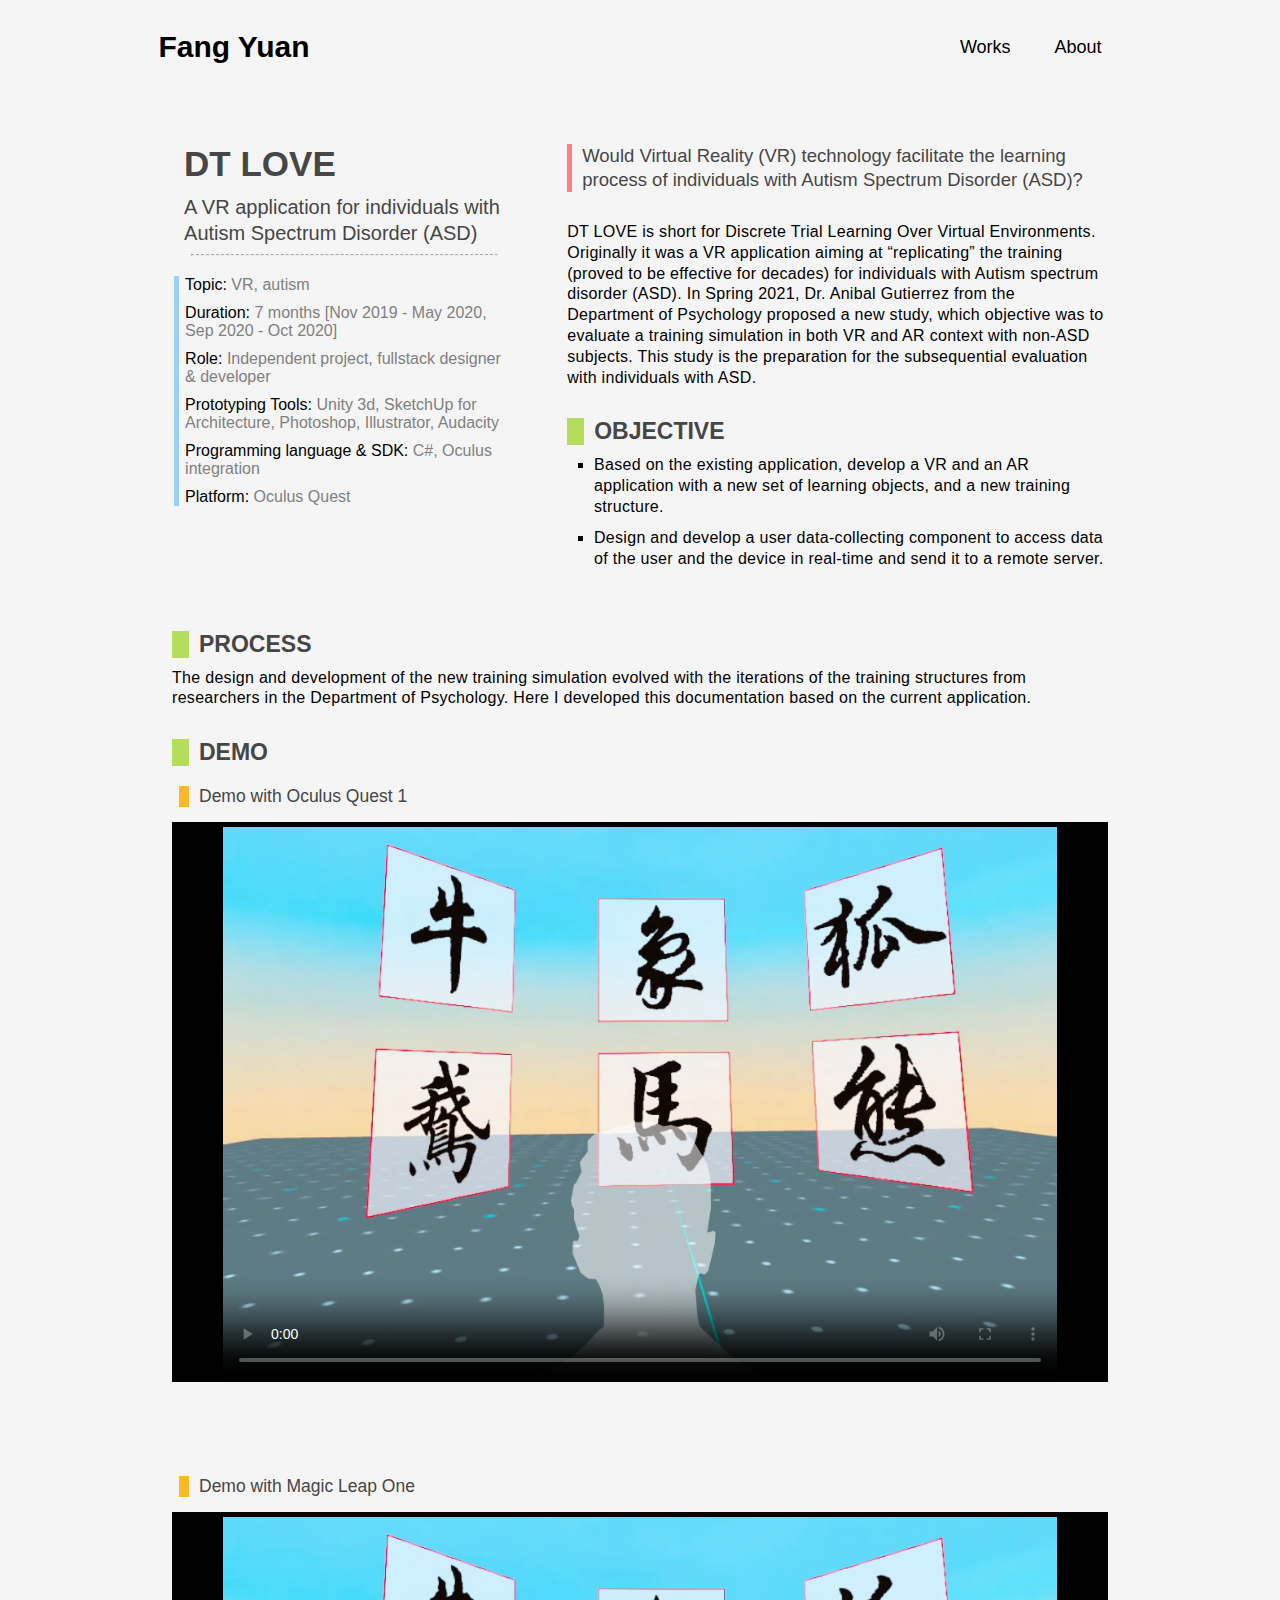
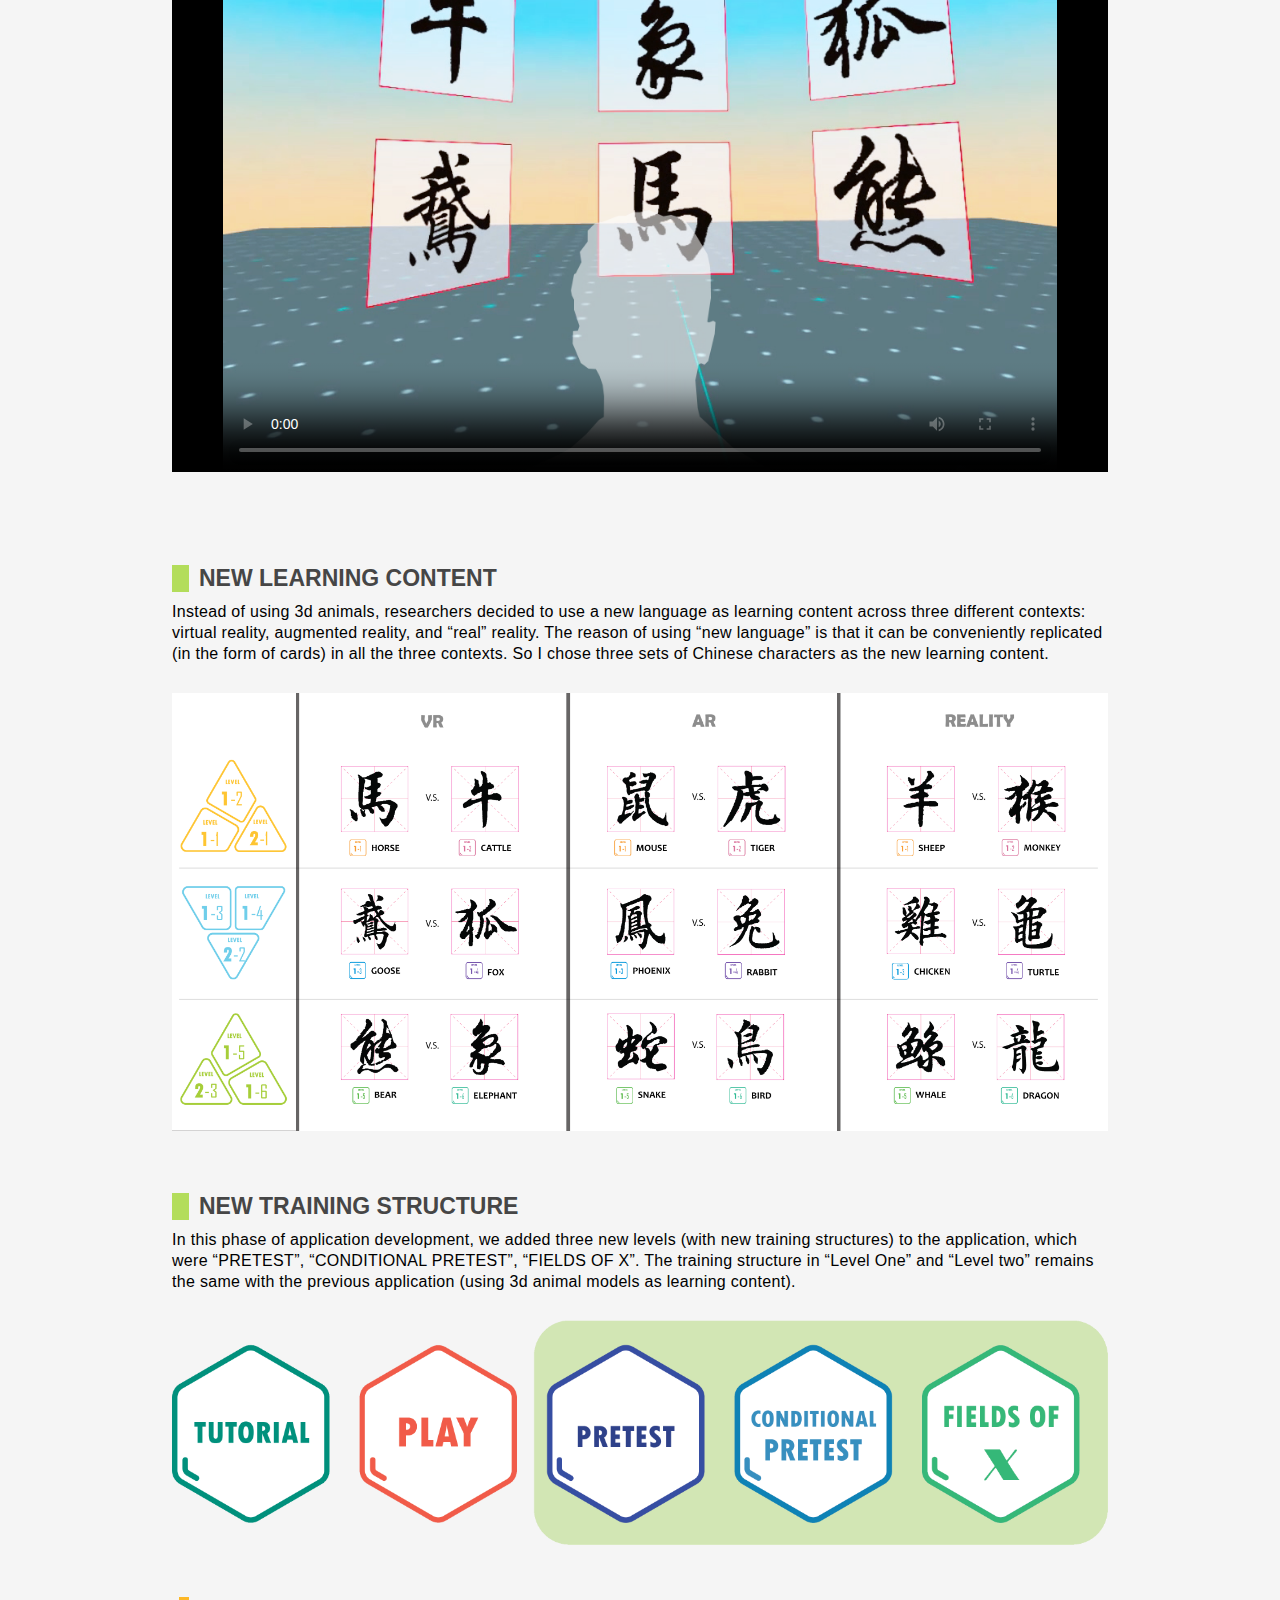
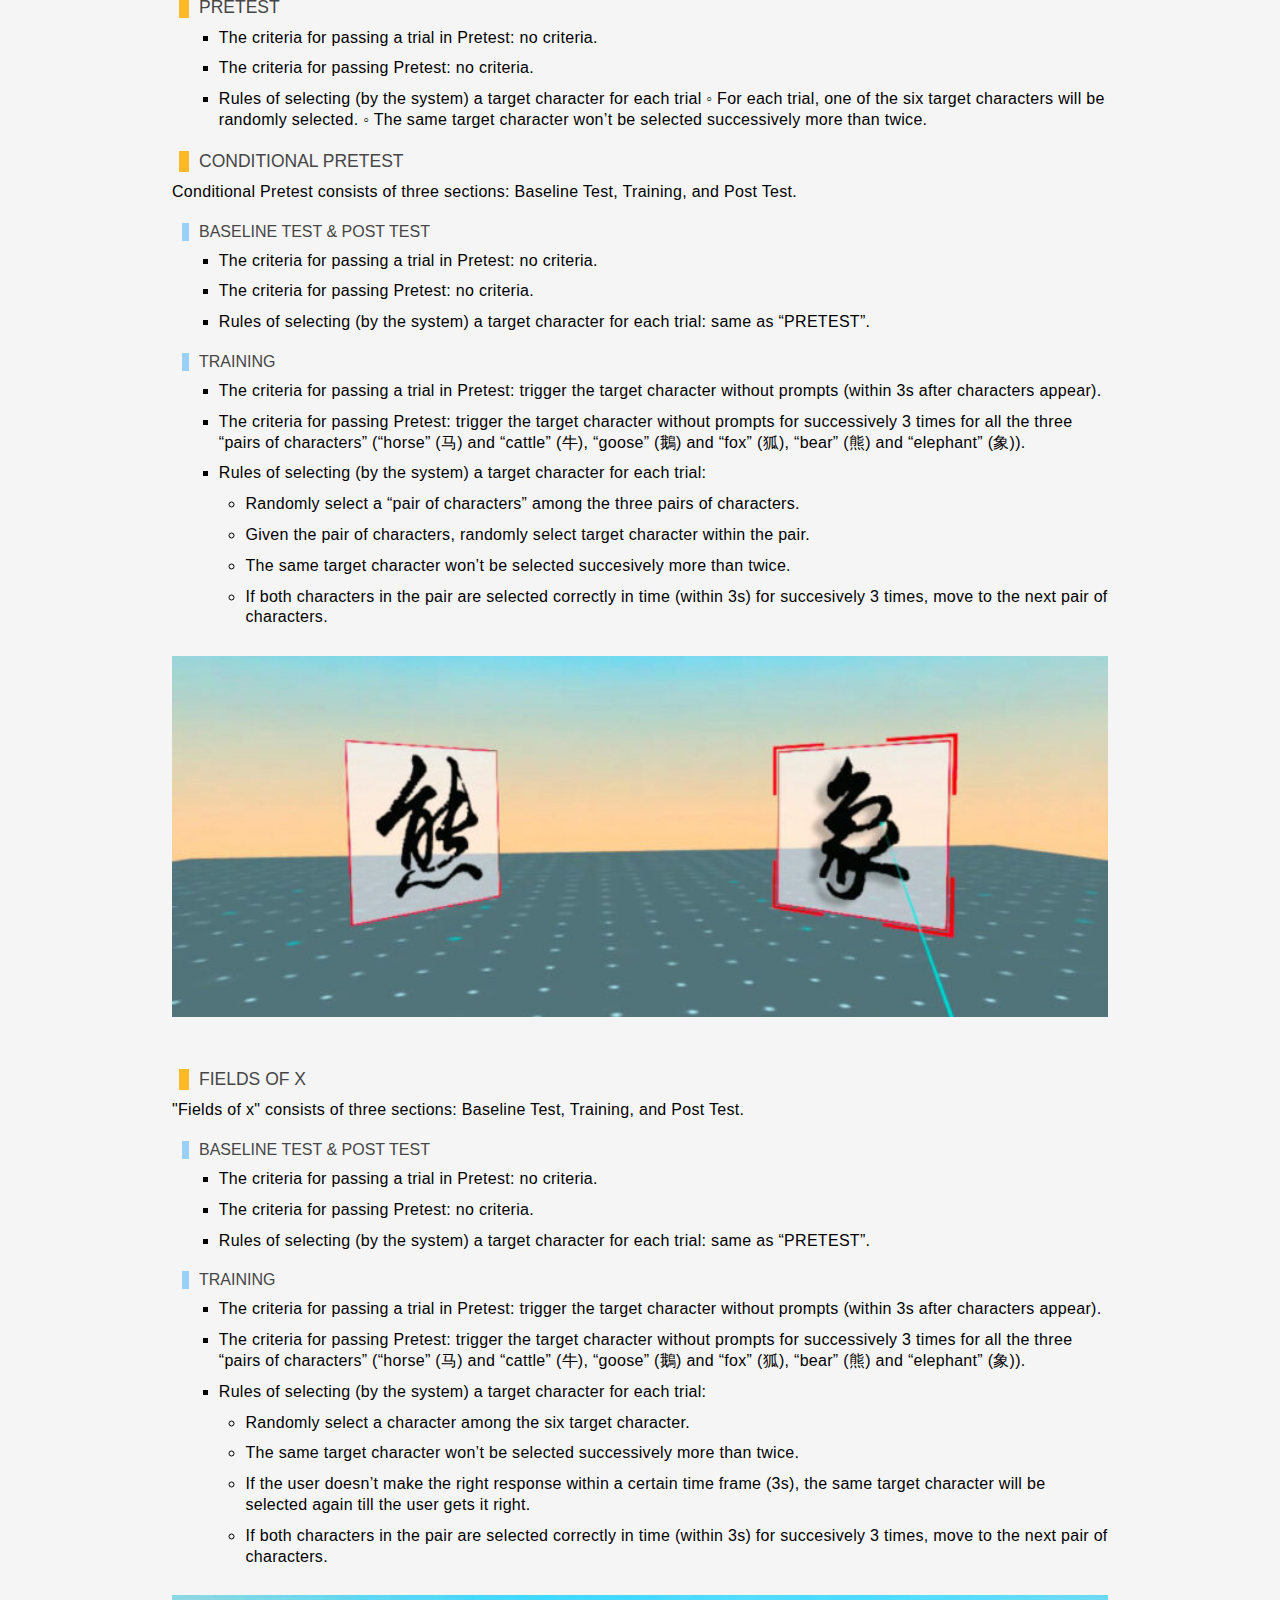
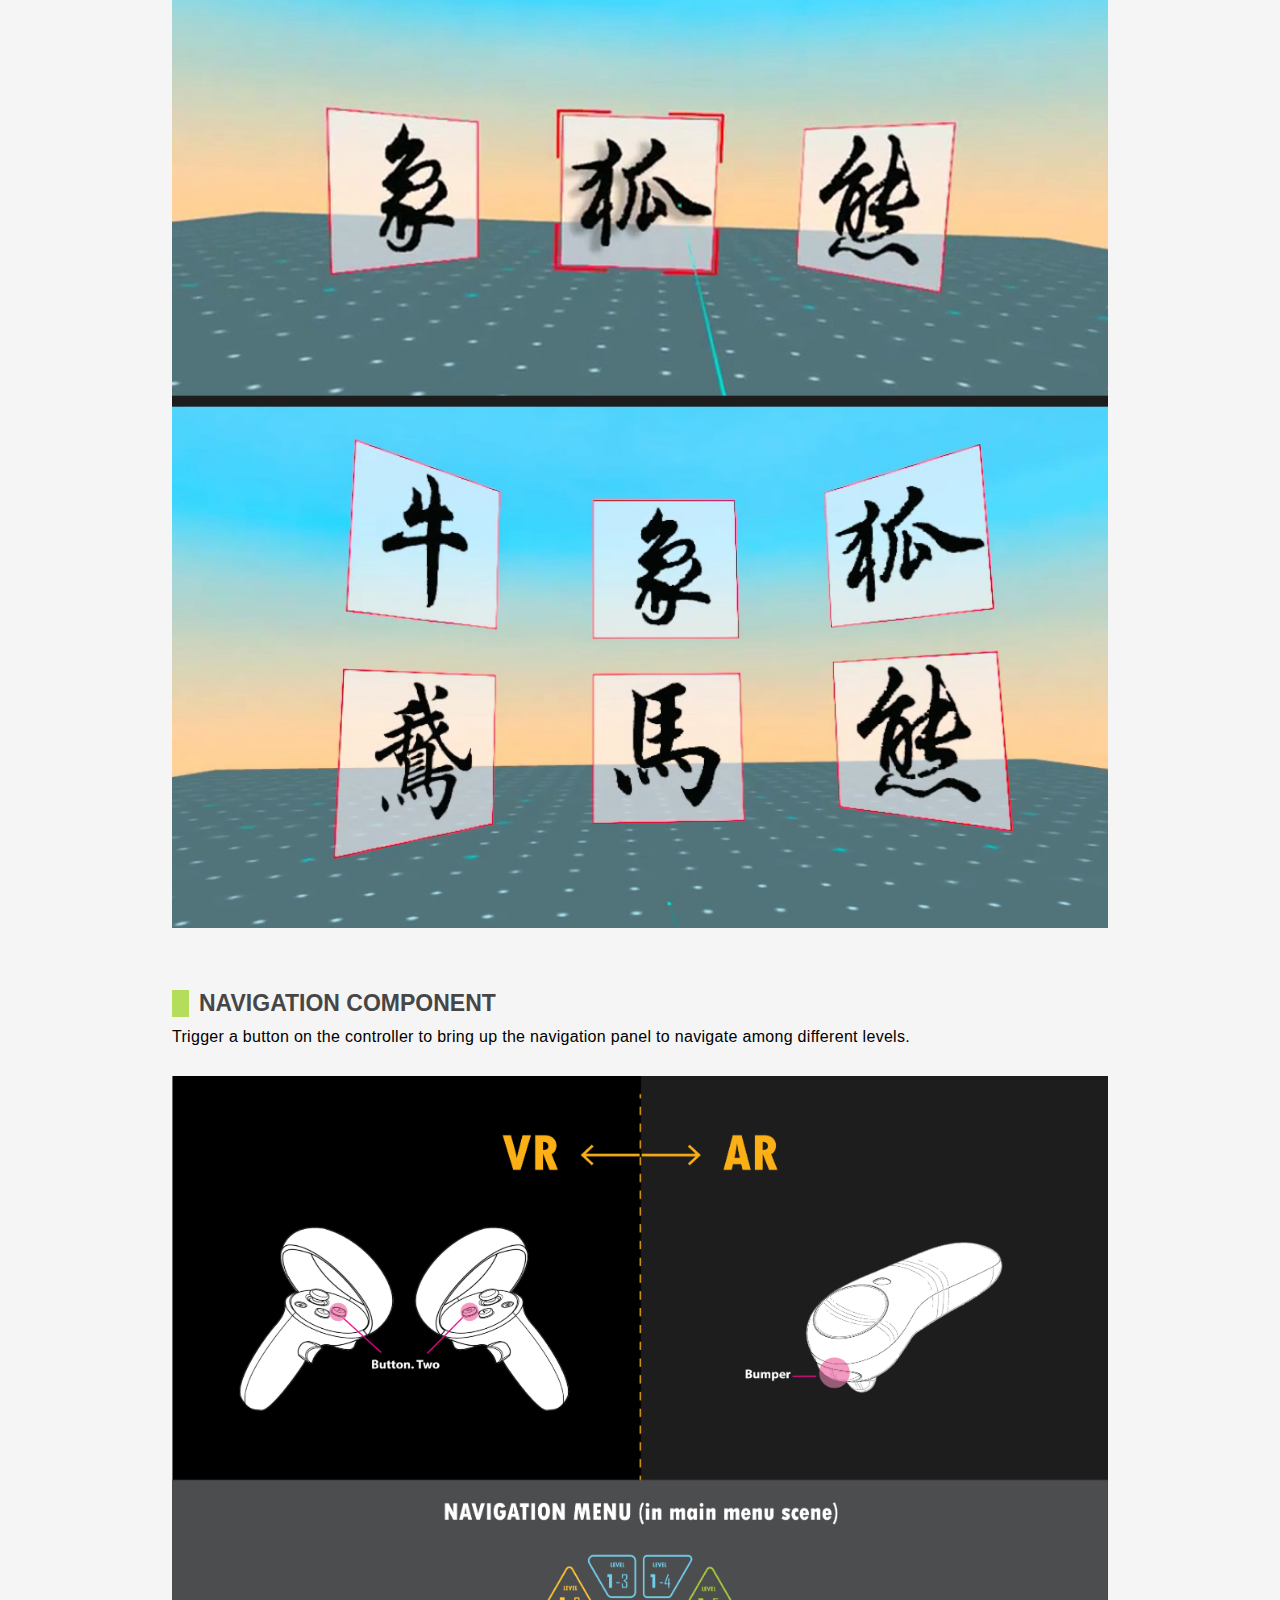
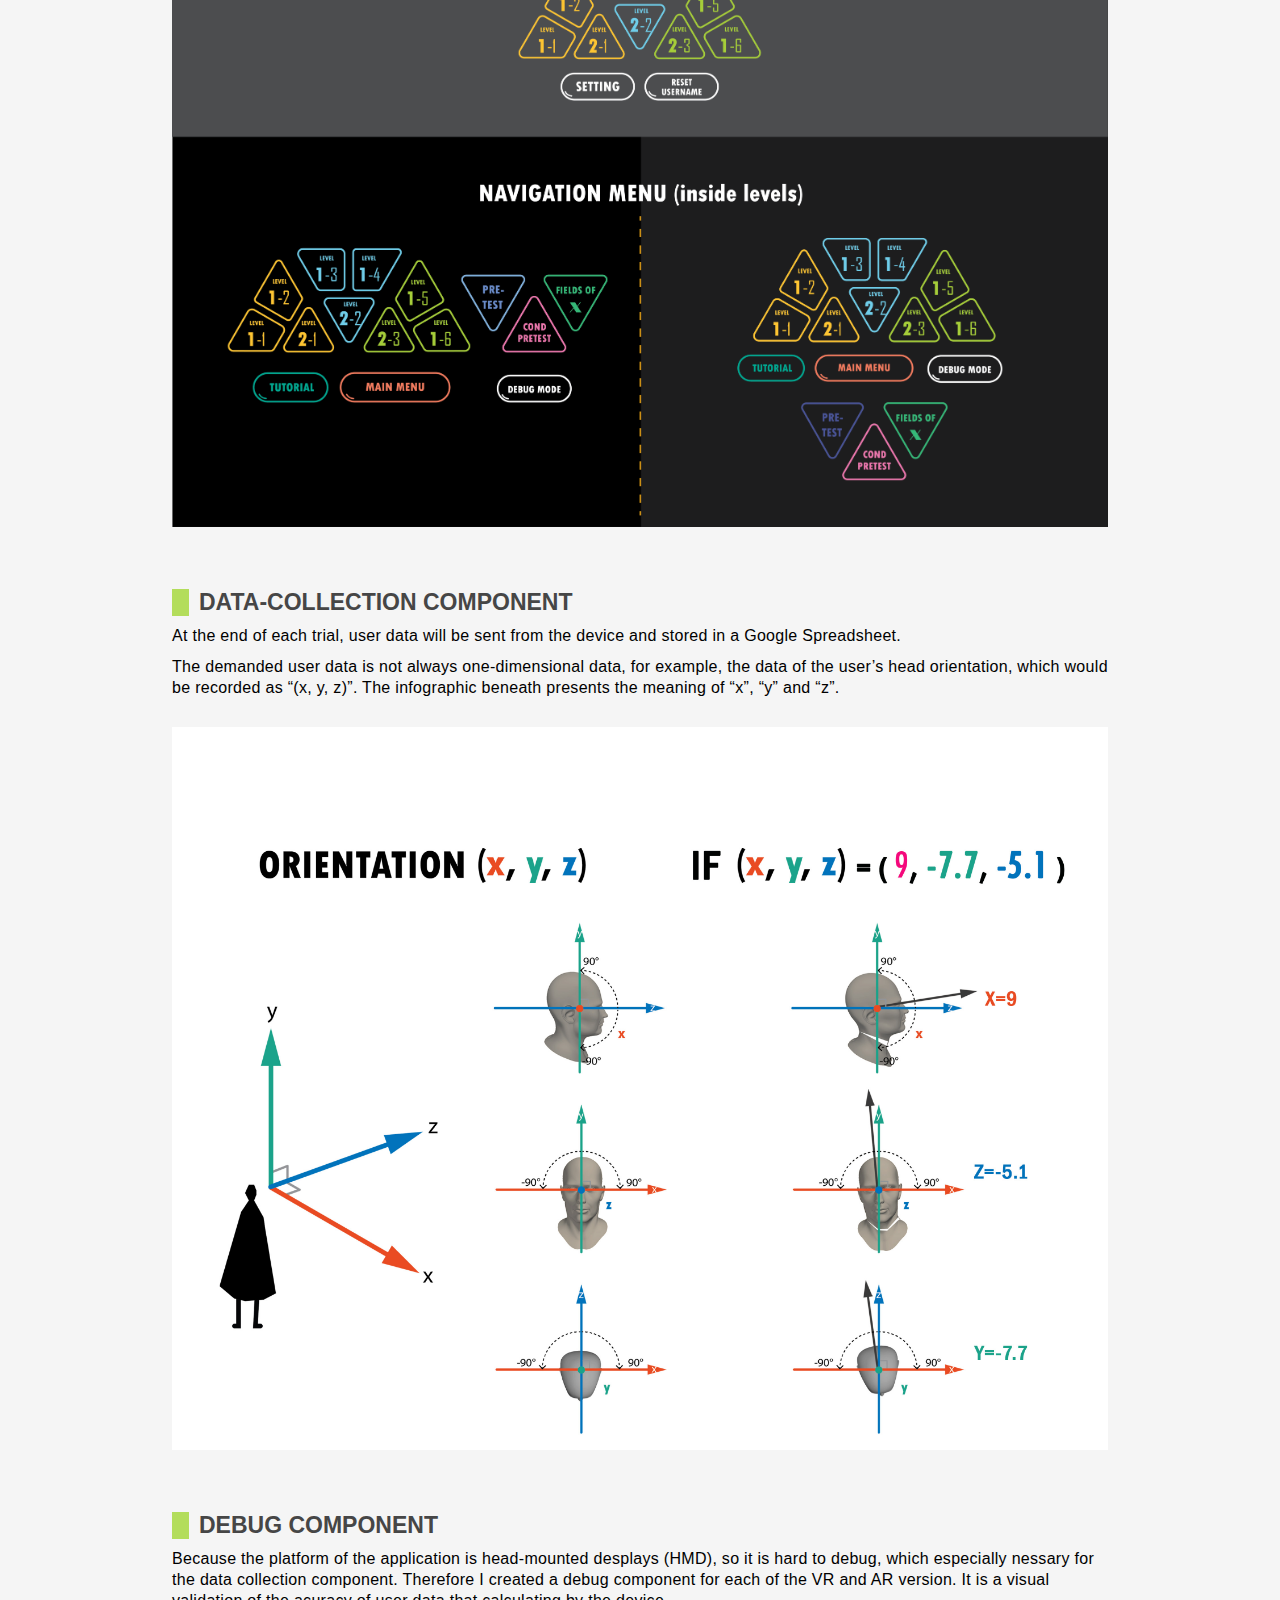
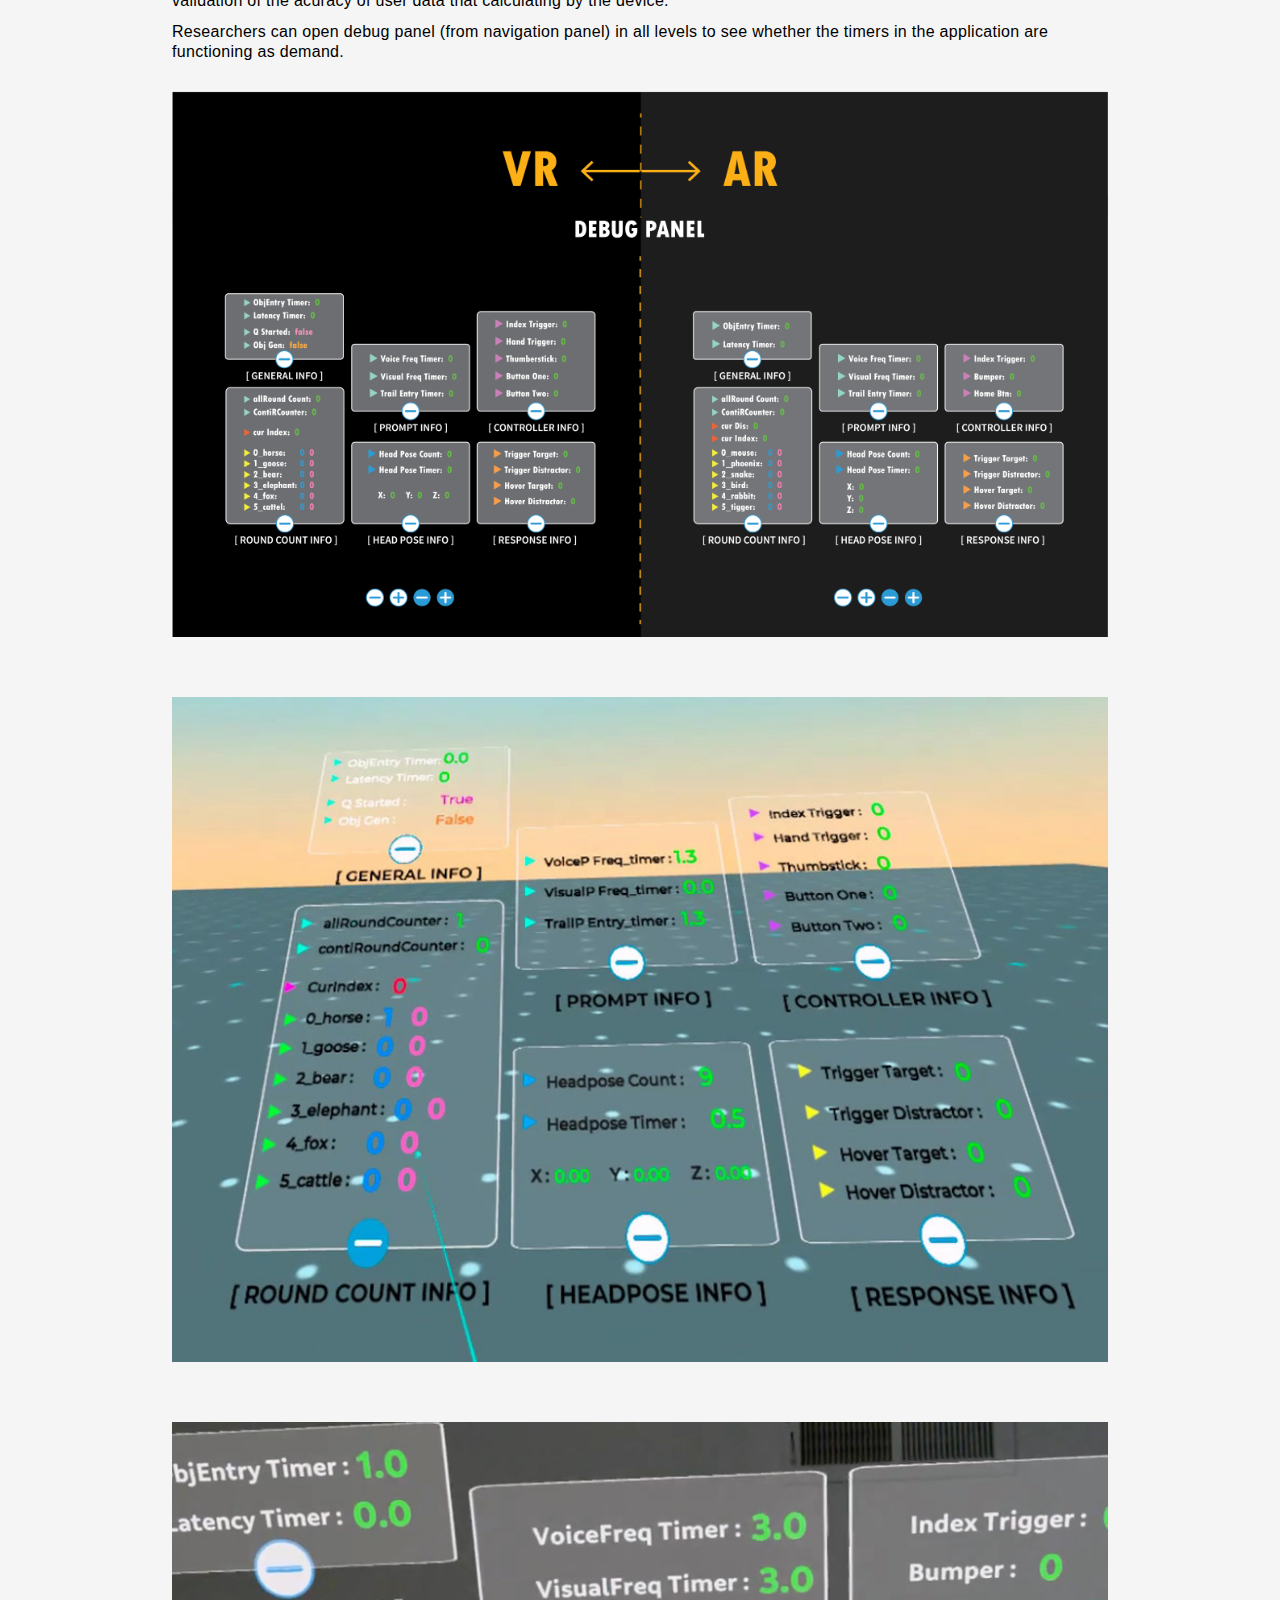
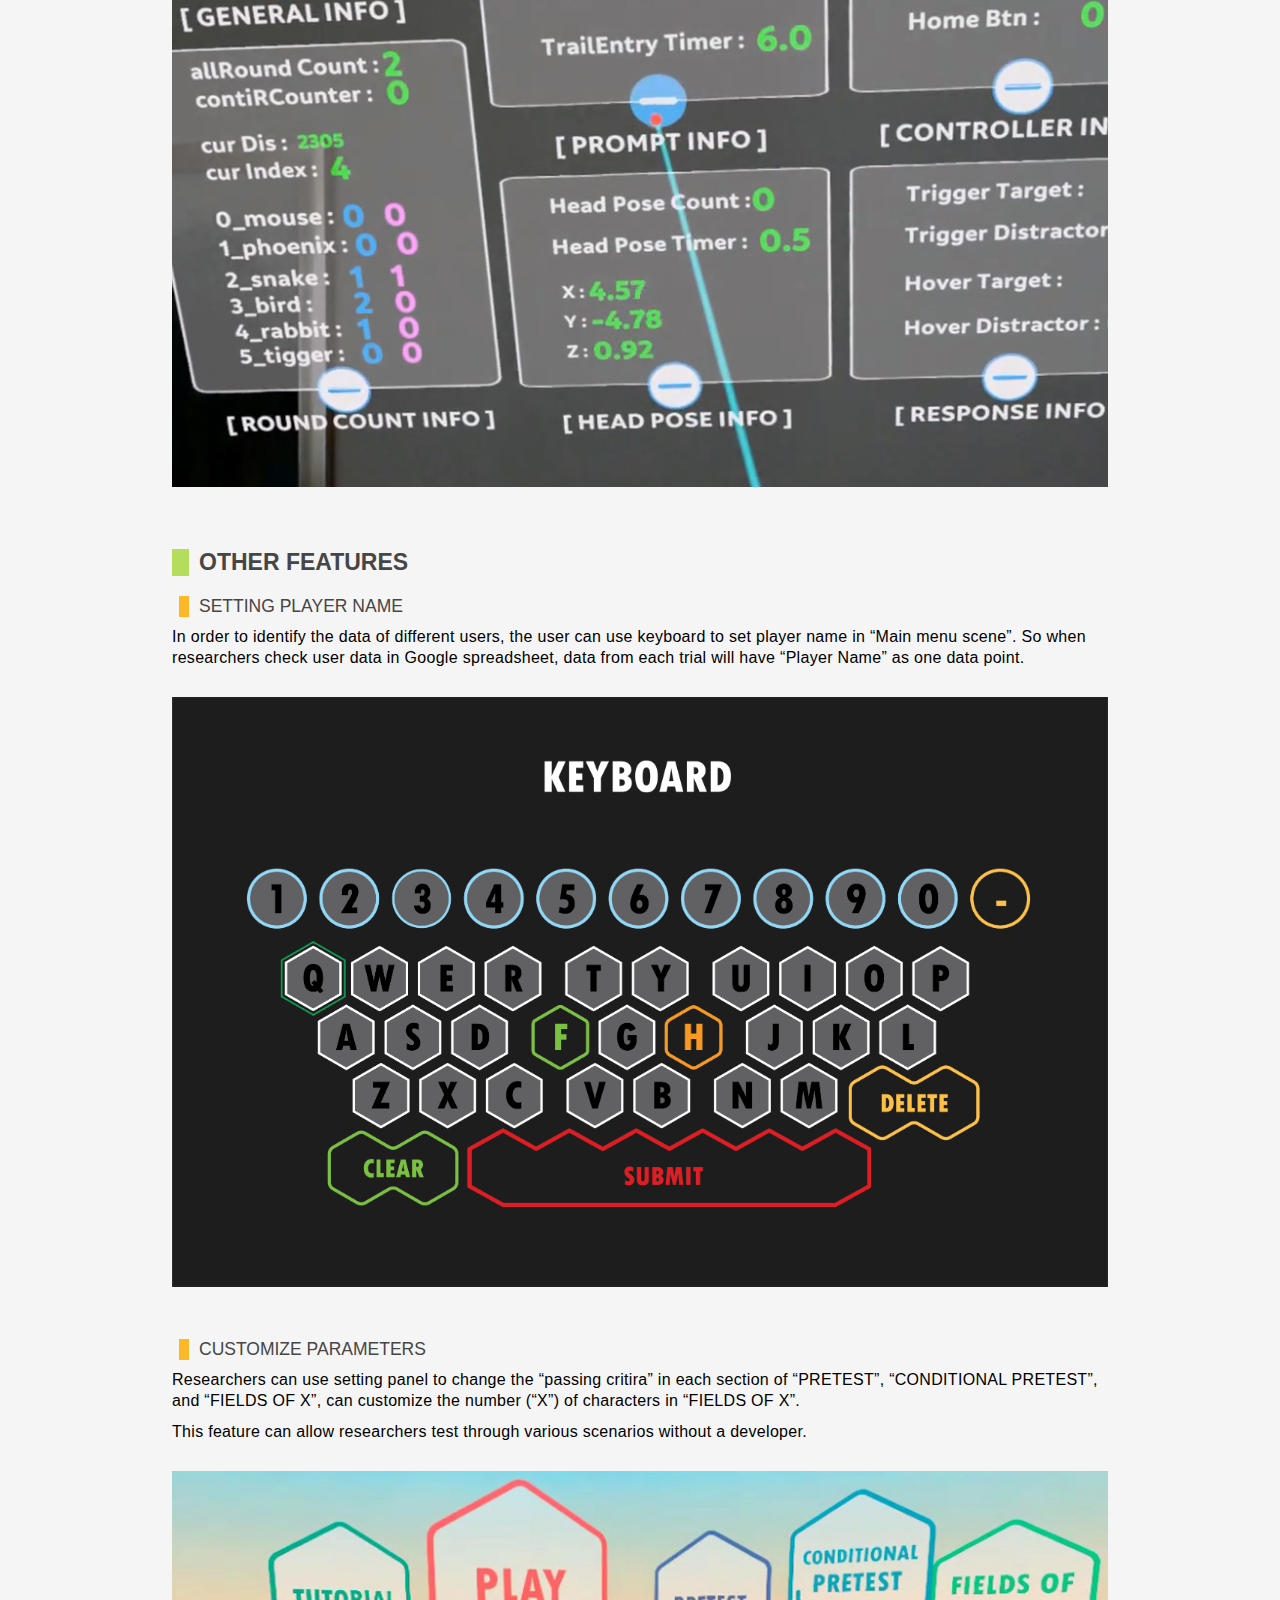
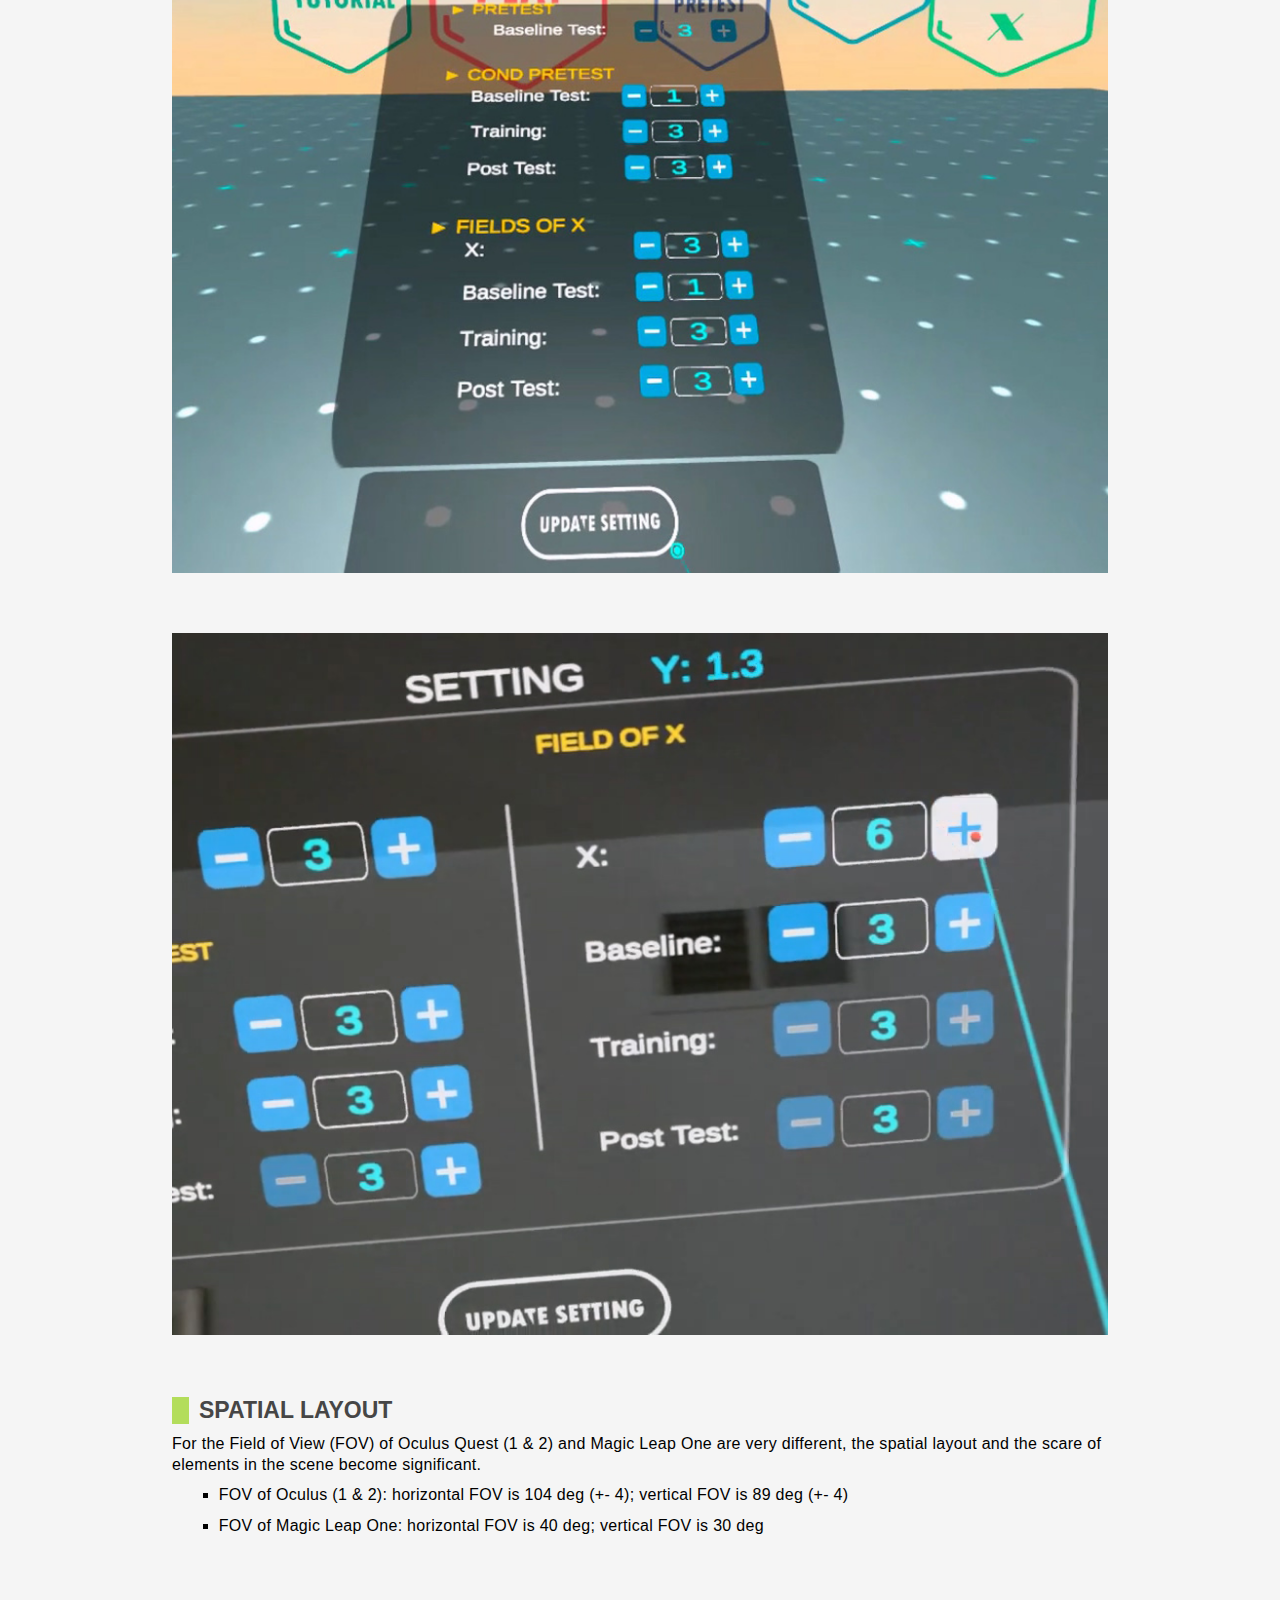
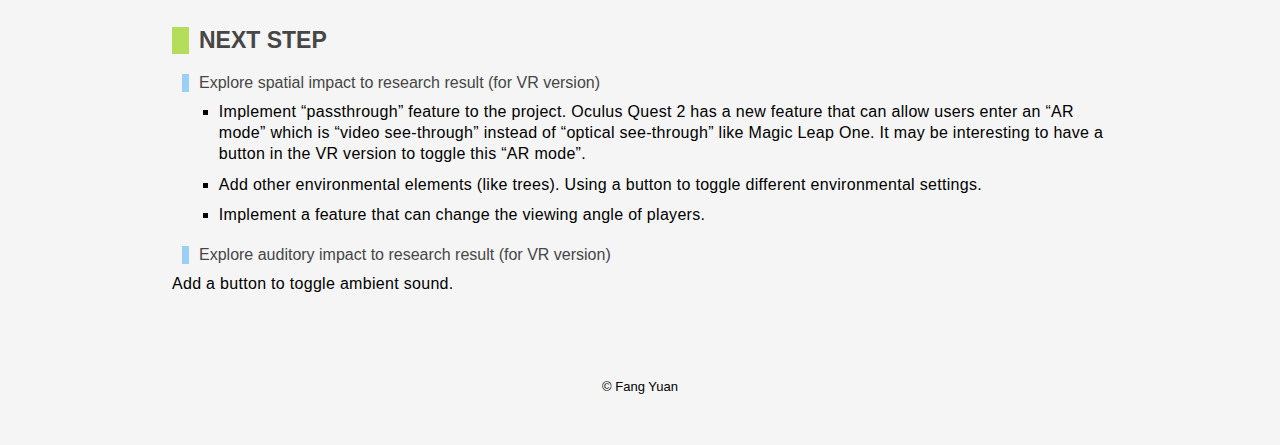
==== 01_dtlove_2/index.html @ 9fce8204 "rearrange css & html" ====
<!DOCTYPE html>
<html lang="en">
  <head>
    <meta charset="UTF-8" />
    <meta name="viewport" content="width=device-width, initial-scale=1.0" />
    <link rel="stylesheet" href="../main.css" />
    <link rel="stylesheet" href="../style.css" />
    <link rel="icon" type="image/x-icon" href="../favicon.ico" />
    <title>Fang Yuan</title>
  </head>
  <body>
    <main>
      <!-- navigation -->
      <div class="header-bar container">
        <div class="header-bar item left">
          <a href="/">Fang Yuan</a>
        </div>
        <div class="header-bar item right">
          <ul class="menu align-right">
            <li><a href="/">Works</a></li>
            <li><a href="/00_about/">About</a></li>
          </ul>
        </div>
      </div>

      <!-- works -->
      <div class="all-content container">
        <div class="grid-container">
          <div class="title grid">
            <p class="primary-title">DT LOVE</p>
            <p class="sub-title">
              A VR application for individuals with Autism Spectrum Disorder
              (ASD)
            </p>
            <hr />
            <ul class="short-intro">
              <li class="intro-type">
                Topic:
                <p class="intro-type-detail">VR, autism</p>
              </li>
              <li class="intro-type">
                Duration:
                <p class="intro-type-detail">
                  7 months [Nov 2019 - May 2020, Sep 2020 - Oct 2020]
                </p>
              </li>
              <li class="intro-type">
                Role:
                <p class="intro-type-detail">
                  Independent project, fullstack designer & developer
                </p>
              </li>
              <li class="intro-type">
                Prototyping Tools:
                <p class="intro-type-detail">
                  Unity 3d, SketchUp for Architecture, Photoshop, Illustrator,
                  Audacity
                </p>
              </li>
              <li class="intro-type">
                Programming language & SDK:
                <p class="intro-type-detail">C#, Oculus integration</p>
              </li>
              <li class="intro-type">
                Platform:
                <p class="intro-type-detail">Oculus Quest</p>
              </li>
            </ul>
          </div>
          <div class="long-intro grid">
            <p class="text red-left-border">
              Would Virtual Reality (VR) technology facilitate the learning
              process of individuals with Autism Spectrum Disorder (ASD)?
            </p>
            <p class="text no-border">
              DT LOVE is short for Discrete Trial Learning Over Virtual
              Environments. Originally it was a VR application aiming at
              “replicating” the training (proved to be effective for decades)
              for individuals with Autism spectrum disorder (ASD). In Spring
              2021, Dr. Anibal Gutierrez from the Department of Psychology
              proposed a new study, which objective was to evaluate a training
              simulation in both VR and AR context with non-ASD subjects. This
              study is the preparation for the subsequential evaluation with
              individuals with ASD.
            </p>
            <div class="objective section">
              <p class="text green-left-border">OBJECTIVE</p>
              <ul class="section-list objective-list">
                <li>
                  <p class="text no-border">
                    Based on the existing application, develop a VR and an AR
                    application with a new set of learning objects, and a new
                    training structure.
                  </p>
                </li>
                <li>
                  <p class="text no-border">
                    Design and develop a user data-collecting component to
                    access data of the user and the device in real-time and send
                    it to a remote server.
                  </p>
                </li>
              </ul>
            </div>
          </div>
          <div class="main-content grid">
            <div class="process section">
              <p class="text green-left-border">PROCESS</p>
              <p class="text no-border">
                The design and development of the new training simulation
                evolved with the iterations of the training structures from
                researchers in the Department of Psychology. Here I developed
                this documentation based on the current application.
              </p>
            </div>
            <div class="demo section">
              <p class="text green-left-border">DEMO</p>
              <p class="text orange-left-border">Demo with Oculus Quest 1</p>
              <div class="video-container">
                <video poster="assets/00_dtlove_2.png" controls>
                  <source
                    src="assets/Demo with Oculus Quest 1.mp4"
                    type="video/mp4"
                  />
                </video>
              </div>
              <p class="text orange-left-border">Demo with Magic Leap One</p>
              <div class="video-container">
                <video poster="assets/00_dtlove_2.png" controls>
                  <source
                    src="assets/Demo with Magic Leap One.mp4"
                    type="video/mp4"
                  />
                </video>
              </div>
            </div>
            <div class="new-learning-content section">
              <p class="text green-left-border">NEW LEARNING CONTENT</p>
              <p class="text no-border">
                Instead of using 3d animals, researchers decided to use a new
                language as learning content across three different contexts:
                virtual reality, augmented reality, and “real” reality. The
                reason of using “new language” is that it can be conveniently
                replicated (in the form of cards) in all the three contexts. So
                I chose three sets of Chinese characters as the new learning
                content.
              </p>
              <img
                class="docImage"
                src="assets/05_diagram of targets_latest.png"
                alt=""
              />
            </div>
            <div class="new-training-structure section">
              <p class="text green-left-border">NEW TRAINING STRUCTURE</p>
              <p class="text no-border">
                In this phase of application development, we added three new
                levels (with new training structures) to the application, which
                were “PRETEST”, “CONDITIONAL PRETEST”, “FIELDS OF X”. The
                training structure in “Level One” and “Level two” remains the
                same with the previous application (using 3d animal models as
                learning content).
              </p>
              <img
                class="docImage"
                src="assets/06_new training structure.png"
                alt=""
              />
              <p class="text orange-left-border">PRETEST</p>
              <ul class="section-list">
                <li>
                  <p class="text no-border">
                    The criteria for passing a trial in Pretest: no criteria.
                  </p>
                </li>
                <li>
                  <p class="text no-border">
                    The criteria for passing Pretest: no criteria.
                  </p>
                </li>
                <li>
                  <p class="text no-border">
                    Rules of selecting (by the system) a target character for
                    each trial ◦ For each trial, one of the six target
                    characters will be randomly selected. ◦ The same target
                    character won’t be selected successively more than twice.
                  </p>
                </li>
              </ul>
              <p class="text orange-left-border">CONDITIONAL PRETEST</p>
              <p class="text no-border">
                Conditional Pretest consists of three sections: Baseline Test,
                Training, and Post Test.
              </p>
              <p class="text blue-left-border">BASELINE TEST & POST TEST</p>
              <ul class="section-list">
                <li>
                  <p class="text no-border">
                    The criteria for passing a trial in Pretest: no criteria.
                  </p>
                </li>
                <li>
                  <p class="text no-border">
                    The criteria for passing Pretest: no criteria.
                  </p>
                </li>
                <li>
                  <p class="text no-border">
                    Rules of selecting (by the system) a target character for
                    each trial: same as “PRETEST”.
                  </p>
                </li>
              </ul>
              <p class="text blue-left-border">TRAINING</p>
              <ul class="section-list">
                <li>
                  <p class="text no-border">
                    The criteria for passing a trial in Pretest: trigger the
                    target character without prompts (within 3s after characters
                    appear).
                  </p>
                </li>
                <li>
                  <p class="text no-border">
                    The criteria for passing Pretest: trigger the target
                    character without prompts for successively 3 times for all
                    the three “pairs of characters” (“horse” (马) and “cattle”
                    (牛), “goose” (鵝) and “fox” (狐), “bear” (熊) and
                    “elephant” (象)).
                  </p>
                </li>
                <li>
                  <p class="text no-border">
                    Rules of selecting (by the system) a target character for
                    each trial:
                  </p>
                  <ul class="second section-list">
                    <li>
                      <p class="text no-border">
                        Randomly select a “pair of characters” among the three
                        pairs of characters.
                      </p>
                    </li>
                    <li>
                      <p class="text no-border">
                        Given the pair of characters, randomly select target
                        character within the pair.
                      </p>
                    </li>
                    <li>
                      <p class="text no-border">
                        The same target character won’t be selected succesively
                        more than twice.
                      </p>
                    </li>
                    <li>
                      <p class="text no-border">
                        If both characters in the pair are selected correctly in
                        time (within 3s) for succesively 3 times, move to the
                        next pair of characters.
                      </p>
                    </li>
                  </ul>
                </li>
              </ul>
              <img
                class="docImage"
                src="assets/06_pretest-conditional test_example.jpg"
              />
              <p class="text orange-left-border">FIELDS OF X</p>
              <p class="text no-border">
                "Fields of x" consists of three sections: Baseline Test,
                Training, and Post Test.
              </p>
              <p class="text blue-left-border">BASELINE TEST & POST TEST</p>
              <ul class="section-list">
                <li>
                  <p class="text no-border">
                    The criteria for passing a trial in Pretest: no criteria.
                  </p>
                </li>
                <li>
                  <p class="text no-border">
                    The criteria for passing Pretest: no criteria.
                  </p>
                </li>
                <li>
                  <p class="text no-border">
                    Rules of selecting (by the system) a target character for
                    each trial: same as “PRETEST”.
                  </p>
                </li>
              </ul>
              <p class="text blue-left-border">TRAINING</p>
              <ul class="section-list">
                <li>
                  <p class="text no-border">
                    The criteria for passing a trial in Pretest: trigger the
                    target character without prompts (within 3s after characters
                    appear).
                  </p>
                </li>
                <li>
                  <p class="text no-border">
                    The criteria for passing Pretest: trigger the target
                    character without prompts for successively 3 times for all
                    the three “pairs of characters” (“horse” (马) and “cattle”
                    (牛), “goose” (鵝) and “fox” (狐), “bear” (熊) and
                    “elephant” (象)).
                  </p>
                </li>
                <li>
                  <p class="text no-border">
                    Rules of selecting (by the system) a target character for
                    each trial:
                  </p>
                  <ul class="second section-list">
                    <li>
                      <p class="text no-border">
                        Randomly select a character among the six target
                        character.
                      </p>
                    </li>
                    <li>
                      <p class="text no-border">
                        The same target character won’t be selected successively
                        more than twice.
                      </p>
                    </li>
                    <li>
                      <p class="text no-border">
                        If the user doesn’t make the right response within a
                        certain time frame (3s), the same target character will
                        be selected again till the user gets it right.
                      </p>
                    </li>
                    <li>
                      <p class="text no-border">
                        If both characters in the pair are selected correctly in
                        time (within 3s) for succesively 3 times, move to the
                        next pair of characters.
                      </p>
                    </li>
                  </ul>
                </li>
              </ul>
              <img class="docImage" src="assets/06_field of x_example.png" />
            </div>
            <div class="nav-component section">
              <p class="text green-left-border">NAVIGATION COMPONENT</p>
              <p class="text no-border">
                Trigger a button on the controller to bring up the navigation
                panel to navigate among different levels.
              </p>
              <img class="docImage" src="assets/07_UI_nav.png" />
            </div>
            <div class="data-collection-component section">
              <p class="text green-left-border">DATA-COLLECTION COMPONENT</p>
              <p class="text no-border">
                At the end of each trial, user data will be sent from the device
                and stored in a Google Spreadsheet.
              </p>
              <p class="text no-border">
                The demanded user data is not always one-dimensional data, for
                example, the data of the user’s head orientation, which would be
                recorded as “(x, y, z)”. The infographic beneath presents the
                meaning of “x”, “y” and “z”.
              </p>
              <img
                class="docImage"
                src="assets/08_headposeInfo Interpretation diagram.jpg"
              />
            </div>
            <div class="debug-component section">
              <p class="text green-left-border">DEBUG COMPONENT</p>
              <p class="text no-border">
                Because the platform of the application is head-mounted desplays
                (HMD), so it is hard to debug, which especially nessary for the
                data collection component. Therefore I created a debug component
                for each of the VR and AR version. It is a visual validation of
                the acuracy of user data that calculating by the device.
              </p>
              <p class="text no-border">
                Researchers can open debug panel (from navigation panel) in all
                levels to see whether the timers in the application are
                functioning as demand.
              </p>
              <img class="docImage" src="assets/09_UI_debug panel.png" />
              <img
                class="docImage"
                src="assets/09_UI_debug panel_vr_example.png"
              />
              <img
                class="docImage"
                src="assets/09_UI_Debug panel_ar_example.png"
              />
            </div>
            <div class="other-features section">
              <p class="text green-left-border">OTHER FEATURES</p>
              <p class="text orange-left-border">SETTING PLAYER NAME</p>
              <p class="text no-border">
                In order to identify the data of different users, the user can
                use keyboard to set player name in “Main menu scene”. So when
                researchers check user data in Google spreadsheet, data from
                each trial will have “Player Name” as one data point.
              </p>
              <img class="docImage" src="assets/10_UI_keyboard.png" />
              <p class="text orange-left-border">CUSTOMIZE PARAMETERS</p>
              <p class="text no-border">
                Researchers can use setting panel to change the “passing
                critira” in each section of “PRETEST”, “CONDITIONAL PRETEST”,
                and “FIELDS OF X”, can customize the number (“X”) of characters
                in “FIELDS OF X”.
              </p>
              <p class="text no-border">
                This feature can allow researchers test through various
                scenarios without a developer.
              </p>
              <img
                class="docImage"
                src="assets/10_UI_setting panel_vr_example.png"
              />
              <img
                class="docImage"
                src="assets/10_UI_setting panel_ar_example.png"
              />
            </div>
            <div class="spatial-layout section">
              <p class="text green-left-border">SPATIAL LAYOUT</p>
              <p class="text no-border">
                For the Field of View (FOV) of Oculus Quest (1 & 2) and Magic
                Leap One are very different, the spatial layout and the scare of
                elements in the scene become significant.
              </p>
              <ul class="section-list">
                <li>
                  <p class="text no-border">
                    FOV of Oculus (1 & 2): horizontal FOV is 104 deg (+- 4);
                    vertical FOV is 89 deg (+- 4)
                  </p>
                </li>
                <li>
                  <p class="text no-border">
                    FOV of Magic Leap One: horizontal FOV is 40 deg; vertical
                    FOV is 30 deg
                  </p>
                </li>
              </ul>
              <img class="docImage" src="assets/11_spatial layout.png" alt="" />
            </div>
            <div class="next-step section">
              <p class="text green-left-border">NEXT STEP</p>
              <p class="text blue-left-border">
                Explore spatial impact to research result (for VR version)
              </p>
              <ul class="section-list">
                <li>
                  <p class="text no-border">
                    Implement “passthrough” feature to the project. Oculus Quest
                    2 has a new feature that can allow users enter an “AR mode”
                    which is “video see-through” instead of “optical
                    see-through” like Magic Leap One. It may be interesting to
                    have a button in the VR version to toggle this “AR mode”.
                  </p>
                </li>
                <li>
                  <p class="text no-border">
                    Add other environmental elements (like trees). Using a
                    button to toggle different environmental settings.
                  </p>
                </li>
                <li>
                  <p class="text no-border">
                    Implement a feature that can change the viewing angle of
                    players.
                  </p>
                </li>
              </ul>
              <p class="text blue-left-border">
                Explore auditory impact to research result (for VR version)
              </p>
              <p class="text no-border">
                Add a button to toggle ambient sound.
              </p>
            </div>
          </div>
        </div>
      </div>

      <!-- copyright -->
      <div class="copyright container">
        <div class="copyright item">
          <a href="/">© Fang Yuan</a>
        </div>
      </div>
    </main>
  </body>
</html>
---- main.css ----
/* ----layout---- */
* {
  box-sizing: border-box;
}
body {
  margin: 0px;
  padding: 0px;
  background-color: rgb(245, 245, 245);
}
ul {
  padding: 0px;
  margin: 0px;
}
.container {
  display: flex;
  flex-direction: row;
  max-width: 65rem;
  margin: 0 auto;
}
.item {
  flex-grow: 1;
}

/* layout_header */
.header-bar.container {
  padding-left: 3%;
  padding-right: 3%;
}
.header-bar {
  width: 100%;
}
.header-bar.item.left {
  padding: 30px 0px 30px 0px;
}
.header-bar.item.right {
  display: flex;
  list-style: none;
  justify-content: end;
  align-items: center;
}
.menu.align-right li {
  display: inline;
  padding: 0 20px 0 20px;
}

/* layout_works */
.works.container {
  display: flex;
  flex-wrap: wrap;
  max-width: 65rem;
}

.works.item {
  width: 50%;
  min-width: 20rem;
  padding: 20px;
  transition: 1 ease-in-out;
}

.works.item img {
  width: 100%;
}
.works.item:hover img {
  transform: scale(1.005);
}

/* layout_copyright */
.copyright.container {
  padding-left: 20px;
  padding-right: 20px;
  text-align: center;
}
.copyright.item {
  padding-top: 30px;
  padding-bottom: 50px;
}

.works-header.wrap {
  padding-left: 20px;
  padding-right: 20px;
  max-width: 75rem;
}

.sticky {
  position: fixed;
  top: 0;
  width: 100%;
}

.sticky + .works.container {
  padding-top: 102px;
}

/* ----style---- */
a {
  color: black;
}

a:hover {
  color: grey;
}
/* style_header */
.header-bar.item.left a {
  font-size: 30px;
  font-weight: 700;
  font-family: "Segoe UI", Tahoma, Geneva, Verdana, sans-serif;
  text-decoration: none;
}

.menu.align-right a {
  font-size: 18px;
  font-family: Arial, Helvetica, sans-serif;
  text-decoration: none;
}

@media (max-width: 800px) {
  .header-bar.container {
    padding-left: 5%;
    padding-right: 5%;
  }
}

/* style_works */
.works.item img {
  box-shadow: 0 4px 8px 0 rgba(0, 0, 0, 0.1), 0 6px 20px 0 rgba(0, 0, 0, 0.09);
  transition: box-shadow 0.3s;
}

.works.item img:hover {
  box-shadow: 0 7px 12px 0 rgba(0, 0, 0, 0.2), 0 10px 24px 0 rgba(0, 0, 0, 0.18);
}

.works.item img {
  border-radius: 3%;
}

.work-title-container {
  padding-left: 5px;
}
.work-title {
  margin-top: 10px;
  margin-bottom: 10px;
  font-family: Verdana, Geneva, Tahoma, sans-serif;
  font-size: 20px;
}
.work-title.small {
  font-size: 13px;
}
.work-subTitle {
  display: inline;
  margin-bottom: 10px;
  font-family: Verdana, Geneva, Tahoma, sans-serif;
  font-size: 12.5px;
  color: rgb(75, 75, 75);
}

.copyright a {
  text-decoration: none;
  font-family: "Segoe UI", Tahoma, Geneva, Verdana, sans-serif;
  font-size: 13px;
}
---- style.css ----
p {
  margin: 0px;
  color: rgb(70, 70, 70);
  font-family: "Gill Sans", "Gill Sans MT", Calibri, "Trebuchet MS", sans-serif;
}
.title.grid ul {
  list-style-type: none;
}
.section-list {
  margin-left: 5%;
  list-style: square;
}
.second.section-list {
  margin-left: 3%;
  list-style: circle;
}

.all-content.container {
  padding-top: 50px;
}
.grid-container {
  display: grid;
  grid-template-columns: 2fr 3fr;
}

.grid {
  padding: 5%;
  padding-top: 0px;
}
.main-content.grid {
  grid-column: span 2;
}
.title.grid {
  padding-left: 13%;
}
.long-intro.grid {
  padding-right: 9%;
}
.primary-title {
  font-family: "Gill Sans", "Gill Sans MT", Calibri, "Trebuchet MS", sans-serif;
  font-size: 35px;
  font-weight: 600;
  padding-left: 10px;
  padding-bottom: 10px;
}
.sub-title {
  padding-left: 10px;
  font-size: 20px;
  font-weight: 400;
  line-height: 130%;
}

hr {
  margin-bottom: 20px;
  width: 90%;
  border-top: 1px dashed rgb(170, 170, 170);
}

.short-intro {
  border-left: 5px solid rgb(154, 208, 245);
}

.short-intro li {
  margin-bottom: 10px;
  margin-left: 6px;
}

.intro-type {
  font-size: 16px;
  font-family: "Gill Sans", "Gill Sans MT", Calibri, "Trebuchet MS", sans-serif;
}
.intro-type-detail {
  display: inline;
  color: gray;
}

.text.no-border {
  margin-top: 10px;
  font-family: "Gill Sans", "Gill Sans MT", Calibri, "Trebuchet MS", sans-serif;
  font-weight: 300;
  font-size: 16px;
  letter-spacing: 0.3px;
  line-height: 130%;
  color: black;
}

.text.green-left-border {
  margin-top: 30px;
  padding-left: 10px;
  border-left: 17px solid rgb(179, 221, 91);
  font-size: 23px;
  font-weight: 600;
}
.text.red-left-border {
  margin-bottom: 30px;
  padding-left: 10px;
  border-left: 5px solid rgb(255, 130, 130);
  font-size: 18.5px;
  font-weight: 500;
  line-height: 130%;
}
.text.orange-left-border {
  margin-top: 20px;
  margin-left: 7px;
  padding-left: 10px;
  border-left: 10px solid rgb(253, 184, 39);
  font-size: 17.5px;
  font-weight: 500;
}
.text.blue-left-border {
  margin-left: 10px;
  margin-top: 20px;
  padding-left: 10px;
  border-left: 7px solid rgb(154, 208, 245);
  font-size: 16px;
  font-weight: 500;
}

video {
  height: 100%;
}

.video-container {
  margin-top: 15px;
  margin-bottom: 10%;
  padding-top: 0.5%;
  width: 100%;
  height: 35rem;
  background-color: black;
  text-align: center;
  overflow: hidden;
}
.video-container:hover {
  cursor: pointer;
}

.docImage {
  margin-top: 3%;
  margin-bottom: 3%;
  width: 100%;
}

@media (max-width: 950px) {
  .header-bar.container {
    padding-left: 5%;
    padding-right: 5%;
  }
  .grid {
    padding: 5%;
  }
  .title.grid {
    padding: 5%;
  }
  .long-intro.grid {
    padding: 5%;
  }
  .video-container {
    width: 100%;
    height: 30rem;
    overflow: hidden;
  }
}

@media (max-width: 800px) {
  .header-bar.container {
    padding-left: 2%;
    padding-right: 2%;
  }
  .grid {
    padding: 3%;
  }
  .title.grid {
    padding: 3%;
  }
  .long-intro.grid {
    padding: 3%;
  }
  .grid-container {
    grid-template-columns: repeat(auto-fill, 100%);
  }
  .main-content.grid {
    grid-column: span 1;
  }

  .section-list {
    margin-left: 6.5%;
    list-style: square;
  }
  .second.section-list {
    margin-left: 3%;
    list-style: circle;
  }
  .text.text.no-border {
    padding-left: 1%;
    padding-right: 1%;
  }
}

/* video style */
@media (max-width: 800px) {
  .video-container {
    width: 100%;
    height: 25rem;
    overflow: hidden;
  }
}
@media (max-width: 650px) {
  .video-container {
    width: 100%;
    height: 20rem;
    overflow: hidden;
  }
}
@media (max-width: 500px) {
  .video-container {
    width: 100%;
    height: 15rem;
    overflow: hidden;
  }
}
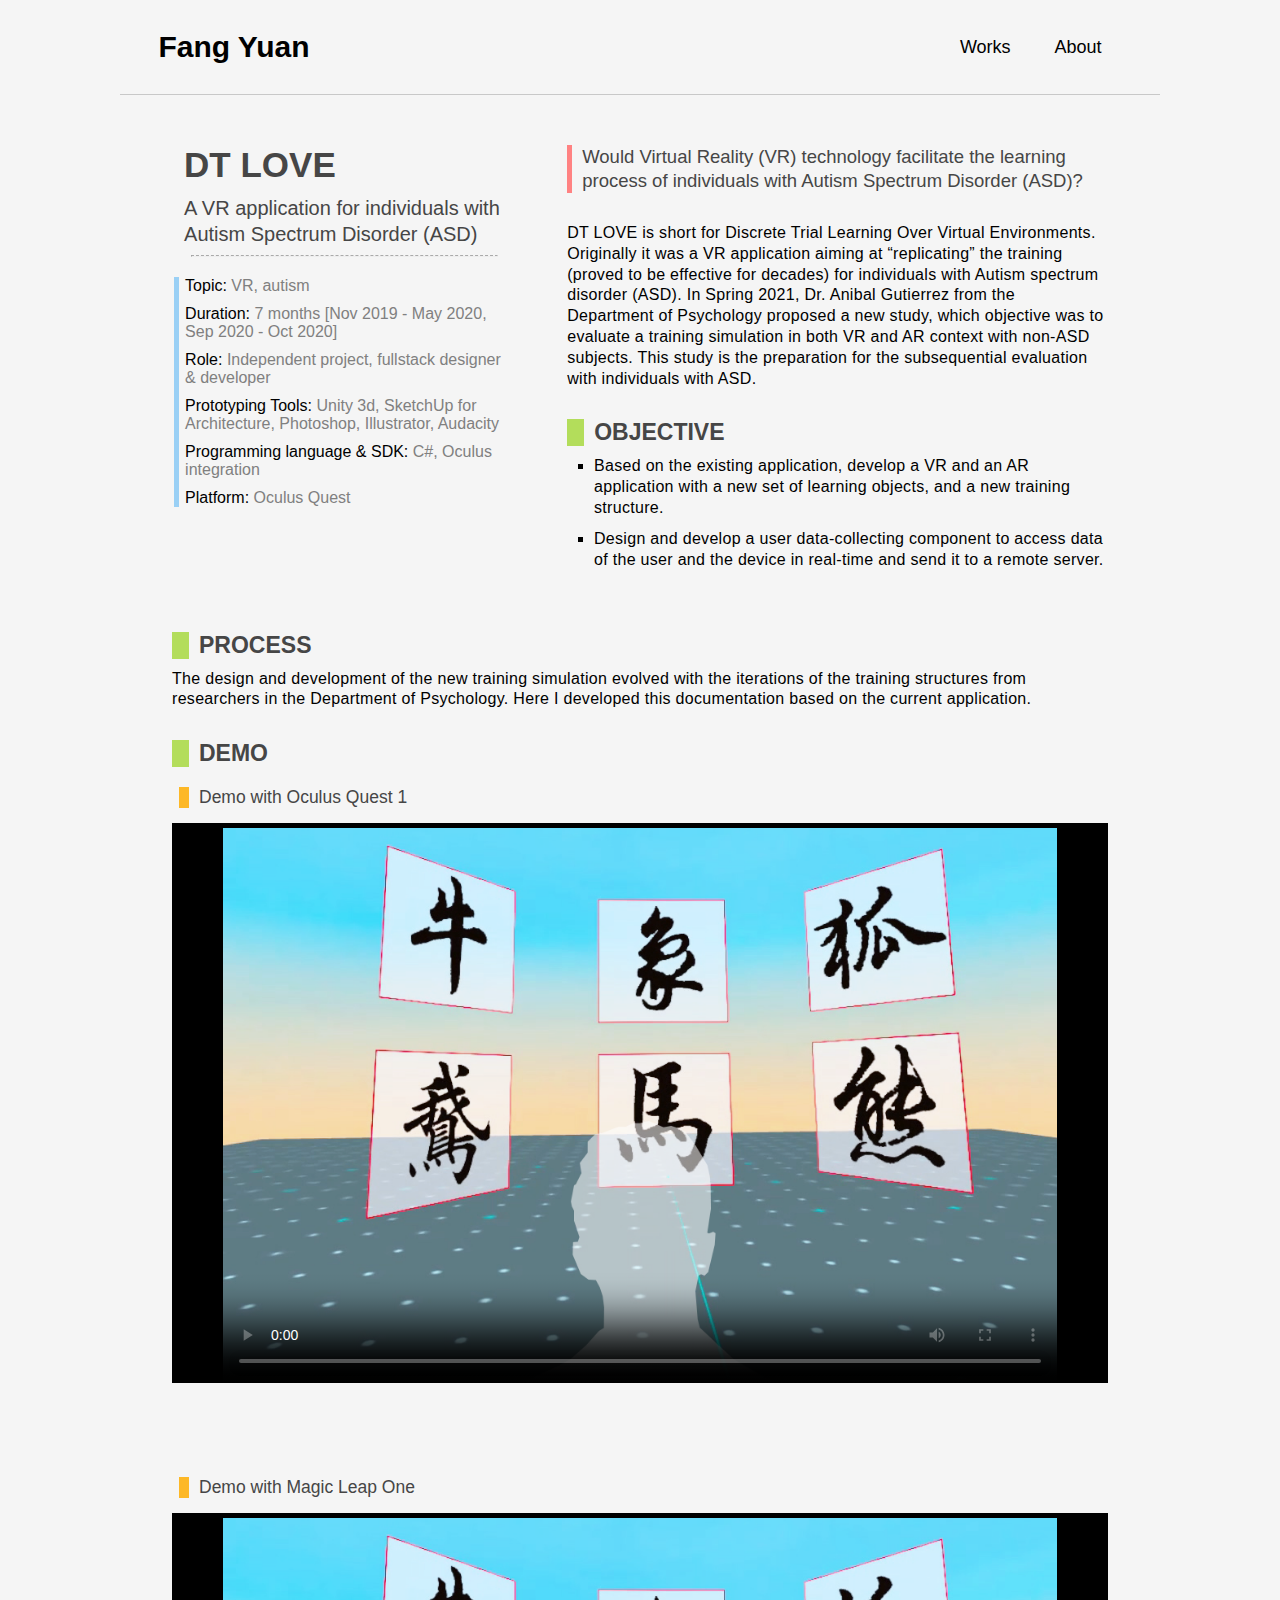
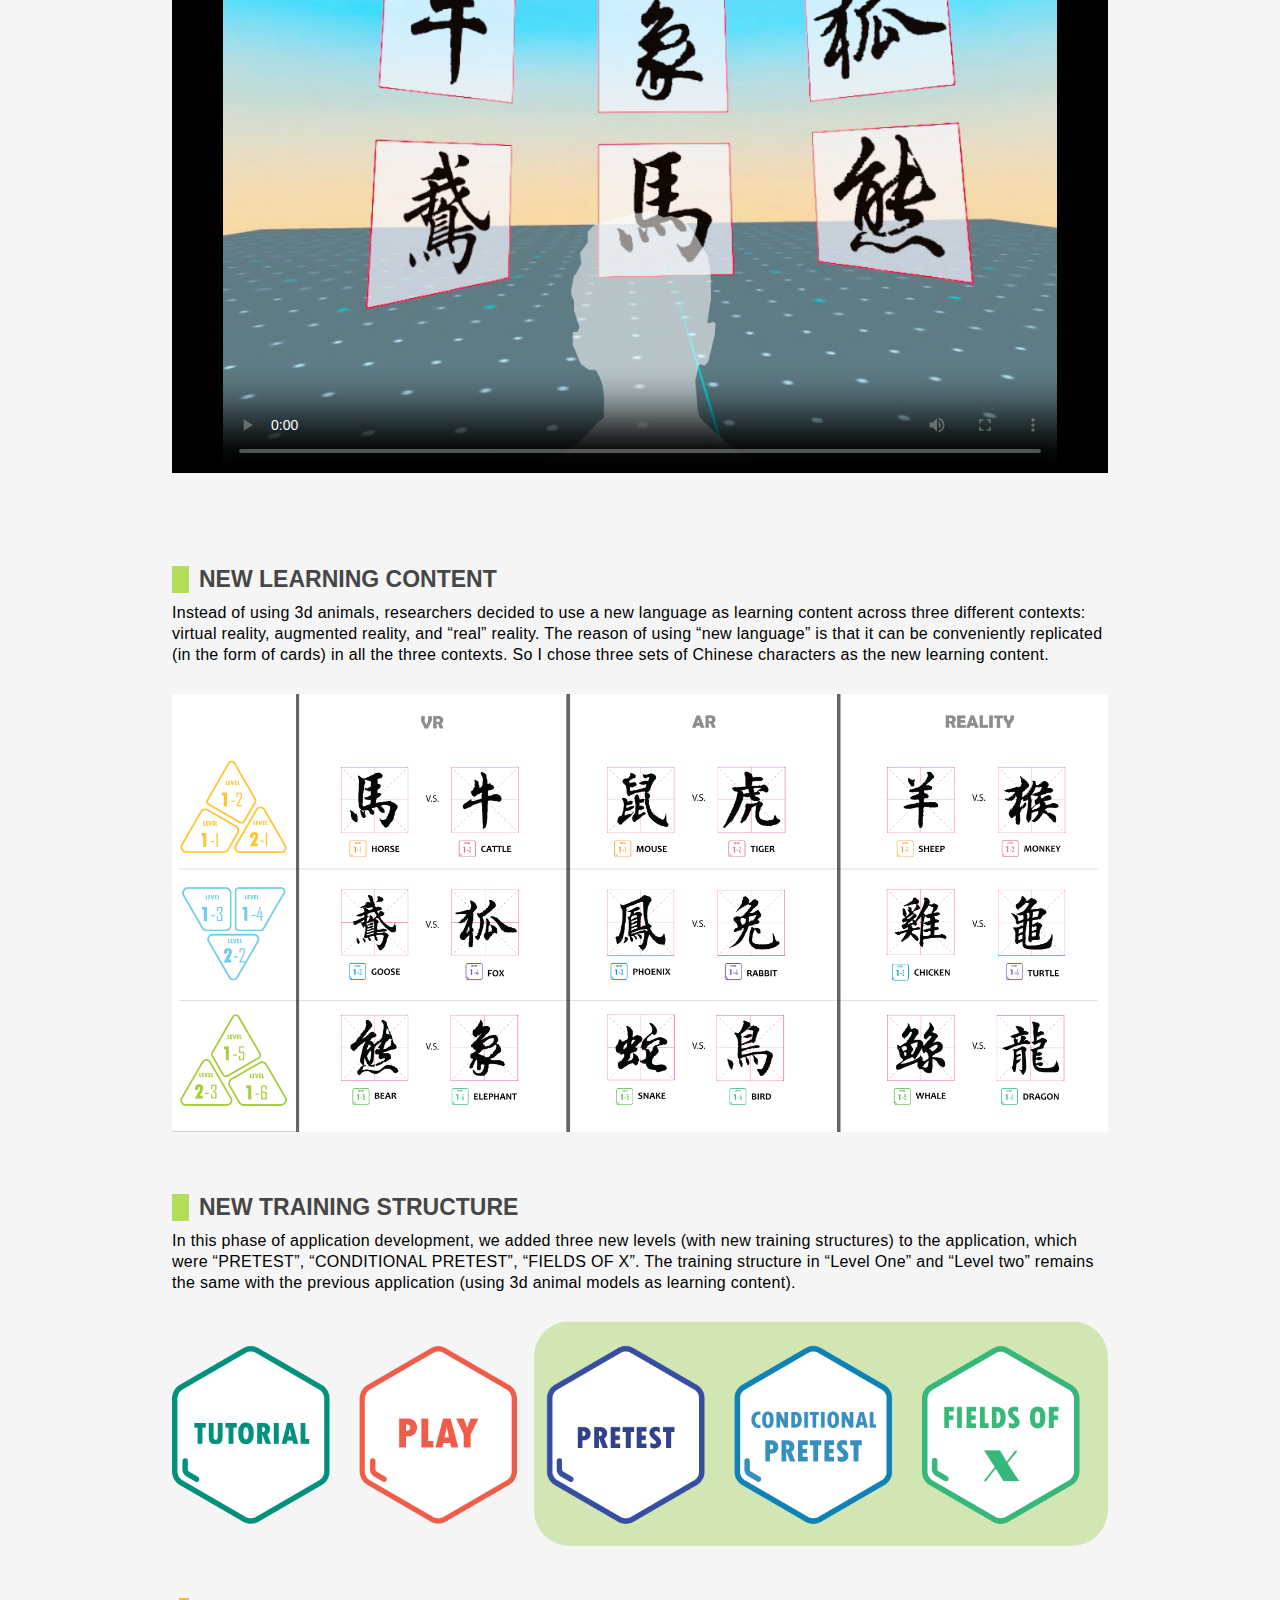
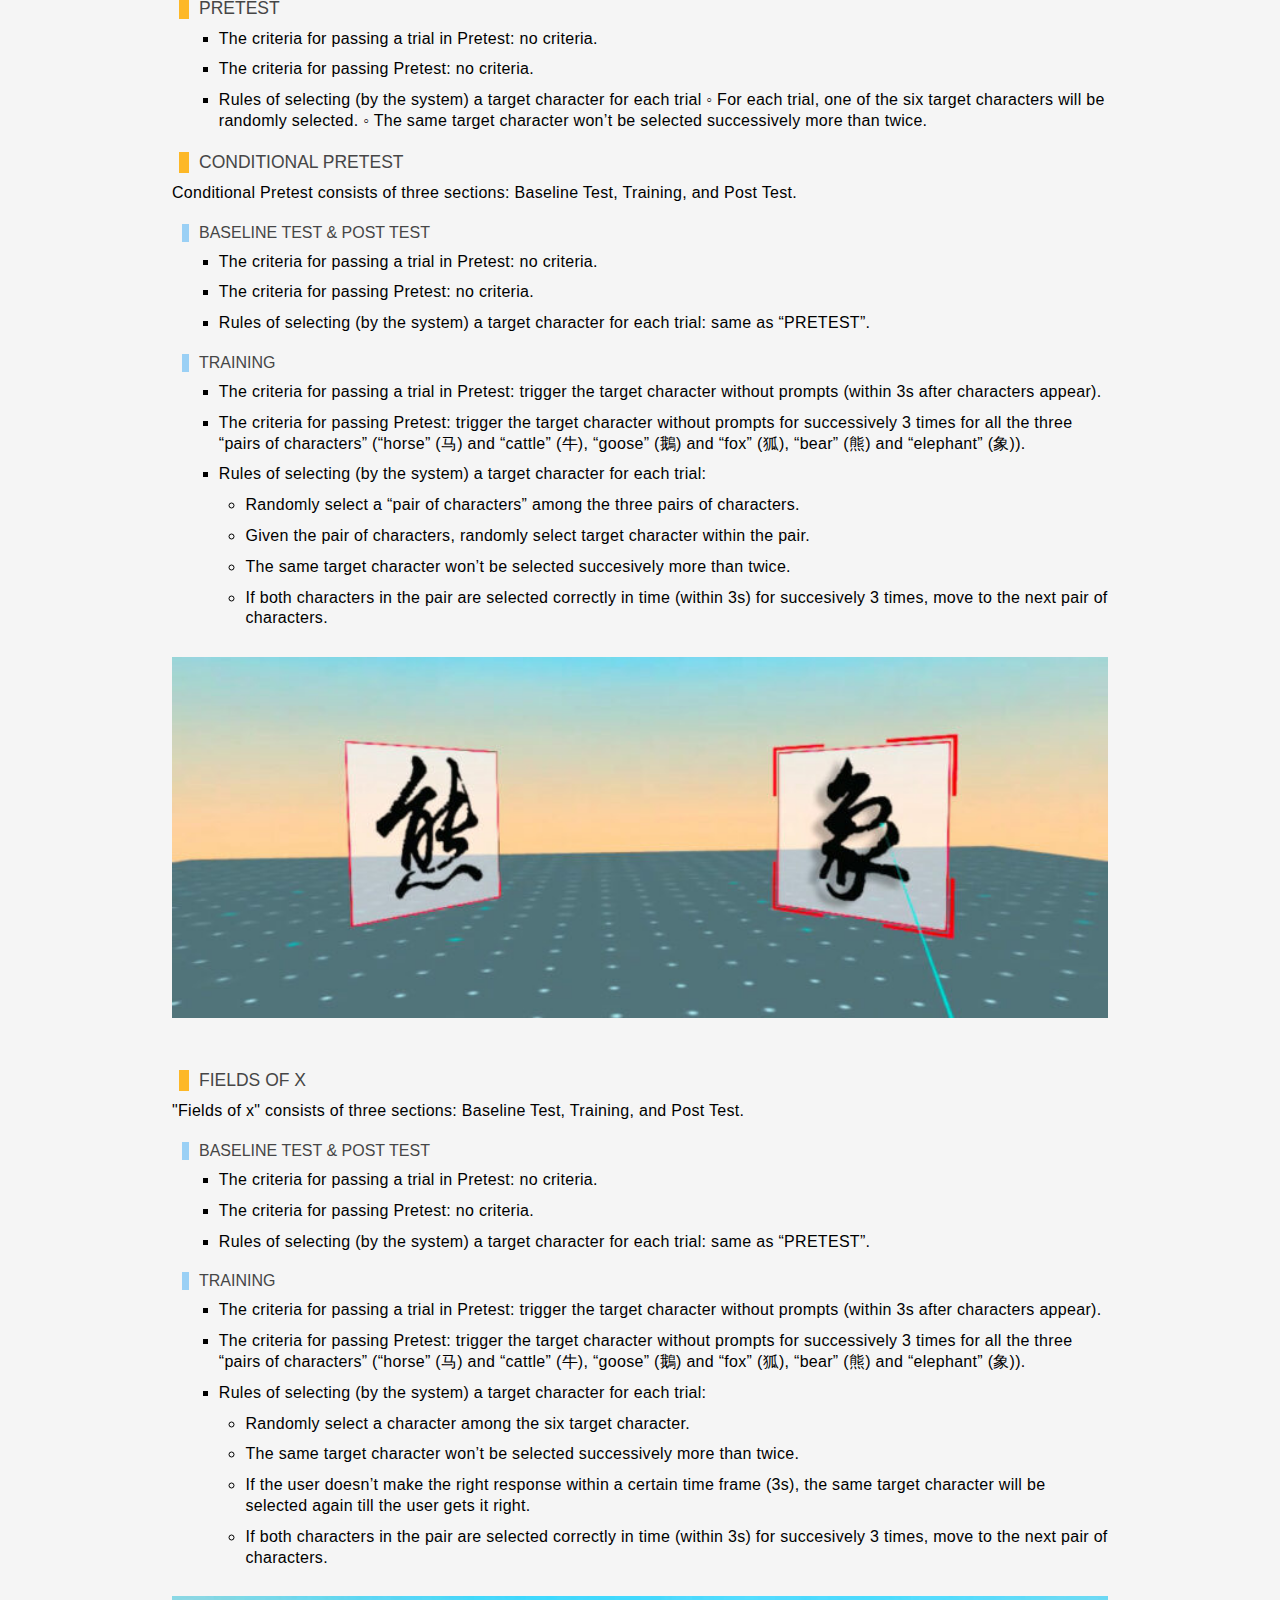
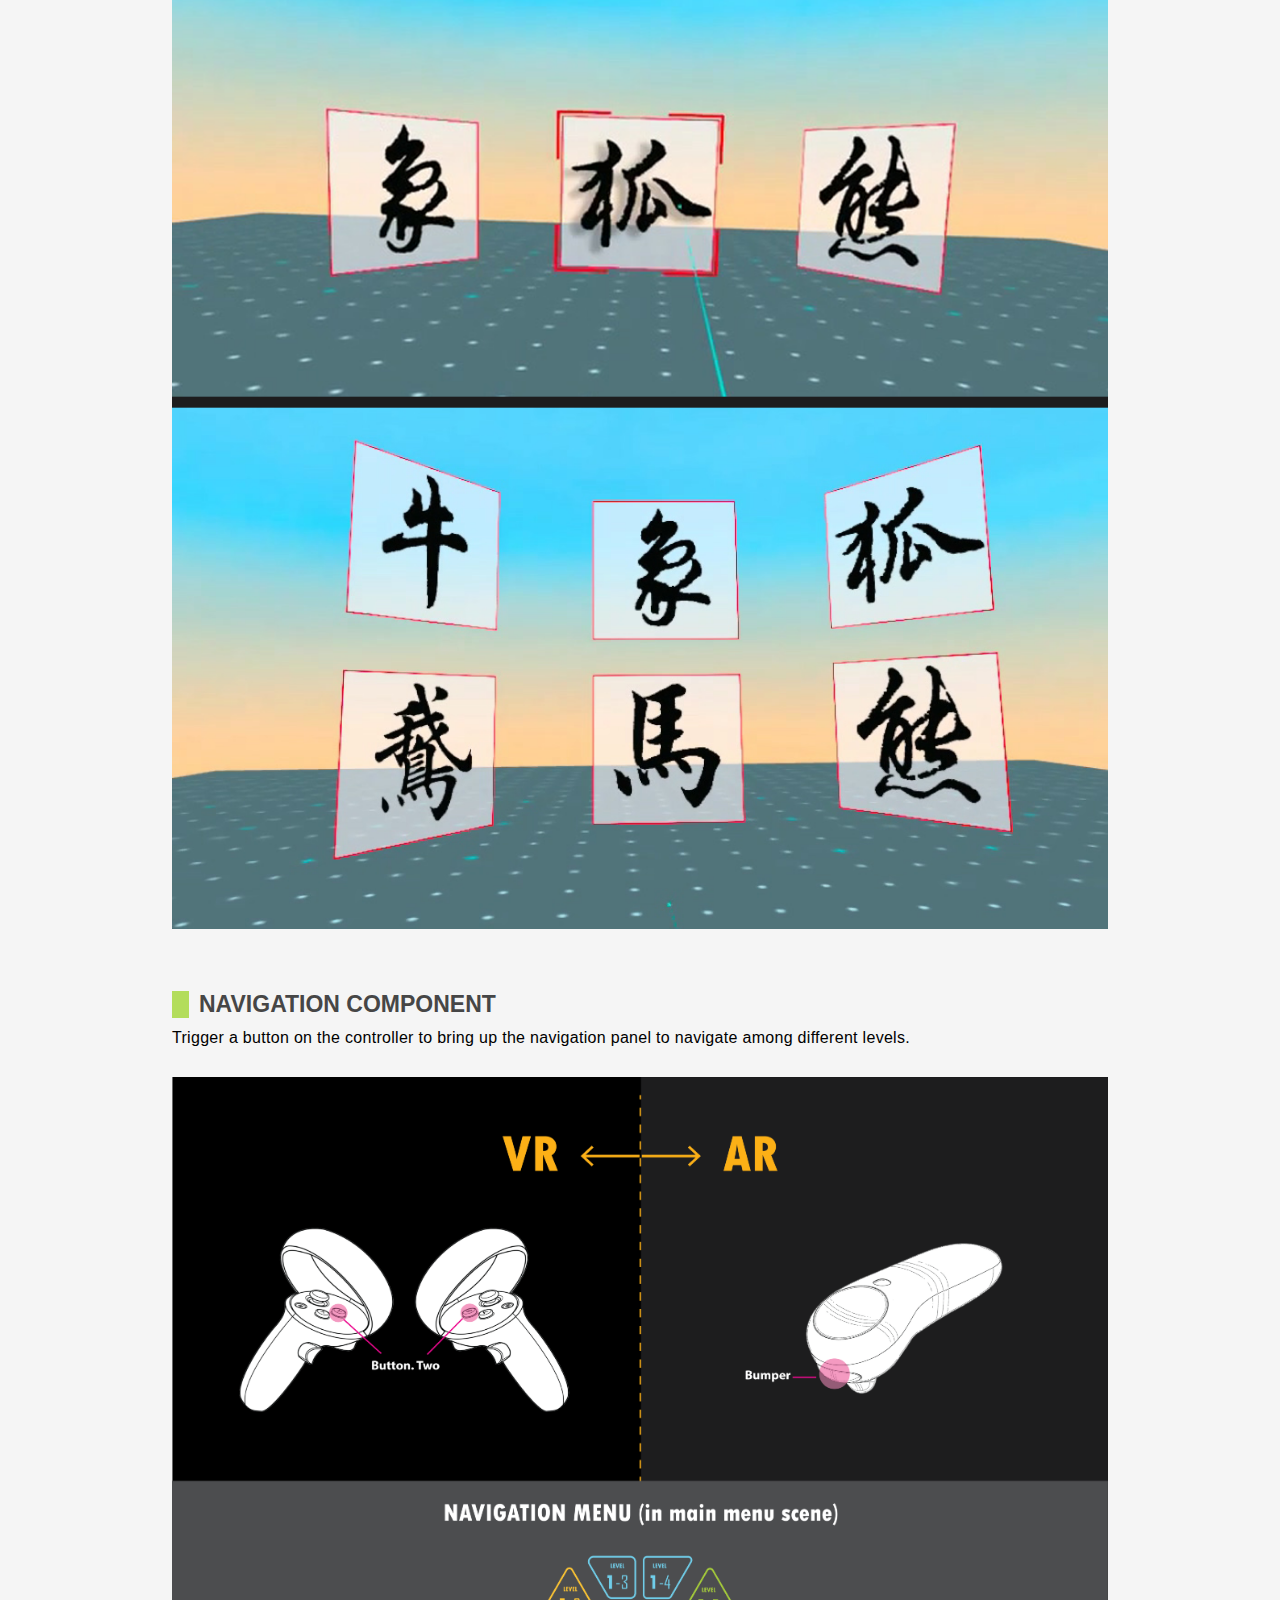
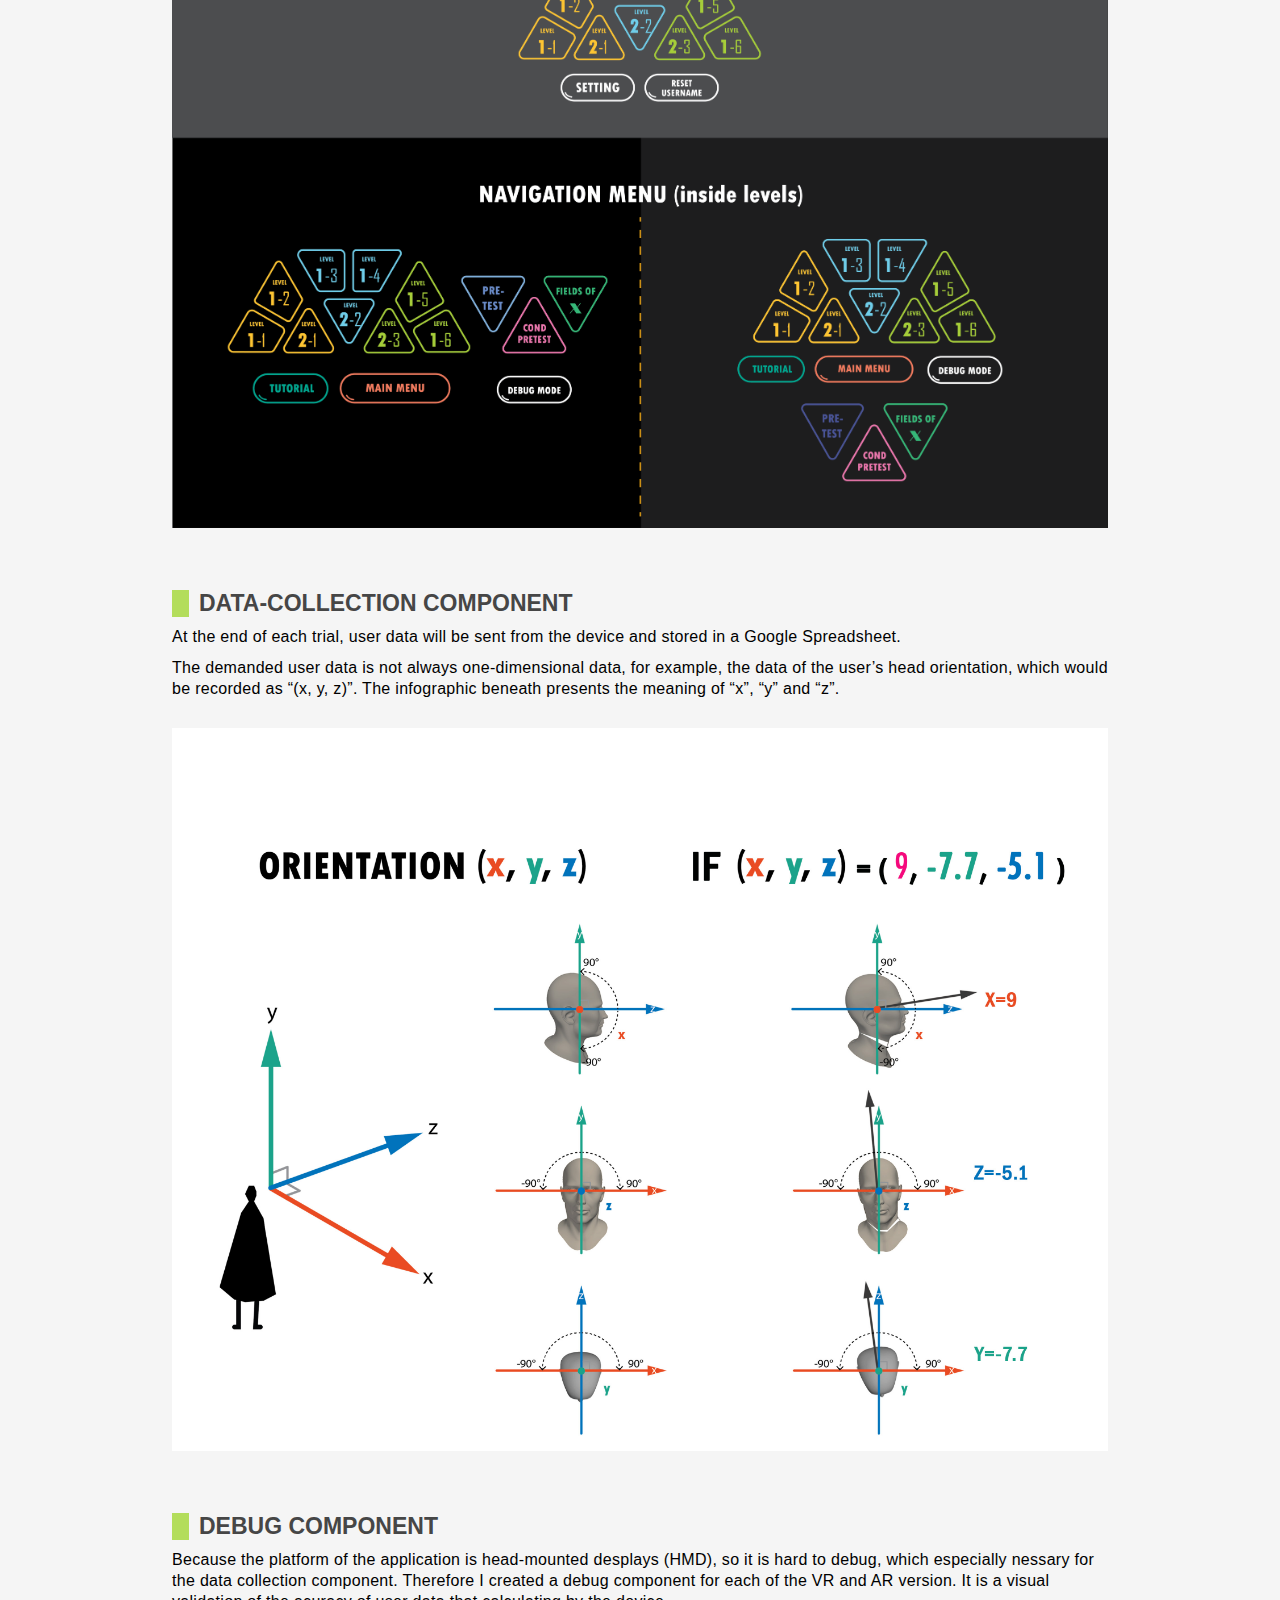
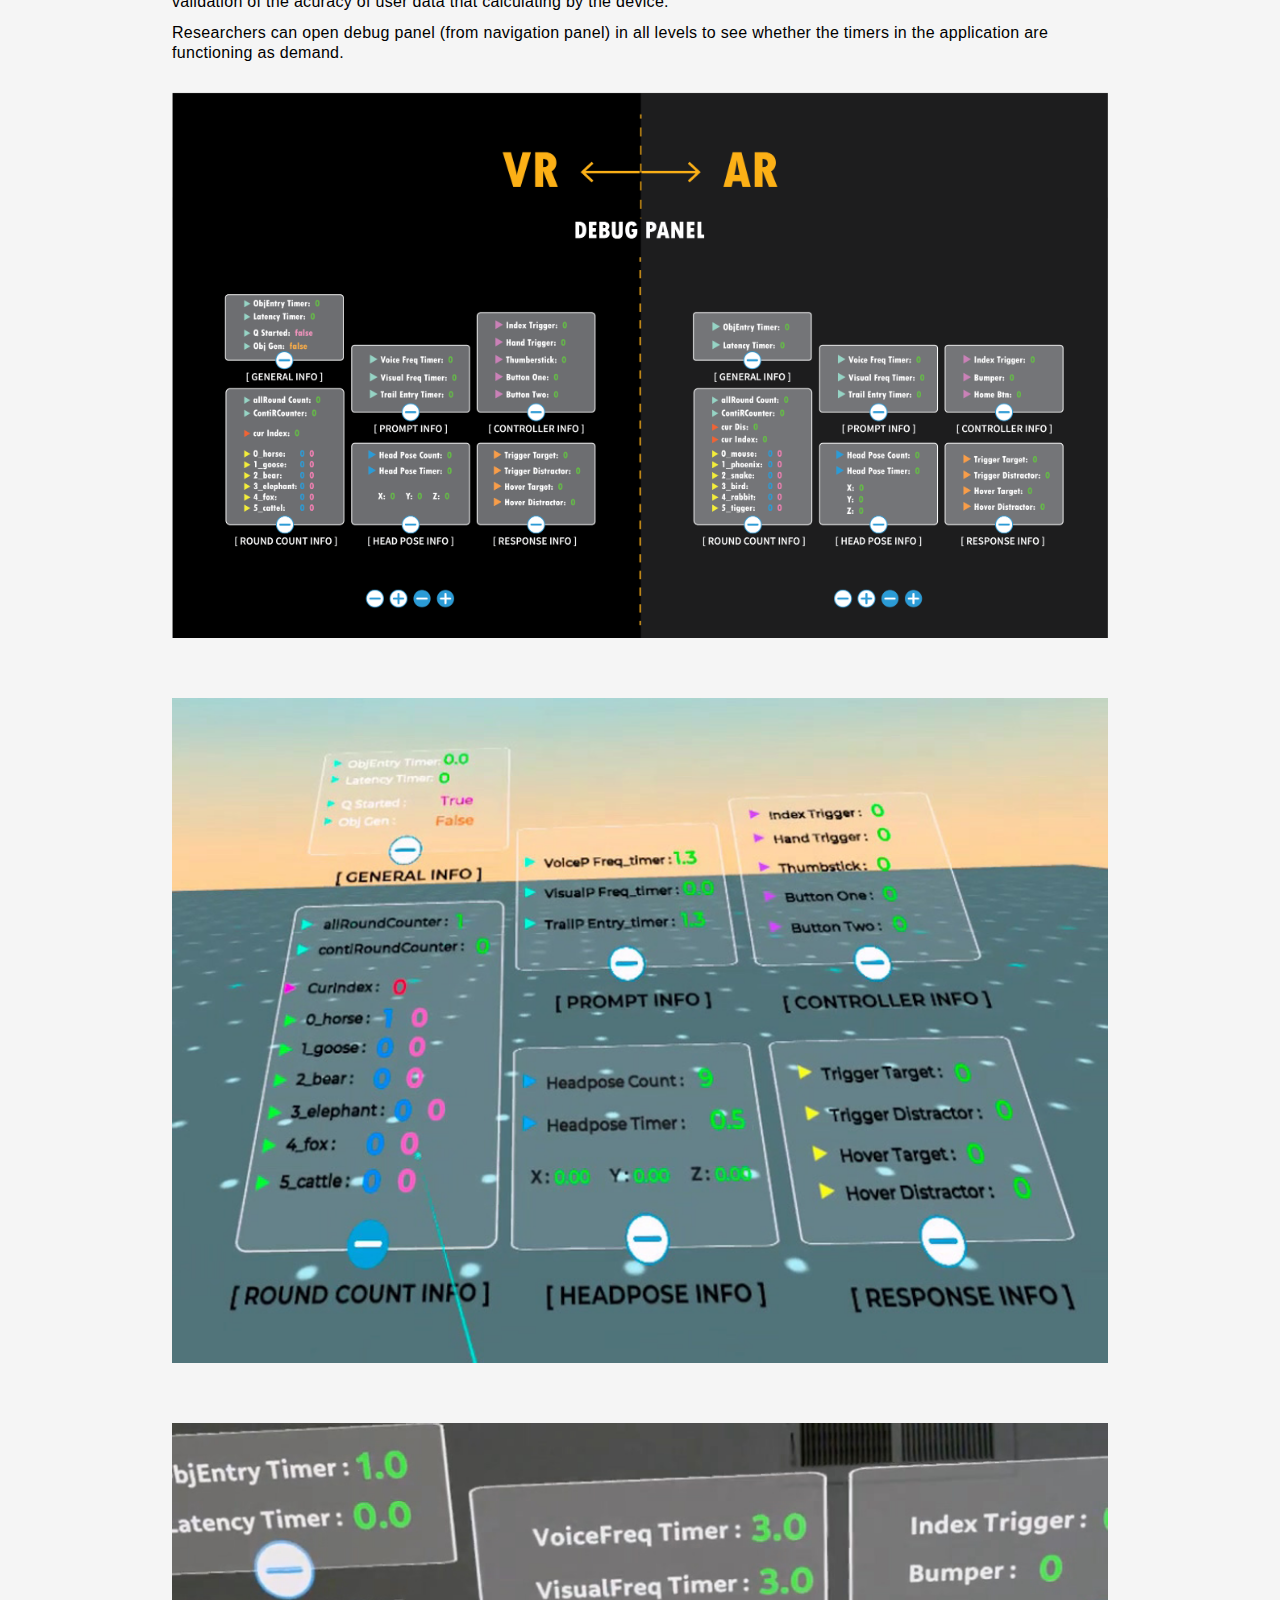
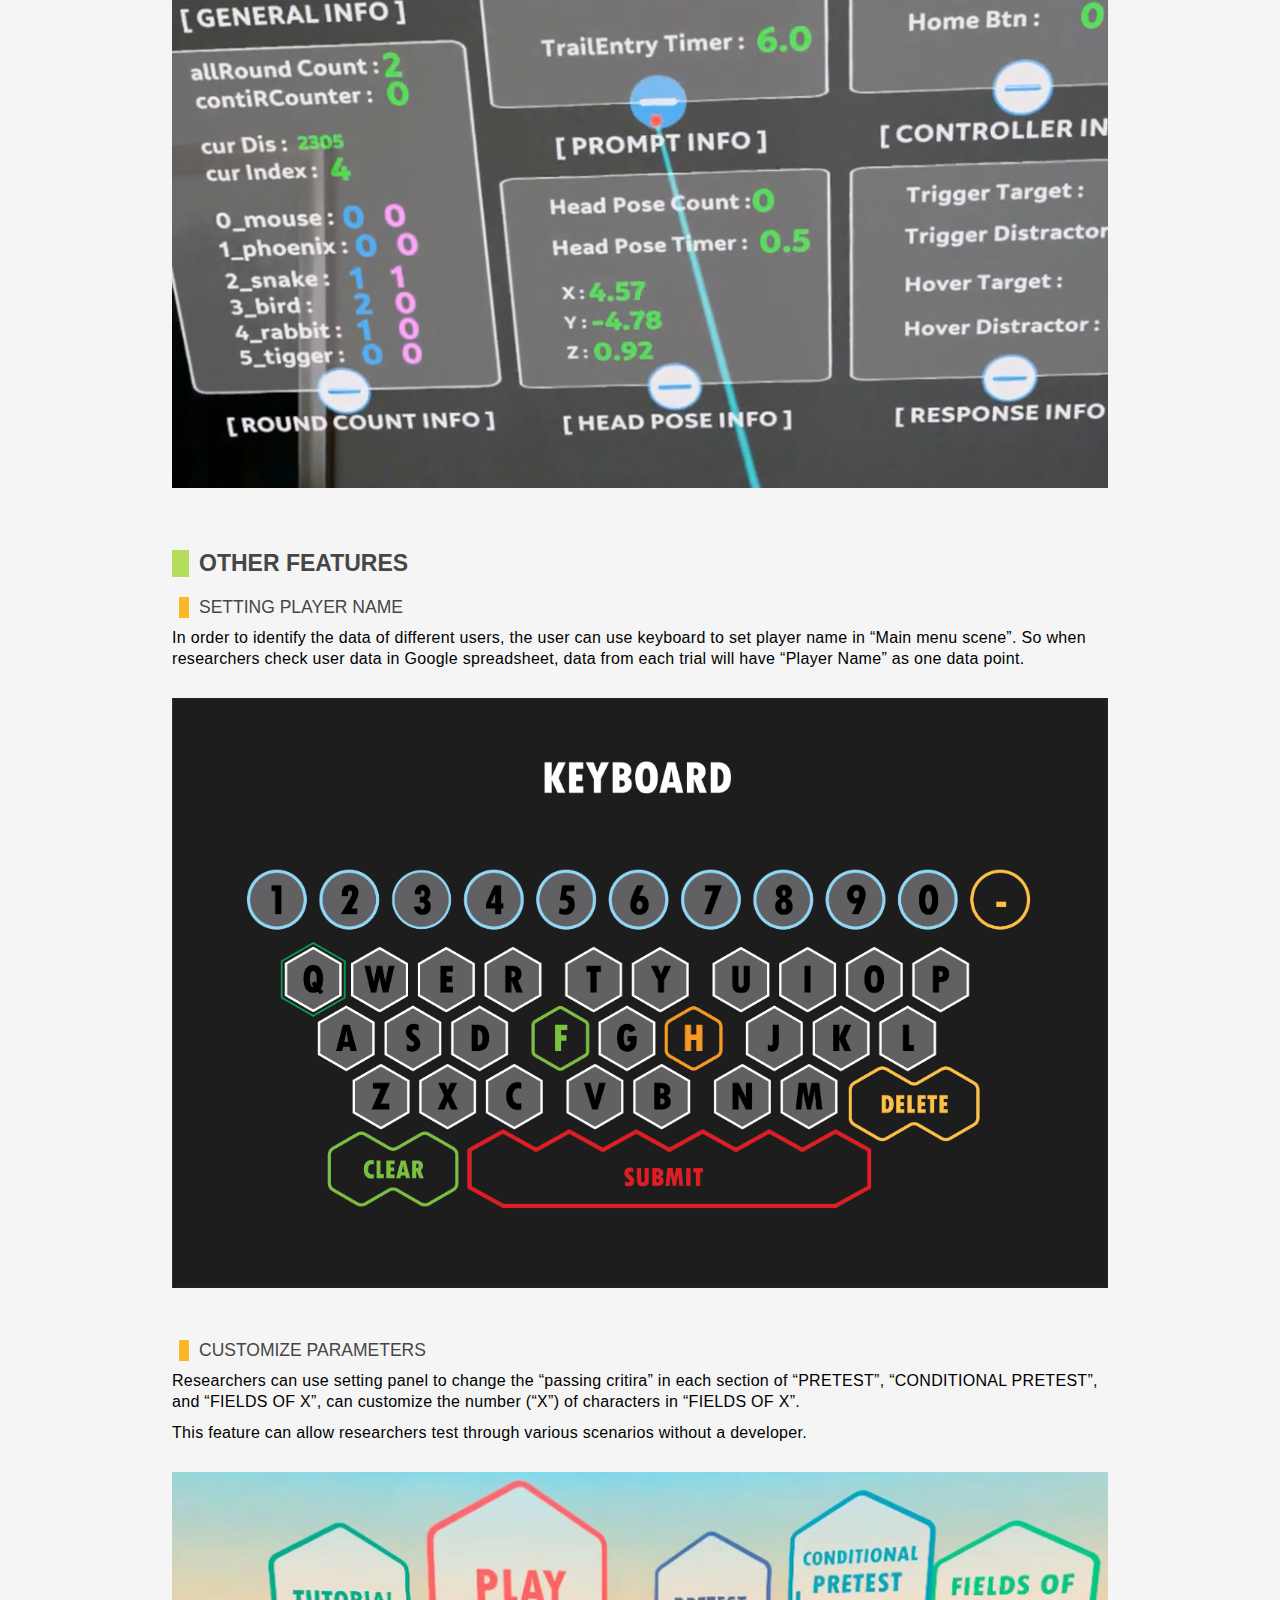
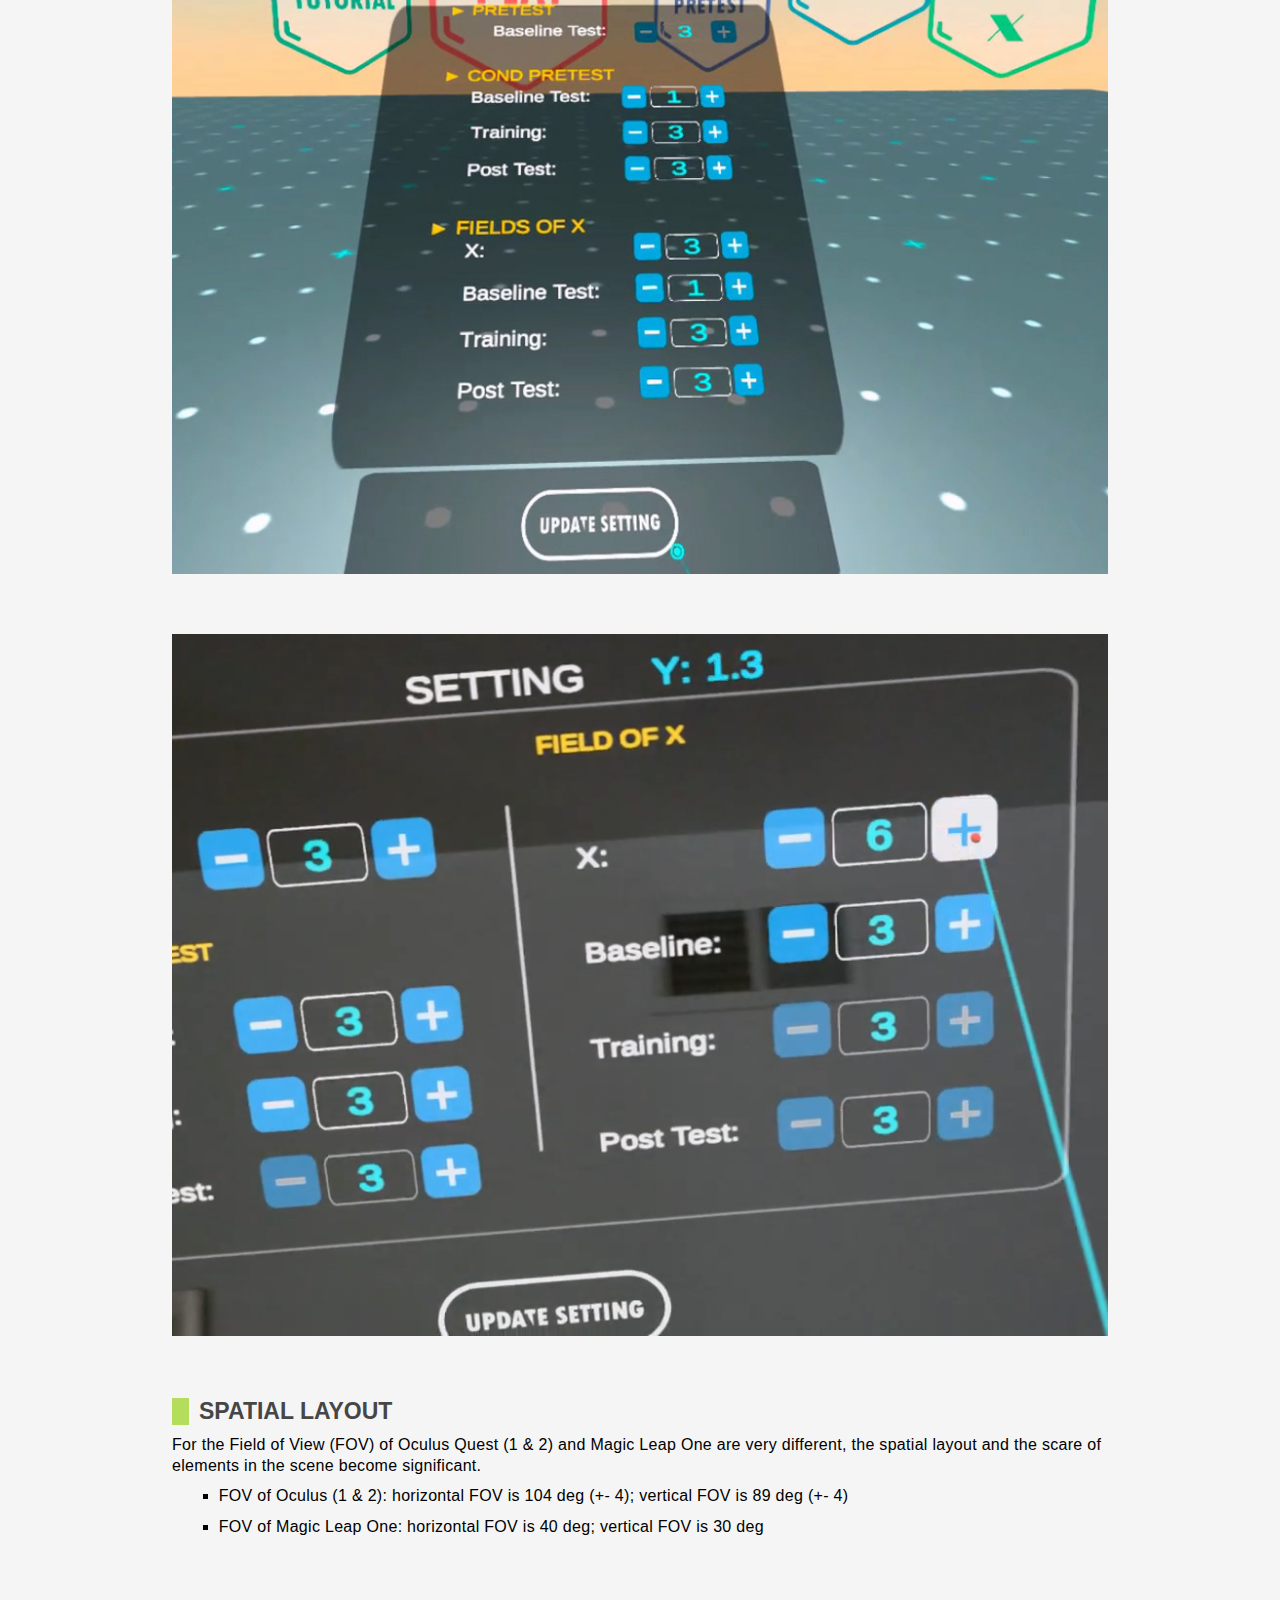
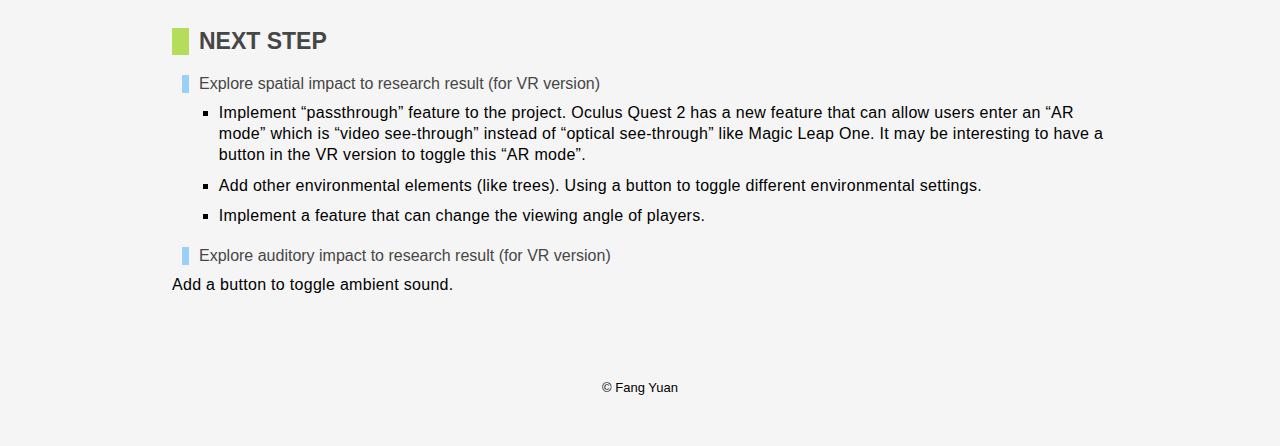
==== commit 57ff0ba1: "second doc-page building" ====
--- a/01_dtlove_2/index.html
+++ b/01_dtlove_2/index.html
@@ -11,7 +11,7 @@
   <body>
     <main>
       <!-- navigation -->
-      <div class="header-bar container">
+      <div class="header-bar container" id="myHeader">
         <div class="header-bar item left">
           <a href="/">Fang Yuan</a>
         </div>
@@ -494,5 +494,21 @@
         </div>
       </div>
     </main>
+    <script>
+      window.onscroll = function () {
+        myFunction();
+      };
+
+      let header = document.getElementById("myHeader");
+      let sticky = header.offsetTop;
+
+      function myFunction() {
+        if (window.pageYOffset > sticky) {
+          header.classList.add("sticky");
+        } else {
+          header.classList.remove("sticky");
+        }
+      }
+    </script>
   </body>
 </html>
--- a/main.css
+++ b/main.css
@@ -25,6 +25,8 @@
 .header-bar.container {
   padding-left: 3%;
   padding-right: 3%;
+  background-color: rgb(245, 245, 245);
+  border-bottom: 0.5px solid rgb(200, 200, 200);
 }
 .header-bar {
   width: 100%;
@@ -49,14 +51,12 @@
   flex-wrap: wrap;
   max-width: 65rem;
 }
-
 .works.item {
   width: 50%;
   min-width: 20rem;
   padding: 20px;
   transition: 1 ease-in-out;
 }
-
 .works.item img {
   width: 100%;
 }
@@ -74,28 +74,22 @@
   padding-top: 30px;
   padding-bottom: 50px;
 }
-
 .works-header.wrap {
   padding-left: 20px;
   padding-right: 20px;
   max-width: 75rem;
 }
-
 .sticky {
   position: fixed;
-  top: 0;
-  width: 100%;
-}
-
-.sticky + .works.container {
-  padding-top: 102px;
+  top: 5%;
+  left: 50%;
+  transform: translate(-50%, -50%);
 }
 
 /* ----style---- */
 a {
   color: black;
 }
-
 a:hover {
   color: grey;
 }
@@ -106,7 +100,6 @@
   font-family: "Segoe UI", Tahoma, Geneva, Verdana, sans-serif;
   text-decoration: none;
 }
-
 .menu.align-right a {
   font-size: 18px;
   font-family: Arial, Helvetica, sans-serif;
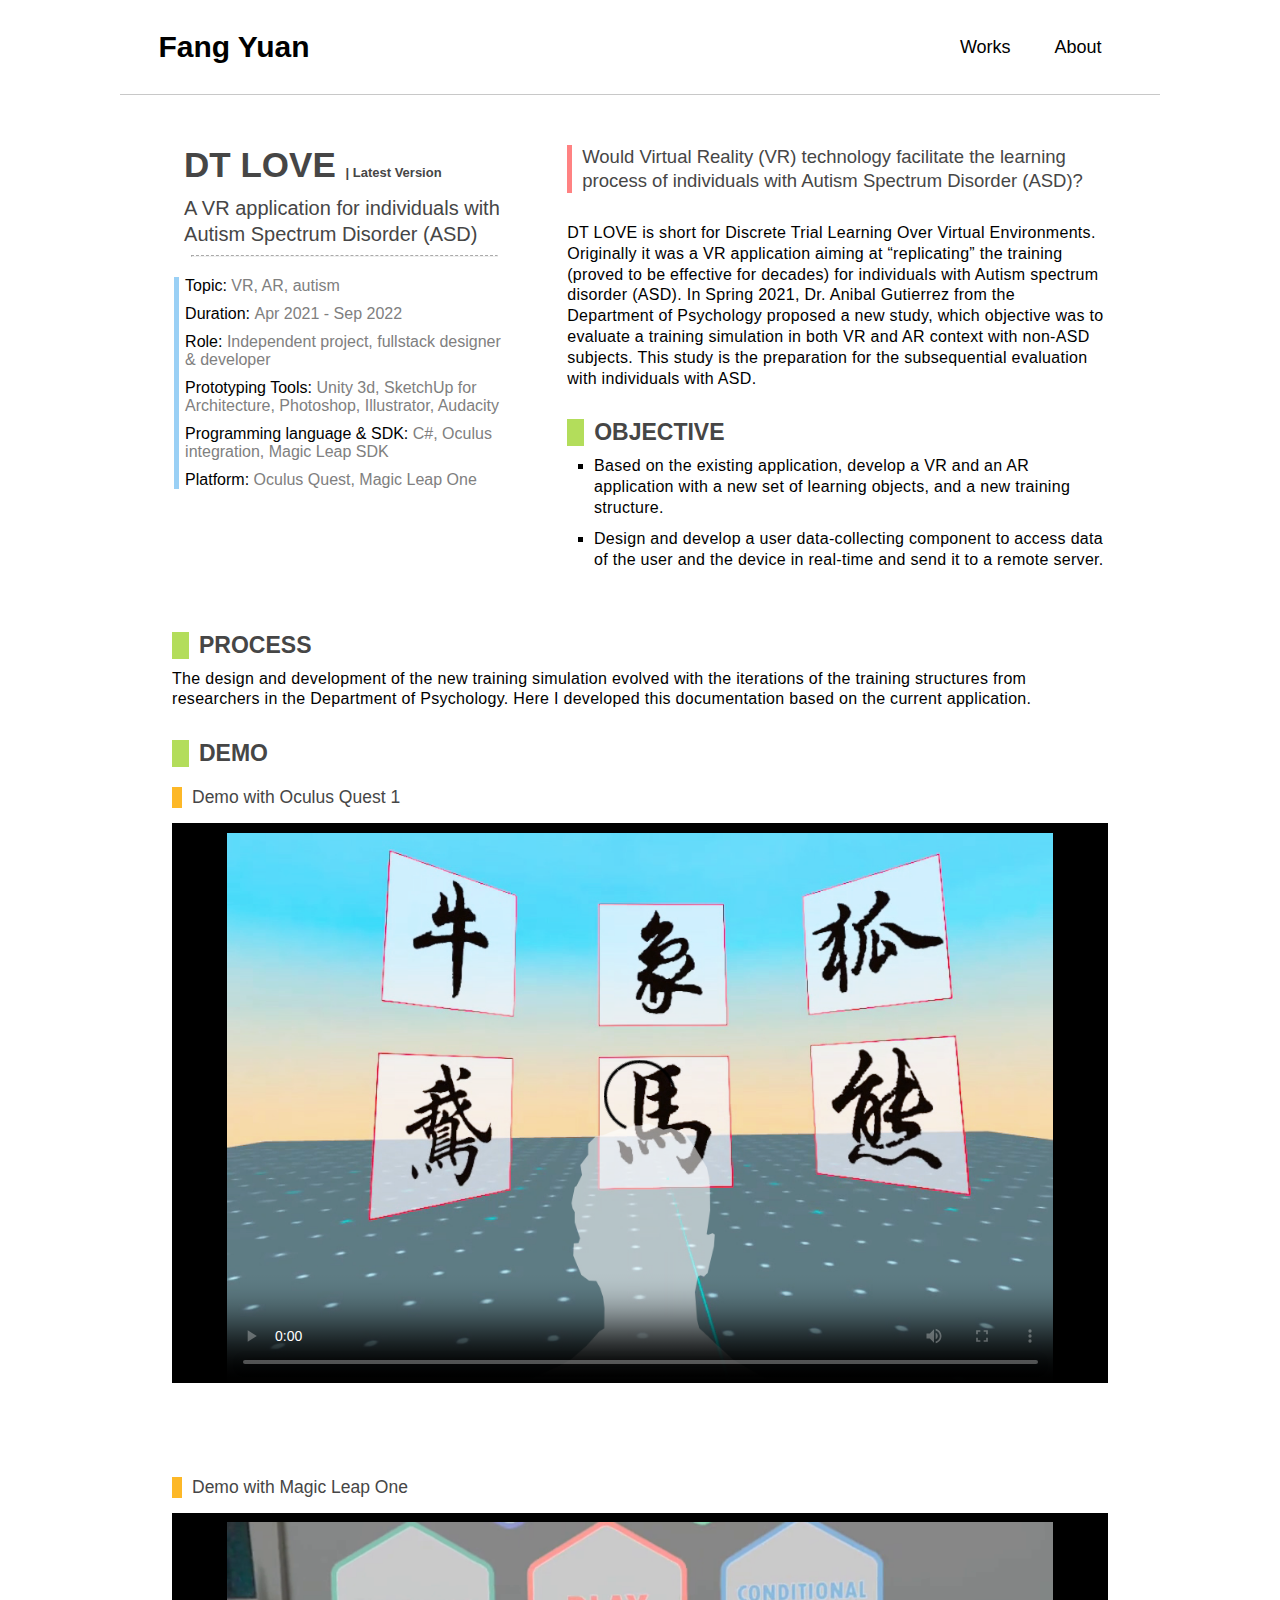
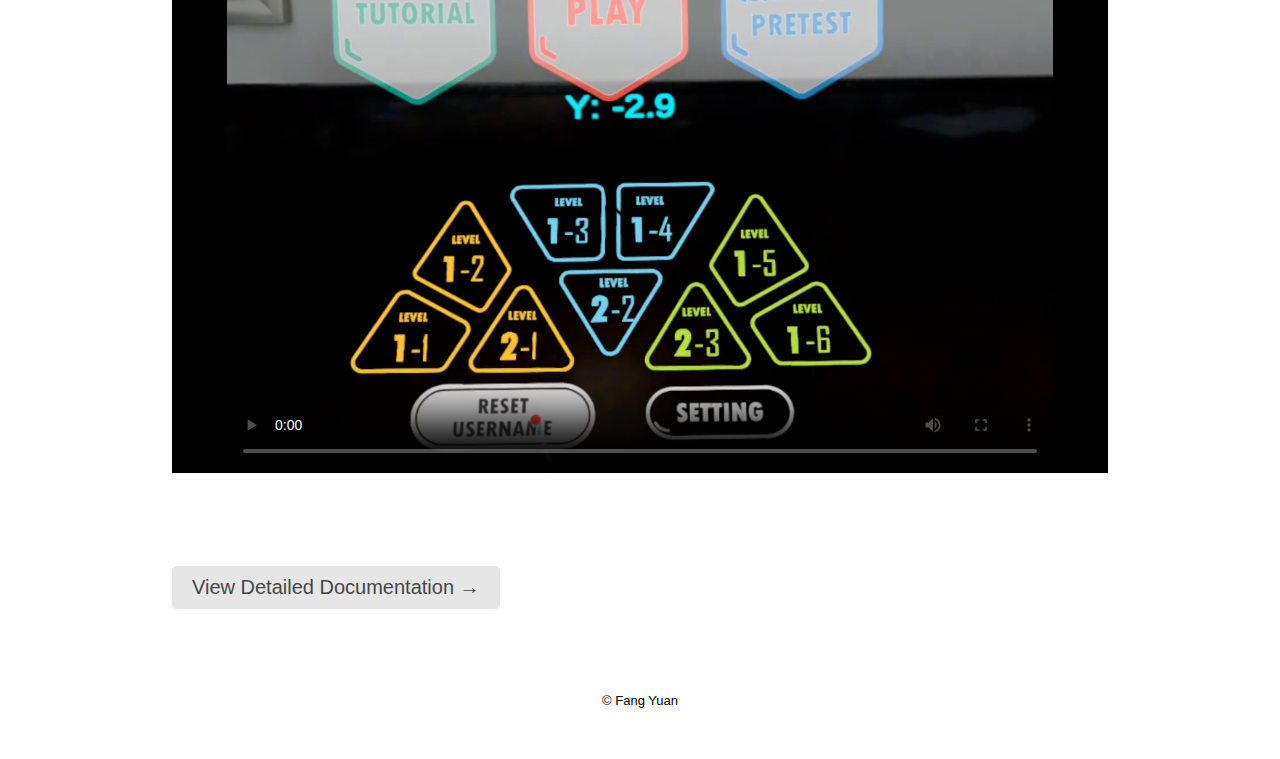
==== commit afbe62c6: "add short-intro pages" ====
--- a/01_dtlove_2/index.html
+++ b/01_dtlove_2/index.html
@@ -27,7 +27,9 @@
       <div class="all-content container">
         <div class="grid-container">
           <div class="title grid">
-            <p class="primary-title">DT LOVE</p>
+            <p class="primary-title">
+              DT LOVE <span class="work-title small">| Latest Version</span>
+            </p>
             <p class="sub-title">
               A VR application for individuals with Autism Spectrum Disorder
               (ASD)
@@ -36,13 +38,11 @@
             <ul class="short-intro">
               <li class="intro-type">
                 Topic:
-                <p class="intro-type-detail">VR, autism</p>
+                <p class="intro-type-detail">VR, AR, autism</p>
               </li>
               <li class="intro-type">
                 Duration:
-                <p class="intro-type-detail">
-                  7 months [Nov 2019 - May 2020, Sep 2020 - Oct 2020]
-                </p>
+                <p class="intro-type-detail">Apr 2021 - Sep 2022</p>
               </li>
               <li class="intro-type">
                 Role:
@@ -59,11 +59,13 @@
               </li>
               <li class="intro-type">
                 Programming language & SDK:
-                <p class="intro-type-detail">C#, Oculus integration</p>
+                <p class="intro-type-detail">
+                  C#, Oculus integration, Magic Leap SDK
+                </p>
               </li>
               <li class="intro-type">
                 Platform:
-                <p class="intro-type-detail">Oculus Quest</p>
+                <p class="intro-type-detail">Oculus Quest, Magic Leap One</p>
               </li>
             </ul>
           </div>
@@ -126,7 +128,7 @@
               </div>
               <p class="text orange-left-border">Demo with Magic Leap One</p>
               <div class="video-container">
-                <video poster="assets/00_dtlove_2.png" controls>
+                <video poster="assets/Demo with Magic Leap One.png" controls>
                   <source
                     src="assets/Demo with Magic Leap One.mp4"
                     type="video/mp4"
@@ -134,354 +136,15 @@
                 </video>
               </div>
             </div>
-            <div class="new-learning-content section">
-              <p class="text green-left-border">NEW LEARNING CONTENT</p>
-              <p class="text no-border">
-                Instead of using 3d animals, researchers decided to use a new
-                language as learning content across three different contexts:
-                virtual reality, augmented reality, and “real” reality. The
-                reason of using “new language” is that it can be conveniently
-                replicated (in the form of cards) in all the three contexts. So
-                I chose three sets of Chinese characters as the new learning
-                content.
-              </p>
-              <img
-                class="docImage"
-                src="assets/05_diagram of targets_latest.png"
-                alt=""
-              />
-            </div>
-            <div class="new-training-structure section">
-              <p class="text green-left-border">NEW TRAINING STRUCTURE</p>
-              <p class="text no-border">
-                In this phase of application development, we added three new
-                levels (with new training structures) to the application, which
-                were “PRETEST”, “CONDITIONAL PRETEST”, “FIELDS OF X”. The
-                training structure in “Level One” and “Level two” remains the
-                same with the previous application (using 3d animal models as
-                learning content).
-              </p>
-              <img
-                class="docImage"
-                src="assets/06_new training structure.png"
-                alt=""
-              />
-              <p class="text orange-left-border">PRETEST</p>
-              <ul class="section-list">
-                <li>
-                  <p class="text no-border">
-                    The criteria for passing a trial in Pretest: no criteria.
+            <div class="view-detailed-doc-container">
+              <a href="index_d.html">
+                <button class="btn view-detailed-doc">
+                  <p class="title view-detailed-doc">
+                    View Detailed Documentation
+                    <span class="right-arrow">→</span>
                   </p>
-                </li>
-                <li>
-                  <p class="text no-border">
-                    The criteria for passing Pretest: no criteria.
-                  </p>
-                </li>
-                <li>
-                  <p class="text no-border">
-                    Rules of selecting (by the system) a target character for
-                    each trial ◦ For each trial, one of the six target
-                    characters will be randomly selected. ◦ The same target
-                    character won’t be selected successively more than twice.
-                  </p>
-                </li>
-              </ul>
-              <p class="text orange-left-border">CONDITIONAL PRETEST</p>
-              <p class="text no-border">
-                Conditional Pretest consists of three sections: Baseline Test,
-                Training, and Post Test.
-              </p>
-              <p class="text blue-left-border">BASELINE TEST & POST TEST</p>
-              <ul class="section-list">
-                <li>
-                  <p class="text no-border">
-                    The criteria for passing a trial in Pretest: no criteria.
-                  </p>
-                </li>
-                <li>
-                  <p class="text no-border">
-                    The criteria for passing Pretest: no criteria.
-                  </p>
-                </li>
-                <li>
-                  <p class="text no-border">
-                    Rules of selecting (by the system) a target character for
-                    each trial: same as “PRETEST”.
-                  </p>
-                </li>
-              </ul>
-              <p class="text blue-left-border">TRAINING</p>
-              <ul class="section-list">
-                <li>
-                  <p class="text no-border">
-                    The criteria for passing a trial in Pretest: trigger the
-                    target character without prompts (within 3s after characters
-                    appear).
-                  </p>
-                </li>
-                <li>
-                  <p class="text no-border">
-                    The criteria for passing Pretest: trigger the target
-                    character without prompts for successively 3 times for all
-                    the three “pairs of characters” (“horse” (马) and “cattle”
-                    (牛), “goose” (鵝) and “fox” (狐), “bear” (熊) and
-                    “elephant” (象)).
-                  </p>
-                </li>
-                <li>
-                  <p class="text no-border">
-                    Rules of selecting (by the system) a target character for
-                    each trial:
-                  </p>
-                  <ul class="second section-list">
-                    <li>
-                      <p class="text no-border">
-                        Randomly select a “pair of characters” among the three
-                        pairs of characters.
-                      </p>
-                    </li>
-                    <li>
-                      <p class="text no-border">
-                        Given the pair of characters, randomly select target
-                        character within the pair.
-                      </p>
-                    </li>
-                    <li>
-                      <p class="text no-border">
-                        The same target character won’t be selected succesively
-                        more than twice.
-                      </p>
-                    </li>
-                    <li>
-                      <p class="text no-border">
-                        If both characters in the pair are selected correctly in
-                        time (within 3s) for succesively 3 times, move to the
-                        next pair of characters.
-                      </p>
-                    </li>
-                  </ul>
-                </li>
-              </ul>
-              <img
-                class="docImage"
-                src="assets/06_pretest-conditional test_example.jpg"
-              />
-              <p class="text orange-left-border">FIELDS OF X</p>
-              <p class="text no-border">
-                "Fields of x" consists of three sections: Baseline Test,
-                Training, and Post Test.
-              </p>
-              <p class="text blue-left-border">BASELINE TEST & POST TEST</p>
-              <ul class="section-list">
-                <li>
-                  <p class="text no-border">
-                    The criteria for passing a trial in Pretest: no criteria.
-                  </p>
-                </li>
-                <li>
-                  <p class="text no-border">
-                    The criteria for passing Pretest: no criteria.
-                  </p>
-                </li>
-                <li>
-                  <p class="text no-border">
-                    Rules of selecting (by the system) a target character for
-                    each trial: same as “PRETEST”.
-                  </p>
-                </li>
-              </ul>
-              <p class="text blue-left-border">TRAINING</p>
-              <ul class="section-list">
-                <li>
-                  <p class="text no-border">
-                    The criteria for passing a trial in Pretest: trigger the
-                    target character without prompts (within 3s after characters
-                    appear).
-                  </p>
-                </li>
-                <li>
-                  <p class="text no-border">
-                    The criteria for passing Pretest: trigger the target
-                    character without prompts for successively 3 times for all
-                    the three “pairs of characters” (“horse” (马) and “cattle”
-                    (牛), “goose” (鵝) and “fox” (狐), “bear” (熊) and
-                    “elephant” (象)).
-                  </p>
-                </li>
-                <li>
-                  <p class="text no-border">
-                    Rules of selecting (by the system) a target character for
-                    each trial:
-                  </p>
-                  <ul class="second section-list">
-                    <li>
-                      <p class="text no-border">
-                        Randomly select a character among the six target
-                        character.
-                      </p>
-                    </li>
-                    <li>
-                      <p class="text no-border">
-                        The same target character won’t be selected successively
-                        more than twice.
-                      </p>
-                    </li>
-                    <li>
-                      <p class="text no-border">
-                        If the user doesn’t make the right response within a
-                        certain time frame (3s), the same target character will
-                        be selected again till the user gets it right.
-                      </p>
-                    </li>
-                    <li>
-                      <p class="text no-border">
-                        If both characters in the pair are selected correctly in
-                        time (within 3s) for succesively 3 times, move to the
-                        next pair of characters.
-                      </p>
-                    </li>
-                  </ul>
-                </li>
-              </ul>
-              <img class="docImage" src="assets/06_field of x_example.png" />
-            </div>
-            <div class="nav-component section">
-              <p class="text green-left-border">NAVIGATION COMPONENT</p>
-              <p class="text no-border">
-                Trigger a button on the controller to bring up the navigation
-                panel to navigate among different levels.
-              </p>
-              <img class="docImage" src="assets/07_UI_nav.png" />
-            </div>
-            <div class="data-collection-component section">
-              <p class="text green-left-border">DATA-COLLECTION COMPONENT</p>
-              <p class="text no-border">
-                At the end of each trial, user data will be sent from the device
-                and stored in a Google Spreadsheet.
-              </p>
-              <p class="text no-border">
-                The demanded user data is not always one-dimensional data, for
-                example, the data of the user’s head orientation, which would be
-                recorded as “(x, y, z)”. The infographic beneath presents the
-                meaning of “x”, “y” and “z”.
-              </p>
-              <img
-                class="docImage"
-                src="assets/08_headposeInfo Interpretation diagram.jpg"
-              />
-            </div>
-            <div class="debug-component section">
-              <p class="text green-left-border">DEBUG COMPONENT</p>
-              <p class="text no-border">
-                Because the platform of the application is head-mounted desplays
-                (HMD), so it is hard to debug, which especially nessary for the
-                data collection component. Therefore I created a debug component
-                for each of the VR and AR version. It is a visual validation of
-                the acuracy of user data that calculating by the device.
-              </p>
-              <p class="text no-border">
-                Researchers can open debug panel (from navigation panel) in all
-                levels to see whether the timers in the application are
-                functioning as demand.
-              </p>
-              <img class="docImage" src="assets/09_UI_debug panel.png" />
-              <img
-                class="docImage"
-                src="assets/09_UI_debug panel_vr_example.png"
-              />
-              <img
-                class="docImage"
-                src="assets/09_UI_Debug panel_ar_example.png"
-              />
-            </div>
-            <div class="other-features section">
-              <p class="text green-left-border">OTHER FEATURES</p>
-              <p class="text orange-left-border">SETTING PLAYER NAME</p>
-              <p class="text no-border">
-                In order to identify the data of different users, the user can
-                use keyboard to set player name in “Main menu scene”. So when
-                researchers check user data in Google spreadsheet, data from
-                each trial will have “Player Name” as one data point.
-              </p>
-              <img class="docImage" src="assets/10_UI_keyboard.png" />
-              <p class="text orange-left-border">CUSTOMIZE PARAMETERS</p>
-              <p class="text no-border">
-                Researchers can use setting panel to change the “passing
-                critira” in each section of “PRETEST”, “CONDITIONAL PRETEST”,
-                and “FIELDS OF X”, can customize the number (“X”) of characters
-                in “FIELDS OF X”.
-              </p>
-              <p class="text no-border">
-                This feature can allow researchers test through various
-                scenarios without a developer.
-              </p>
-              <img
-                class="docImage"
-                src="assets/10_UI_setting panel_vr_example.png"
-              />
-              <img
-                class="docImage"
-                src="assets/10_UI_setting panel_ar_example.png"
-              />
-            </div>
-            <div class="spatial-layout section">
-              <p class="text green-left-border">SPATIAL LAYOUT</p>
-              <p class="text no-border">
-                For the Field of View (FOV) of Oculus Quest (1 & 2) and Magic
-                Leap One are very different, the spatial layout and the scare of
-                elements in the scene become significant.
-              </p>
-              <ul class="section-list">
-                <li>
-                  <p class="text no-border">
-                    FOV of Oculus (1 & 2): horizontal FOV is 104 deg (+- 4);
-                    vertical FOV is 89 deg (+- 4)
-                  </p>
-                </li>
-                <li>
-                  <p class="text no-border">
-                    FOV of Magic Leap One: horizontal FOV is 40 deg; vertical
-                    FOV is 30 deg
-                  </p>
-                </li>
-              </ul>
-              <img class="docImage" src="assets/11_spatial layout.png" alt="" />
-            </div>
-            <div class="next-step section">
-              <p class="text green-left-border">NEXT STEP</p>
-              <p class="text blue-left-border">
-                Explore spatial impact to research result (for VR version)
-              </p>
-              <ul class="section-list">
-                <li>
-                  <p class="text no-border">
-                    Implement “passthrough” feature to the project. Oculus Quest
-                    2 has a new feature that can allow users enter an “AR mode”
-                    which is “video see-through” instead of “optical
-                    see-through” like Magic Leap One. It may be interesting to
-                    have a button in the VR version to toggle this “AR mode”.
-                  </p>
-                </li>
-                <li>
-                  <p class="text no-border">
-                    Add other environmental elements (like trees). Using a
-                    button to toggle different environmental settings.
-                  </p>
-                </li>
-                <li>
-                  <p class="text no-border">
-                    Implement a feature that can change the viewing angle of
-                    players.
-                  </p>
-                </li>
-              </ul>
-              <p class="text blue-left-border">
-                Explore auditory impact to research result (for VR version)
-              </p>
-              <p class="text no-border">
-                Add a button to toggle ambient sound.
-              </p>
+                </button>
+              </a>
             </div>
           </div>
         </div>
--- a/main.css
+++ b/main.css
@@ -5,7 +5,7 @@
 body {
   margin: 0px;
   padding: 0px;
-  background-color: rgb(245, 245, 245);
+  background-color: rgb(255, 255, 255);
 }
 ul {
   padding: 0px;
@@ -25,8 +25,9 @@
 .header-bar.container {
   padding-left: 3%;
   padding-right: 3%;
-  background-color: rgb(245, 245, 245);
+  background-color: rgba(255, 255, 255, 0.75);
   border-bottom: 0.5px solid rgb(200, 200, 200);
+  z-index: 10;
 }
 .header-bar {
   width: 100%;
@@ -55,7 +56,7 @@
   width: 50%;
   min-width: 20rem;
   padding: 20px;
-  transition: 1 ease-in-out;
+  transition: 1s ease-in-out;
 }
 .works.item img {
   width: 100%;
--- a/style.css
+++ b/style.css
@@ -101,7 +101,6 @@
 }
 .text.orange-left-border {
   margin-top: 20px;
-  margin-left: 7px;
   padding-left: 10px;
   border-left: 10px solid rgb(253, 184, 39);
   font-size: 17.5px;
@@ -123,7 +122,7 @@
 .video-container {
   margin-top: 15px;
   margin-bottom: 10%;
-  padding-top: 0.5%;
+  padding-top: 1%;
   width: 100%;
   height: 35rem;
   background-color: black;
@@ -140,6 +139,69 @@
   width: 100%;
 }
 
+.docImage.grid-container.four {
+  display: grid;
+  grid-template-columns: 1fr 1fr 1fr 1fr;
+  gap: 20px;
+  margin-top: 20px;
+  padding-bottom: 20px;
+}
+.docImage.grid-container.three {
+  display: grid;
+  grid-template-columns: 1fr 1fr 1fr;
+  gap: 5px;
+  padding-bottom: 20px;
+}
+.container.two-column {
+  display: grid;
+  grid-template-columns: 1fr 1fr;
+  gap: 20px;
+  padding-bottom: 20px;
+}
+
+.docImage.grid {
+  margin: 0px;
+  padding: 0px;
+  box-shadow: 0 4px 8px 0 rgba(0, 0, 0, 0.1), 0 6px 20px 0 rgba(0, 0, 0, 0.09);
+}
+.image.narrow-container {
+  text-align: center;
+  padding-top: 20px;
+  padding-bottom: 20px;
+}
+.image.narrow-container img {
+  width: 75%;
+}
+@media (max-width: 800px) {
+  .docImage.straight {
+    width: 100%;
+    margin: 0 auto;
+  }
+  .container.two-column {
+    display: grid;
+    grid-template-columns: 1fr;
+    gap: 20px;
+  }
+}
+
+.btn.view-detailed-doc {
+  padding: 10px;
+  padding-left: 20px;
+  padding-right: 20px;
+  border-radius: 5px;
+  border: 0px solid black;
+  background-color: rgb(230, 230, 230);
+  cursor: pointer;
+  transition: 0.5s ease-in-out;
+}
+.btn.view-detailed-doc:hover {
+  background-color: rgb(191, 249, 149);
+  transform: translateX(1em);
+}
+.title.view-detailed-doc {
+  font-size: 20px;
+}
+
 @media (max-width: 950px) {
   .header-bar.container {
     padding-left: 5%;
@@ -156,7 +218,7 @@
   }
   .video-container {
     width: 100%;
-    height: 30rem;
+    height: 27rem;
     overflow: hidden;
   }
 }
@@ -200,21 +262,14 @@
 @media (max-width: 800px) {
   .video-container {
     width: 100%;
-    height: 25rem;
+    height: 22rem;
     overflow: hidden;
   }
 }
 @media (max-width: 650px) {
   .video-container {
     width: 100%;
-    height: 20rem;
+    height: 18rem;
     overflow: hidden;
   }
 }
-@media (max-width: 500px) {
-  .video-container {
-    width: 100%;
-    height: 15rem;
-    overflow: hidden;
-  }
-}
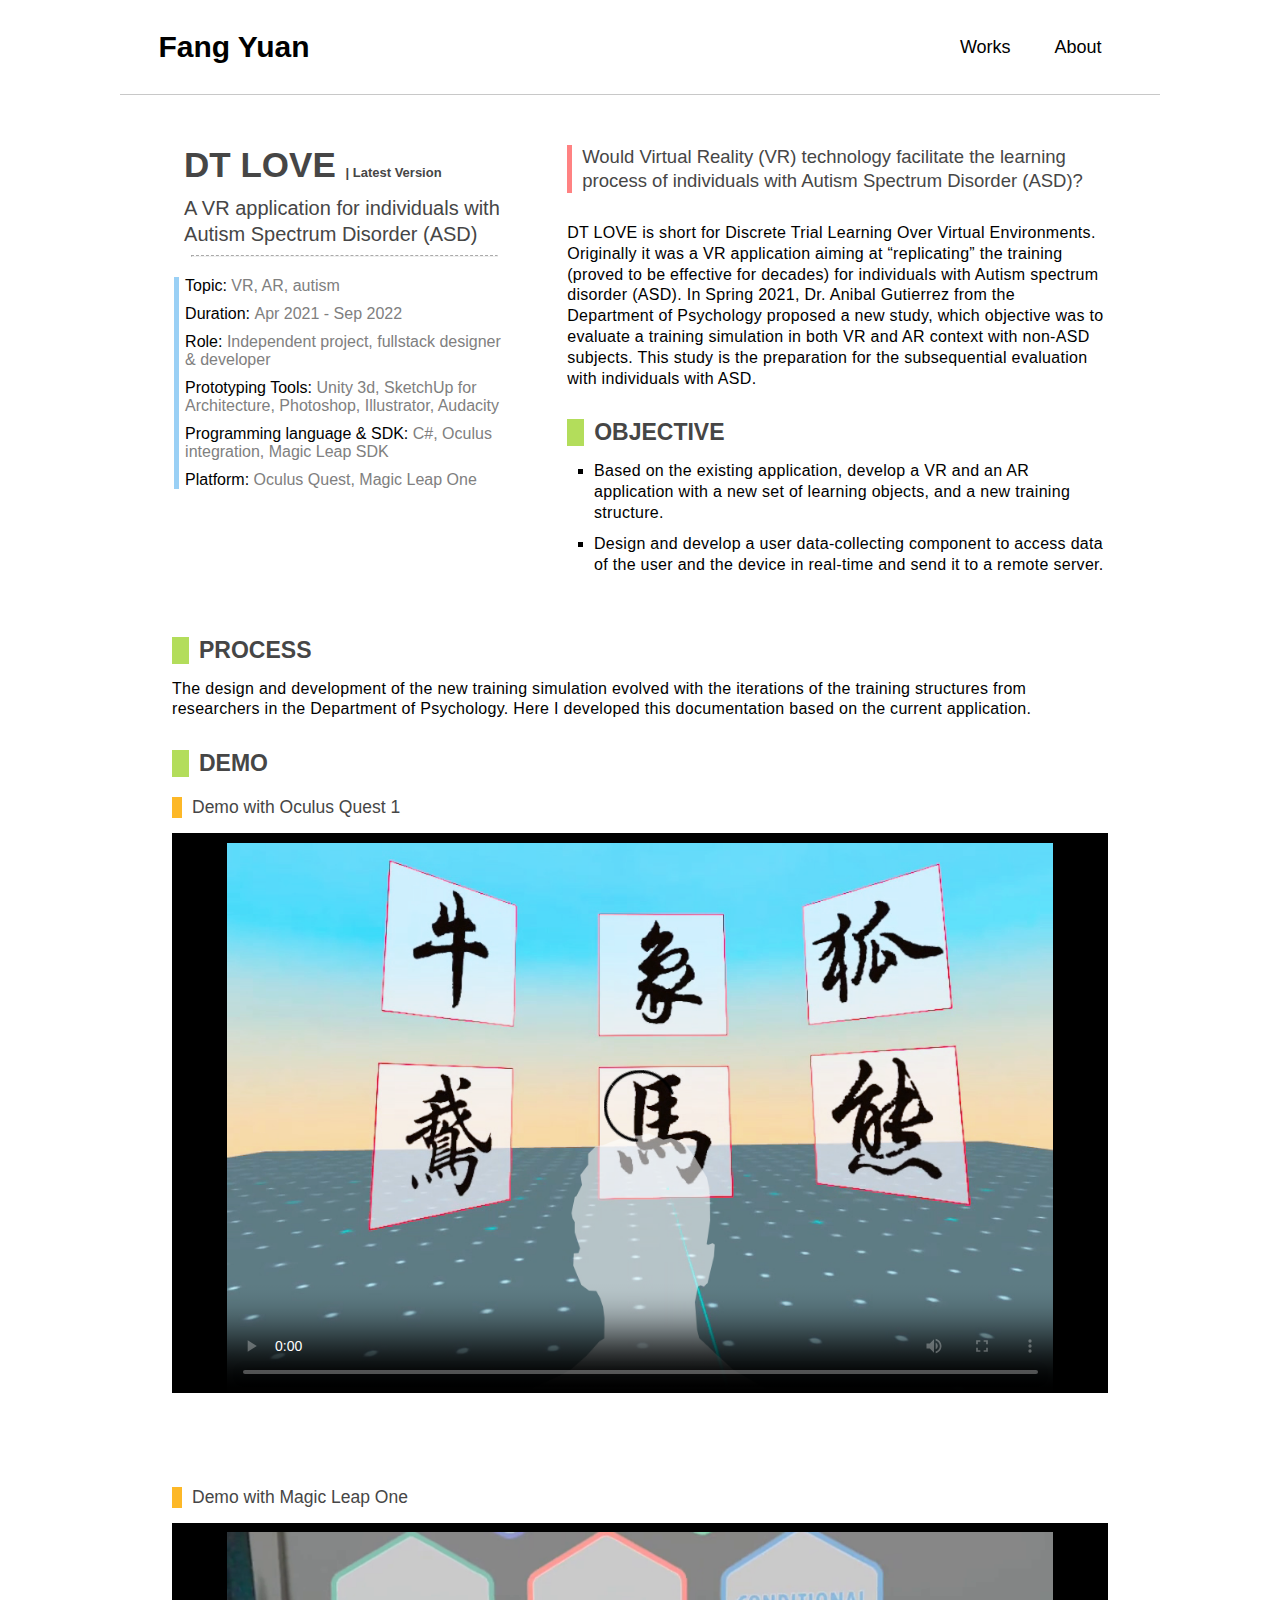
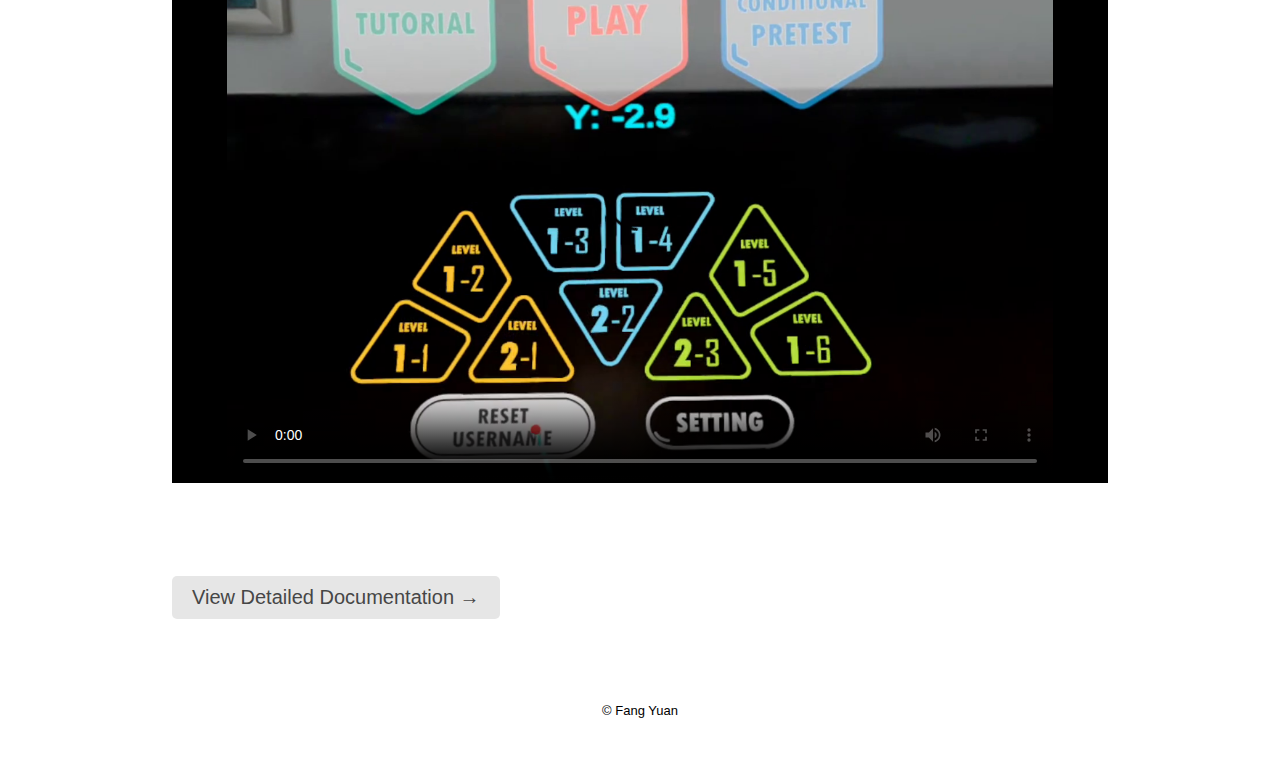
==== commit f46aeb37: "add the rest projects" ====
--- a/01_dtlove_2/index.html
+++ b/01_dtlove_2/index.html
@@ -157,21 +157,6 @@
         </div>
       </div>
     </main>
-    <script>
-      window.onscroll = function () {
-        myFunction();
-      };
-
-      let header = document.getElementById("myHeader");
-      let sticky = header.offsetTop;
-
-      function myFunction() {
-        if (window.pageYOffset > sticky) {
-          header.classList.add("sticky");
-        } else {
-          header.classList.remove("sticky");
-        }
-      }
-    </script>
+    <script src="../index.js"></script>
   </body>
 </html>
--- a/style.css
+++ b/style.css
@@ -86,6 +86,7 @@
 
 .text.green-left-border {
   margin-top: 30px;
+  margin-bottom: 15px;
   padding-left: 10px;
   border-left: 17px solid rgb(179, 221, 91);
   font-size: 23px;
@@ -152,6 +153,13 @@
   gap: 5px;
   padding-bottom: 20px;
 }
+.docImage.grid-container.two {
+  display: grid;
+  grid-template-columns: 1fr 1fr;
+  gap: 20px;
+  margin-top: 20px;
+  padding-bottom: 20px;
+}
 .container.two-column {
   display: grid;
   grid-template-columns: 1fr 1fr;
@@ -172,6 +180,7 @@
 .image.narrow-container img {
   width: 75%;
 }
+
 @media (max-width: 800px) {
   .docImage.straight {
     width: 100%;
@@ -181,6 +190,13 @@
     display: grid;
     grid-template-columns: 1fr;
     gap: 20px;
+  }
+  .docImage.grid-container.two {
+    display: grid;
+    grid-template-columns: 1fr;
+    gap: 20px;
+    margin-top: 20px;
+    padding-bottom: 20px;
   }
 }
 
@@ -192,7 +208,7 @@
   border: 0px solid black;
   background-color: rgb(230, 230, 230);
   cursor: pointer;
-  transition: 0.5s ease-in-out;
+  transition: 0.3s ease-in-out;
 }
 .btn.view-detailed-doc:hover {
   background-color: rgb(191, 249, 149);
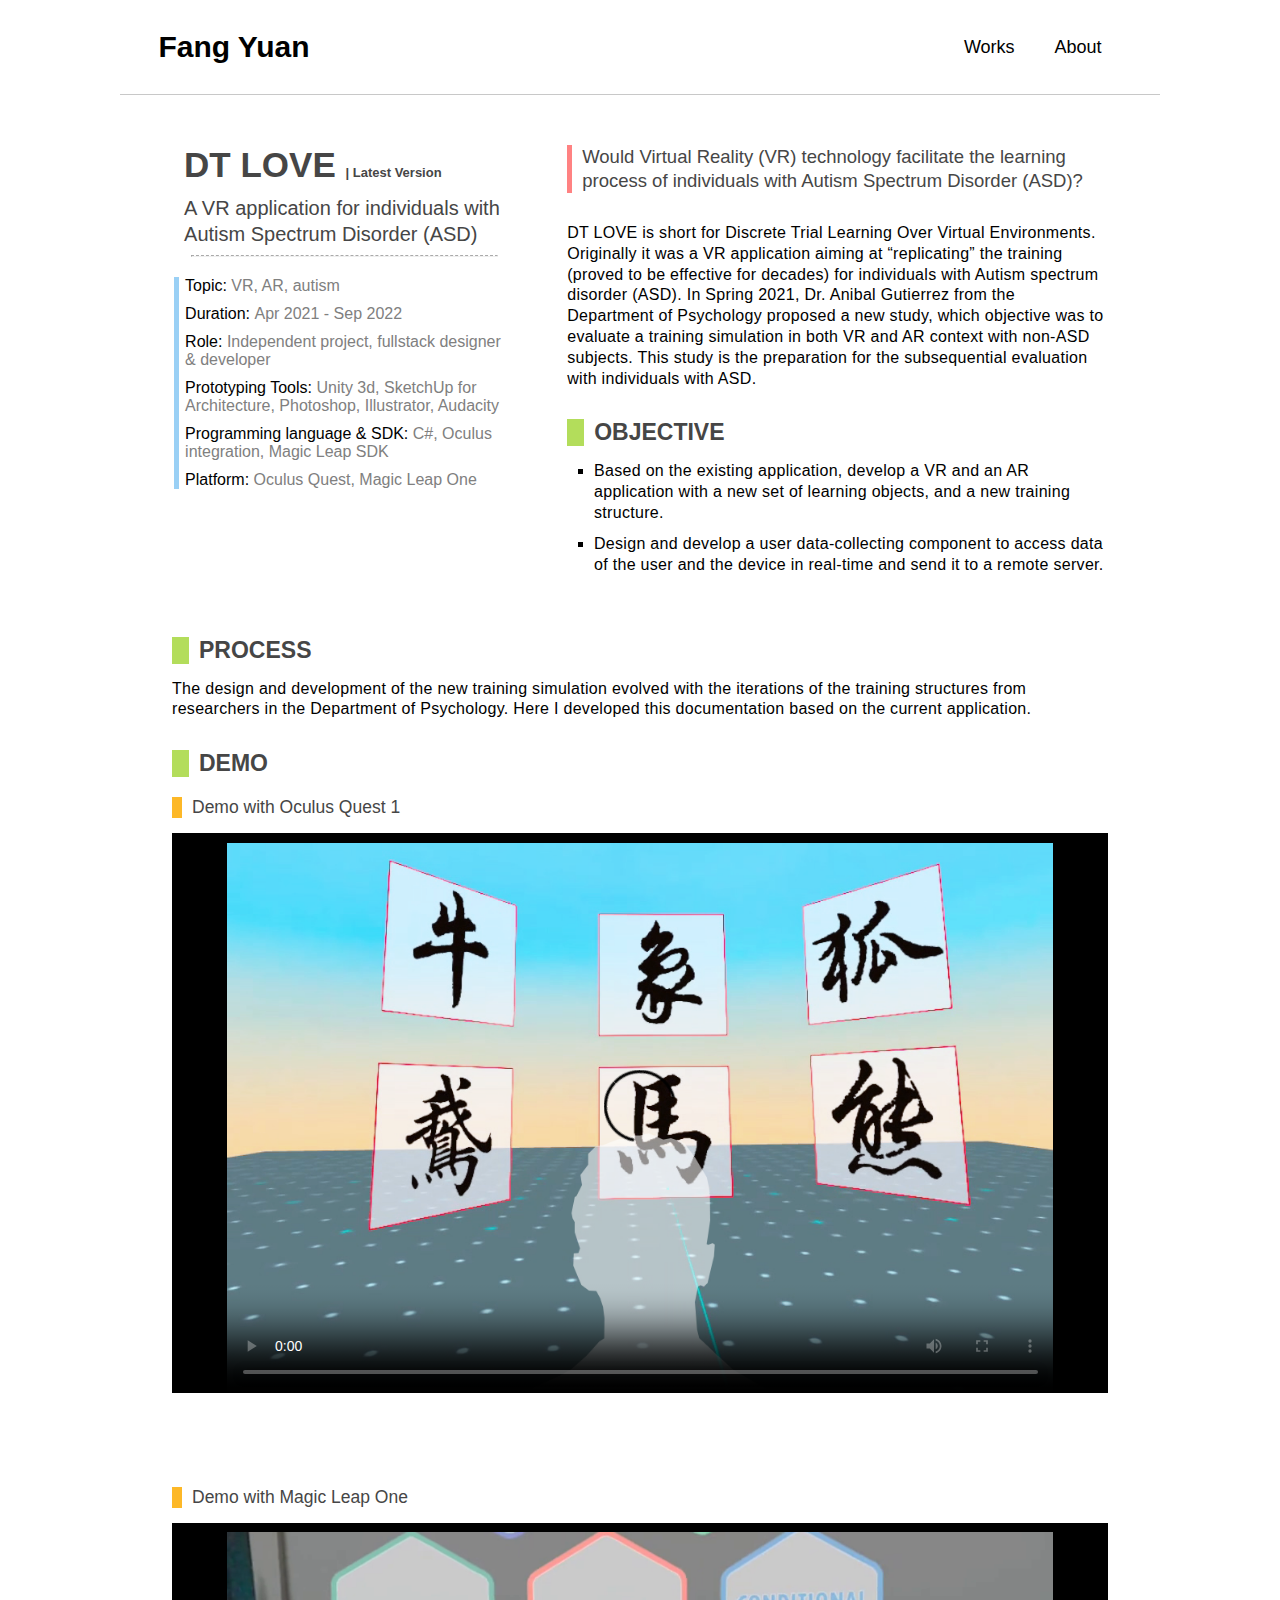
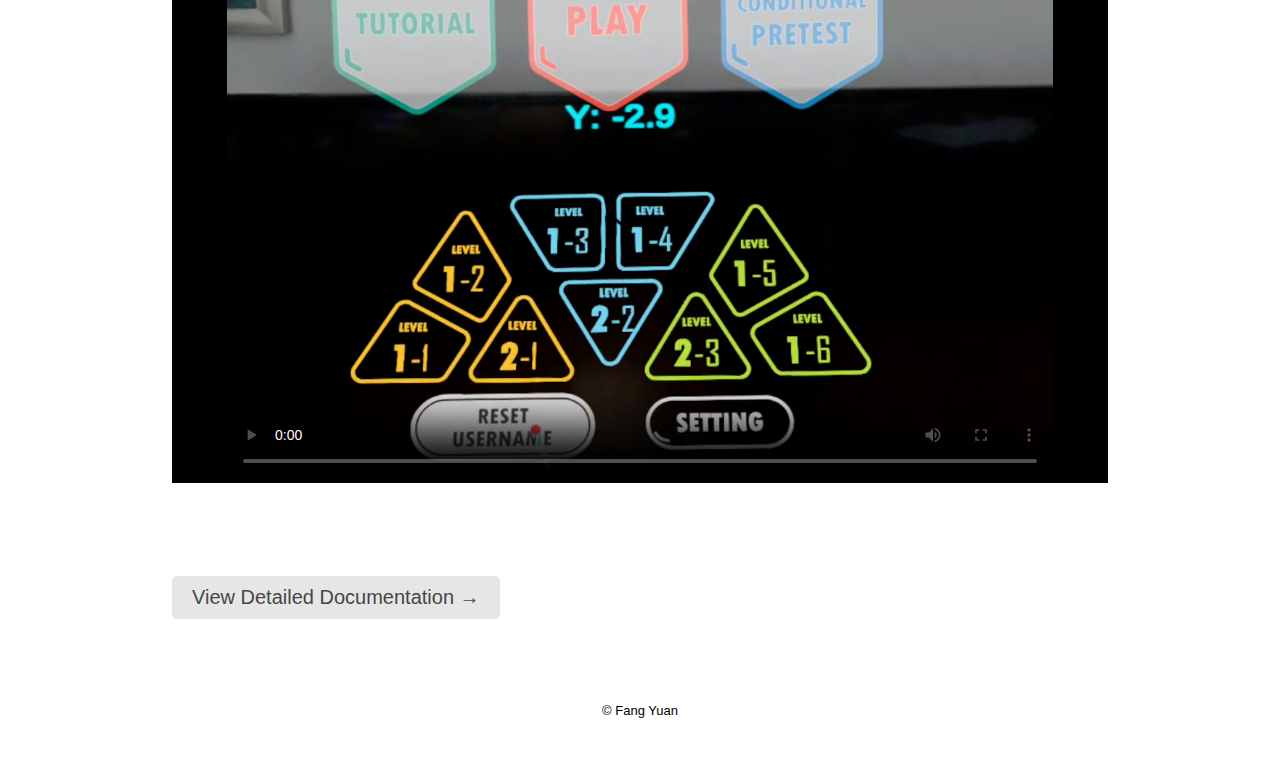
==== commit d5bc2cca: "new commit" ====
--- a/01_dtlove_2/index.html
+++ b/01_dtlove_2/index.html
@@ -12,7 +12,7 @@
     <main>
       <!-- navigation -->
       <div class="header-bar container" id="myHeader">
-        <div class="header-bar item left">
+        <!-- <div class="header-bar item left">
           <a href="/">Fang Yuan</a>
         </div>
         <div class="header-bar item right">
@@ -20,7 +20,7 @@
             <li><a href="/">Works</a></li>
             <li><a href="/00_about/">About</a></li>
           </ul>
-        </div>
+        </div> -->
       </div>
 
       <!-- works -->
@@ -151,10 +151,10 @@
       </div>
 
       <!-- copyright -->
-      <div class="copyright container">
-        <div class="copyright item">
+      <div class="copyright container" id="myCopyright">
+        <!-- <div class="copyright item">
           <a href="/">© Fang Yuan</a>
-        </div>
+        </div> -->
       </div>
     </main>
     <script src="../index.js"></script>
--- a/main.css
+++ b/main.css
@@ -1,4 +1,3 @@
-/* ----layout---- */
 * {
   box-sizing: border-box;
 }
@@ -6,6 +5,18 @@
   margin: 0px;
   padding: 0px;
   background-color: rgb(255, 255, 255);
+}
+p {
+  margin: 0px;
+}
+hr {
+  margin-bottom: 20px;
+}
+a {
+  color: black;
+}
+a:hover {
+  color: grey;
 }
 ul {
   padding: 0px;
@@ -21,16 +32,14 @@
   flex-grow: 1;
 }
 
-/* layout_header */
+/* #region ---home & sub-page_[navigation]--- */
+.header-bar {
+  width: 100%;
+}
 .header-bar.container {
   padding-left: 3%;
   padding-right: 3%;
-  background-color: rgba(255, 255, 255, 0.75);
-  border-bottom: 0.5px solid rgb(200, 200, 200);
   z-index: 10;
-}
-.header-bar {
-  width: 100%;
 }
 .header-bar.item.left {
   padding: 30px 0px 30px 0px;
@@ -41,12 +50,30 @@
   justify-content: end;
   align-items: center;
 }
+.header-bar.item.left a {
+  font-size: 30px;
+  font-weight: 700;
+  font-family: "Segoe UI", Tahoma, Geneva, Verdana, sans-serif;
+  text-decoration: none;
+}
+.menu.align-right a {
+  font-size: 18px;
+  font-family: Arial, Helvetica, sans-serif;
+  text-decoration: none;
+}
 .menu.align-right li {
   display: inline;
   padding: 0 20px 0 20px;
 }
-
-/* layout_works */
+.sticky {
+  position: fixed;
+  top: 5%;
+  left: 50%;
+  transform: translate(-50%, -50%);
+}
+/* #endregion */
+
+/* #region ---home_[works]--- */
 .works.container {
   display: flex;
   flex-wrap: wrap;
@@ -64,70 +91,6 @@
 .works.item:hover img {
   transform: scale(1.005);
 }
-
-/* layout_copyright */
-.copyright.container {
-  padding-left: 20px;
-  padding-right: 20px;
-  text-align: center;
-}
-.copyright.item {
-  padding-top: 30px;
-  padding-bottom: 50px;
-}
-.works-header.wrap {
-  padding-left: 20px;
-  padding-right: 20px;
-  max-width: 75rem;
-}
-.sticky {
-  position: fixed;
-  top: 5%;
-  left: 50%;
-  transform: translate(-50%, -50%);
-}
-
-/* ----style---- */
-a {
-  color: black;
-}
-a:hover {
-  color: grey;
-}
-/* style_header */
-.header-bar.item.left a {
-  font-size: 30px;
-  font-weight: 700;
-  font-family: "Segoe UI", Tahoma, Geneva, Verdana, sans-serif;
-  text-decoration: none;
-}
-.menu.align-right a {
-  font-size: 18px;
-  font-family: Arial, Helvetica, sans-serif;
-  text-decoration: none;
-}
-
-@media (max-width: 800px) {
-  .header-bar.container {
-    padding-left: 5%;
-    padding-right: 5%;
-  }
-}
-
-/* style_works */
-.works.item img {
-  box-shadow: 0 4px 8px 0 rgba(0, 0, 0, 0.1), 0 6px 20px 0 rgba(0, 0, 0, 0.09);
-  transition: box-shadow 0.3s;
-}
-
-.works.item img:hover {
-  box-shadow: 0 7px 12px 0 rgba(0, 0, 0, 0.2), 0 10px 24px 0 rgba(0, 0, 0, 0.18);
-}
-
-.works.item img {
-  border-radius: 3%;
-}
-
 .work-title-container {
   padding-left: 5px;
 }
@@ -147,9 +110,96 @@
   font-size: 12.5px;
   color: rgb(75, 75, 75);
 }
-
-.copyright a {
-  text-decoration: none;
-  font-family: "Segoe UI", Tahoma, Geneva, Verdana, sans-serif;
-  font-size: 13px;
-}
+/* #endregion  */
+
+/* #region ---sub-page_[works]--- */
+.all-content.container {
+  padding-top: 50px;
+}
+.grid-container {
+  display: grid;
+  grid-template-columns: 2fr 3fr;
+}
+.grid {
+  padding: 5%;
+  padding-top: 0px;
+}
+/* #endregion  */
+
+/* #region ---sub-page_[title grid]--- */
+.title.grid {
+  padding-left: 13%;
+}
+.title.grid ul {
+  list-style-type: none;
+}
+.long-intro.grid {
+  padding-right: 9%;
+}
+.main-content.grid {
+  grid-column: span 2;
+}
+
+.short-intro li {
+  margin-bottom: 10px;
+  margin-left: 6px;
+}
+/* #endregion  */
+
+/* ---sub-page_[long-intro & main-content grid]--- */
+/* #region ---text style--- */
+.text.no-border {
+  margin-top: 10px;
+}
+.text.green-left-border {
+  margin-top: 30px;
+  margin-bottom: 15px;
+  padding-left: 10px;
+}
+.text.red-left-border {
+  margin-bottom: 30px;
+  padding-left: 10px;
+}
+.text.orange-left-border {
+  margin-top: 20px;
+  padding-left: 10px;
+}
+.text.blue-left-border {
+  margin-left: 10px;
+  margin-top: 20px;
+  padding-left: 10px;
+}
+.section-list {
+  list-style: square;
+}
+.second.section-list {
+  list-style: circle;
+}
+/* #endregion  */
+/* #region ---copyright--- */
+.copyright.container {
+  padding-left: 20px;
+  padding-right: 20px;
+  text-align: center;
+}
+.copyright.item {
+  padding-top: 30px;
+  padding-bottom: 50px;
+}
+/* #endregion  */
+/* #region ---Sub-page--- */
+.works-header.wrap {
+  padding-left: 20px;
+  padding-right: 20px;
+  max-width: 75rem;
+}
+/* #endregion  */
+
+/* #region ---@media--- */
+@media (max-width: 800px) {
+  .header-bar.container {
+    padding-left: 5%;
+    padding-right: 5%;
+  }
+}
+/* #endregion  */
--- a/style.css
+++ b/style.css
@@ -1,41 +1,38 @@
 p {
-  margin: 0px;
   color: rgb(70, 70, 70);
   font-family: "Gill Sans", "Gill Sans MT", Calibri, "Trebuchet MS", sans-serif;
 }
-.title.grid ul {
-  list-style-type: none;
-}
-.section-list {
-  margin-left: 5%;
-  list-style: square;
-}
-.second.section-list {
-  margin-left: 3%;
-  list-style: circle;
-}
-
-.all-content.container {
-  padding-top: 50px;
-}
-.grid-container {
-  display: grid;
-  grid-template-columns: 2fr 3fr;
-}
-
-.grid {
-  padding: 5%;
-  padding-top: 0px;
-}
-.main-content.grid {
-  grid-column: span 2;
-}
-.title.grid {
-  padding-left: 13%;
-}
-.long-intro.grid {
-  padding-right: 9%;
-}
+hr {
+  width: 90%;
+  border-top: 1px dashed rgb(170, 170, 170);
+}
+video {
+  height: 100%;
+}
+.container.two-column {
+  display: grid;
+  grid-template-columns: 1fr 1fr;
+  gap: 20px;
+  padding-bottom: 20px;
+}
+/* #region ---home & sub-page_[navigation]--- */
+.header-bar.container {
+  background-color: rgba(255, 255, 255, 0.75);
+  border-bottom: 0.5px solid rgb(200, 200, 200);
+}
+/* #endregion  */
+
+/* #region ---home_[works]--- */
+.works.item img {
+  border-radius: 3%;
+  box-shadow: 0 4px 8px 0 rgba(0, 0, 0, 0.1), 0 6px 20px 0 rgba(0, 0, 0, 0.09);
+  transition: box-shadow 0.3s;
+}
+.works.item img:hover {
+  box-shadow: 0 7px 12px 0 rgba(0, 0, 0, 0.2), 0 10px 24px 0 rgba(0, 0, 0, 0.18);
+}
+/* #endregion  */
+/* #region ---sub-page_[title grid]--- */
 .primary-title {
   font-family: "Gill Sans", "Gill Sans MT", Calibri, "Trebuchet MS", sans-serif;
   font-size: 35px;
@@ -49,20 +46,8 @@
   font-weight: 400;
   line-height: 130%;
 }
-
-hr {
-  margin-bottom: 20px;
-  width: 90%;
-  border-top: 1px dashed rgb(170, 170, 170);
-}
-
 .short-intro {
   border-left: 5px solid rgb(154, 208, 245);
-}
-
-.short-intro li {
-  margin-bottom: 10px;
-  margin-left: 6px;
 }
 
 .intro-type {
@@ -73,9 +58,11 @@
   display: inline;
   color: gray;
 }
-
+/* #endregion  */
+
+/* ---sub-page_[long-intro & main-content grid]--- */
+/* #region ---text style--- */
 .text.no-border {
-  margin-top: 10px;
   font-family: "Gill Sans", "Gill Sans MT", Calibri, "Trebuchet MS", sans-serif;
   font-weight: 300;
   font-size: 16px;
@@ -83,43 +70,79 @@
   line-height: 130%;
   color: black;
 }
-
 .text.green-left-border {
-  margin-top: 30px;
-  margin-bottom: 15px;
-  padding-left: 10px;
   border-left: 17px solid rgb(179, 221, 91);
   font-size: 23px;
   font-weight: 600;
 }
 .text.red-left-border {
-  margin-bottom: 30px;
-  padding-left: 10px;
   border-left: 5px solid rgb(255, 130, 130);
   font-size: 18.5px;
   font-weight: 500;
   line-height: 130%;
 }
 .text.orange-left-border {
-  margin-top: 20px;
-  padding-left: 10px;
   border-left: 10px solid rgb(253, 184, 39);
   font-size: 17.5px;
   font-weight: 500;
 }
 .text.blue-left-border {
-  margin-left: 10px;
-  margin-top: 20px;
-  padding-left: 10px;
   border-left: 7px solid rgb(154, 208, 245);
   font-size: 16px;
   font-weight: 500;
 }
-
-video {
-  height: 100%;
-}
-
+.section-list {
+  margin-left: 5%;
+}
+.second.section-list {
+  margin-left: 3%;
+}
+/* #endregion  */
+
+/* ---sub-page_[long-intro & main-content grid]--- */
+/* #region ---image style---*/
+.docImage.grid-container.two {
+  display: grid;
+  grid-template-columns: 1fr 1fr;
+  gap: 20px;
+  margin-top: 20px;
+  padding-bottom: 20px;
+}
+.docImage.grid-container.three {
+  display: grid;
+  grid-template-columns: 1fr 1fr 1fr;
+  gap: 5px;
+  padding-bottom: 20px;
+}
+.docImage.grid-container.four {
+  display: grid;
+  grid-template-columns: 1fr 1fr 1fr 1fr;
+  gap: 20px;
+  margin-top: 20px;
+  padding-bottom: 20px;
+}
+.docImage {
+  margin-top: 3%;
+  margin-bottom: 3%;
+  width: 100%;
+}
+.docImage.grid {
+  margin: 0px;
+  padding: 0px;
+  box-shadow: 0 4px 8px 0 rgba(0, 0, 0, 0.1), 0 6px 20px 0 rgba(0, 0, 0, 0.09);
+}
+.image.narrow-container {
+  text-align: center;
+  padding-top: 20px;
+  padding-bottom: 20px;
+}
+.image.narrow-container img {
+  width: 75%;
+}
+/* #endregion  */
+
+/* ---sub-page_[long-intro & main-content grid]--- */
+/* #region ---video style---*/
 .video-container {
   margin-top: 15px;
   margin-bottom: 10%;
@@ -133,73 +156,10 @@
 .video-container:hover {
   cursor: pointer;
 }
-
-.docImage {
-  margin-top: 3%;
-  margin-bottom: 3%;
-  width: 100%;
-}
-
-.docImage.grid-container.four {
-  display: grid;
-  grid-template-columns: 1fr 1fr 1fr 1fr;
-  gap: 20px;
-  margin-top: 20px;
-  padding-bottom: 20px;
-}
-.docImage.grid-container.three {
-  display: grid;
-  grid-template-columns: 1fr 1fr 1fr;
-  gap: 5px;
-  padding-bottom: 20px;
-}
-.docImage.grid-container.two {
-  display: grid;
-  grid-template-columns: 1fr 1fr;
-  gap: 20px;
-  margin-top: 20px;
-  padding-bottom: 20px;
-}
-.container.two-column {
-  display: grid;
-  grid-template-columns: 1fr 1fr;
-  gap: 20px;
-  padding-bottom: 20px;
-}
-
-.docImage.grid {
-  margin: 0px;
-  padding: 0px;
-  box-shadow: 0 4px 8px 0 rgba(0, 0, 0, 0.1), 0 6px 20px 0 rgba(0, 0, 0, 0.09);
-}
-.image.narrow-container {
-  text-align: center;
-  padding-top: 20px;
-  padding-bottom: 20px;
-}
-.image.narrow-container img {
-  width: 75%;
-}
-
-@media (max-width: 800px) {
-  .docImage.straight {
-    width: 100%;
-    margin: 0 auto;
-  }
-  .container.two-column {
-    display: grid;
-    grid-template-columns: 1fr;
-    gap: 20px;
-  }
-  .docImage.grid-container.two {
-    display: grid;
-    grid-template-columns: 1fr;
-    gap: 20px;
-    margin-top: 20px;
-    padding-bottom: 20px;
-  }
-}
-
+/* #endregion  */
+
+/* ---sub-page_[long-intro & main-content grid]--- */
+/* #region ---view-detailed-doc button--- */
 .btn.view-detailed-doc {
   padding: 10px;
   padding-left: 20px;
@@ -217,7 +177,16 @@
 .title.view-detailed-doc {
   font-size: 20px;
 }
-
+/* #endregion  */
+
+/* #region ---copyright--- */
+.copyright a {
+  text-decoration: none;
+  font-family: "Segoe UI", Tahoma, Geneva, Verdana, sans-serif;
+  font-size: 13px;
+}
+/* #endregion */
+/* #region ---@media--- */
 @media (max-width: 950px) {
   .header-bar.container {
     padding-left: 5%;
@@ -238,7 +207,6 @@
     overflow: hidden;
   }
 }
-
 @media (max-width: 800px) {
   .header-bar.container {
     padding-left: 2%;
@@ -247,19 +215,18 @@
   .grid {
     padding: 3%;
   }
+  .grid-container {
+    grid-template-columns: repeat(auto-fill, 100%);
+  }
   .title.grid {
     padding: 3%;
   }
   .long-intro.grid {
     padding: 3%;
   }
-  .grid-container {
-    grid-template-columns: repeat(auto-fill, 100%);
-  }
   .main-content.grid {
     grid-column: span 1;
   }
-
   .section-list {
     margin-left: 6.5%;
     list-style: square;
@@ -268,14 +235,22 @@
     margin-left: 3%;
     list-style: circle;
   }
+  .container.two-column {
+    display: grid;
+    grid-template-columns: 1fr;
+    gap: 20px;
+  }
+  .docImage.grid-container.two {
+    display: grid;
+    grid-template-columns: 1fr;
+    gap: 20px;
+    margin-top: 20px;
+    padding-bottom: 20px;
+  }
   .text.text.no-border {
     padding-left: 1%;
     padding-right: 1%;
   }
-}
-
-/* video style */
-@media (max-width: 800px) {
   .video-container {
     width: 100%;
     height: 22rem;
@@ -289,3 +264,4 @@
     overflow: hidden;
   }
 }
+/* #endregion */
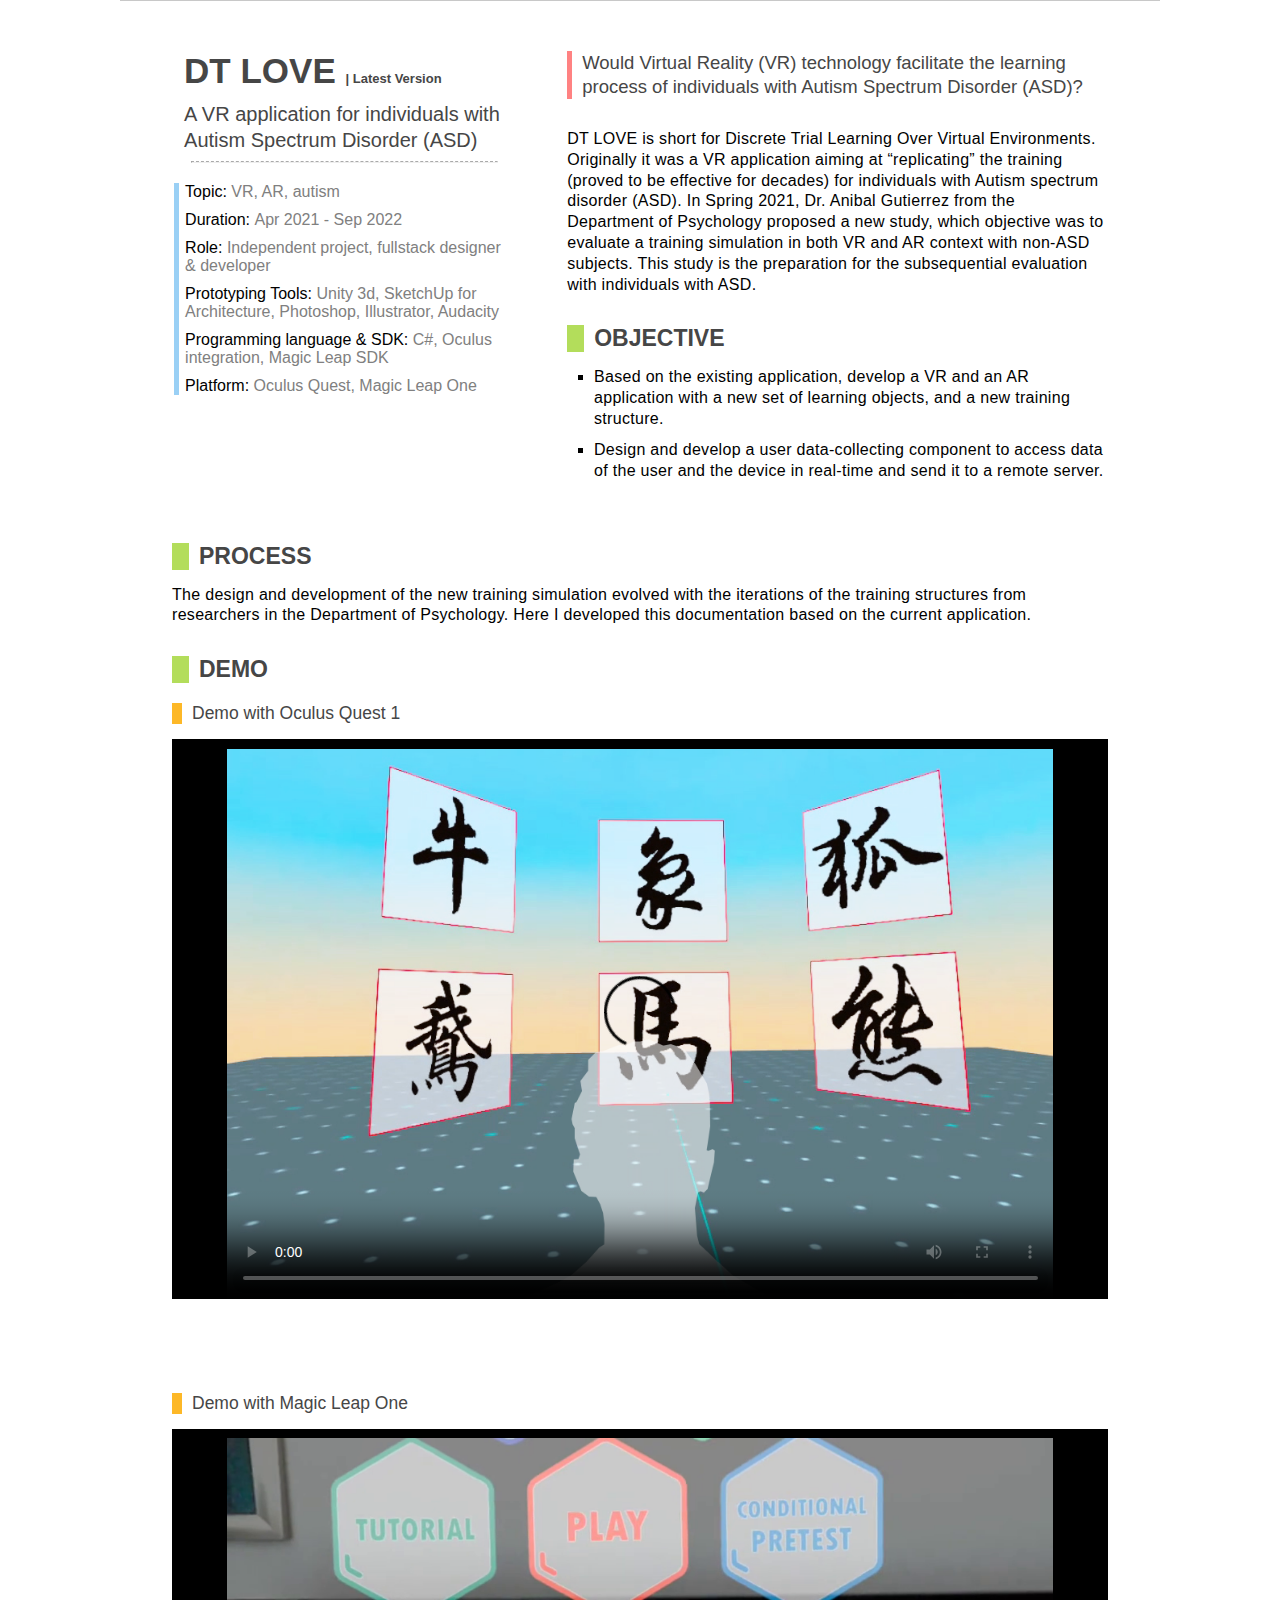
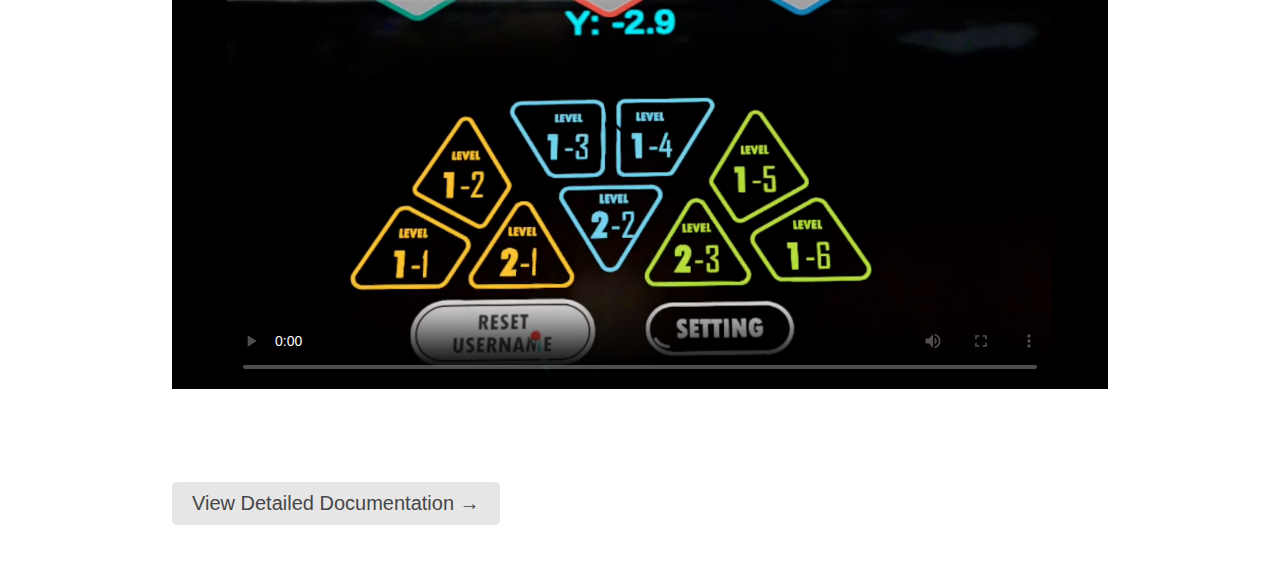
==== commit 2d547a64: "mobile screen showing issue" ====
--- a/01_dtlove_2/index.html
+++ b/01_dtlove_2/index.html
@@ -11,7 +11,7 @@
   <body>
     <main>
       <!-- navigation -->
-      <div class="header-bar container" id="myHeader">
+      <div class="header-bar container" id="myHeader_1">
         <!-- <div class="header-bar item left">
           <a href="/">Fang Yuan</a>
         </div>
--- a/main.css
+++ b/main.css
@@ -50,17 +50,7 @@
   justify-content: end;
   align-items: center;
 }
-.header-bar.item.left a {
-  font-size: 30px;
-  font-weight: 700;
-  font-family: "Segoe UI", Tahoma, Geneva, Verdana, sans-serif;
-  text-decoration: none;
-}
-.menu.align-right a {
-  font-size: 18px;
-  font-family: Arial, Helvetica, sans-serif;
-  text-decoration: none;
-}
+
 .menu.align-right li {
   display: inline;
   padding: 0 20px 0 20px;
@@ -198,8 +188,8 @@
 /* #region ---@media--- */
 @media (max-width: 800px) {
   .header-bar.container {
-    padding-left: 5%;
-    padding-right: 5%;
+    padding-left: 7%;
+    padding-right: 7%;
   }
 }
 /* #endregion  */
--- a/style.css
+++ b/style.css
@@ -19,6 +19,17 @@
 .header-bar.container {
   background-color: rgba(255, 255, 255, 0.75);
   border-bottom: 0.5px solid rgb(200, 200, 200);
+}
+.header-bar.item.left a {
+  font-size: 30px;
+  font-weight: 700;
+  font-family: "Segoe UI", Tahoma, Geneva, Verdana, sans-serif;
+  text-decoration: none;
+}
+.menu.align-right a {
+  font-size: 18px;
+  font-family: Arial, Helvetica, sans-serif;
+  text-decoration: none;
 }
 /* #endregion  */
 
@@ -201,16 +212,25 @@
   .long-intro.grid {
     padding: 5%;
   }
+  .section {
+    width: 100%;
+  }
   .video-container {
     width: 100%;
     height: 27rem;
-    overflow: hidden;
   }
 }
 @media (max-width: 800px) {
-  .header-bar.container {
-    padding-left: 2%;
-    padding-right: 2%;
+  .header-bar.item.left a {
+    font-size: 25px;
+    font-weight: 700;
+    font-family: "Segoe UI", Tahoma, Geneva, Verdana, sans-serif;
+    text-decoration: none;
+  }
+  .menu.align-right a {
+    font-size: 13px;
+    font-family: Arial, Helvetica, sans-serif;
+    text-decoration: none;
   }
   .grid {
     padding: 3%;
@@ -254,14 +274,12 @@
   .video-container {
     width: 100%;
     height: 22rem;
-    overflow: hidden;
   }
 }
 @media (max-width: 650px) {
   .video-container {
     width: 100%;
     height: 18rem;
-    overflow: hidden;
   }
 }
 /* #endregion */
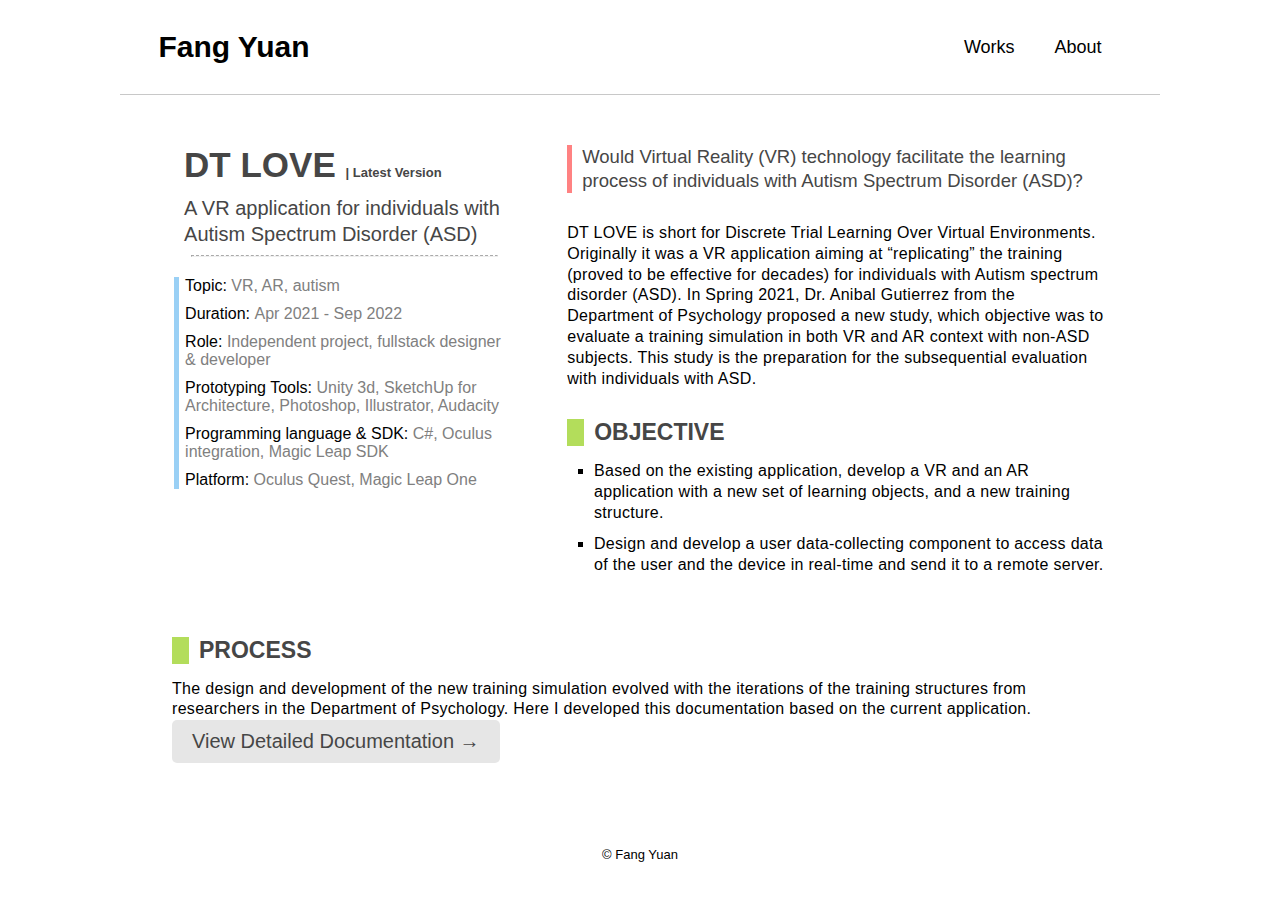
==== commit 20ecb33c: "github page issue" ====
--- a/01_dtlove_2/index.html
+++ b/01_dtlove_2/index.html
@@ -11,7 +11,7 @@
   <body>
     <main>
       <!-- navigation -->
-      <div class="header-bar container" id="myHeader_1">
+      <div class="header-bar container" id="myHeader">
         <!-- <div class="header-bar item left">
           <a href="/">Fang Yuan</a>
         </div>
@@ -115,7 +115,7 @@
                 this documentation based on the current application.
               </p>
             </div>
-            <div class="demo section">
+            <!-- <div class="demo section">
               <p class="text green-left-border">DEMO</p>
               <p class="text orange-left-border">Demo with Oculus Quest 1</p>
               <div class="video-container">
@@ -135,7 +135,7 @@
                   />
                 </video>
               </div>
-            </div>
+            </div> -->
             <div class="view-detailed-doc-container">
               <a href="index_d.html">
                 <button class="btn view-detailed-doc">
--- a/main.css
+++ b/main.css
@@ -22,10 +22,14 @@
   padding: 0px;
   margin: 0px;
 }
+main {
+  width: 100%;
+}
 .container {
   display: flex;
   flex-direction: row;
   max-width: 65rem;
+  width: 100%;
   margin: 0 auto;
 }
 .item {
--- a/style.css
+++ b/style.css
@@ -228,7 +228,7 @@
     text-decoration: none;
   }
   .menu.align-right a {
-    font-size: 13px;
+    font-size: 14px;
     font-family: Arial, Helvetica, sans-serif;
     text-decoration: none;
   }
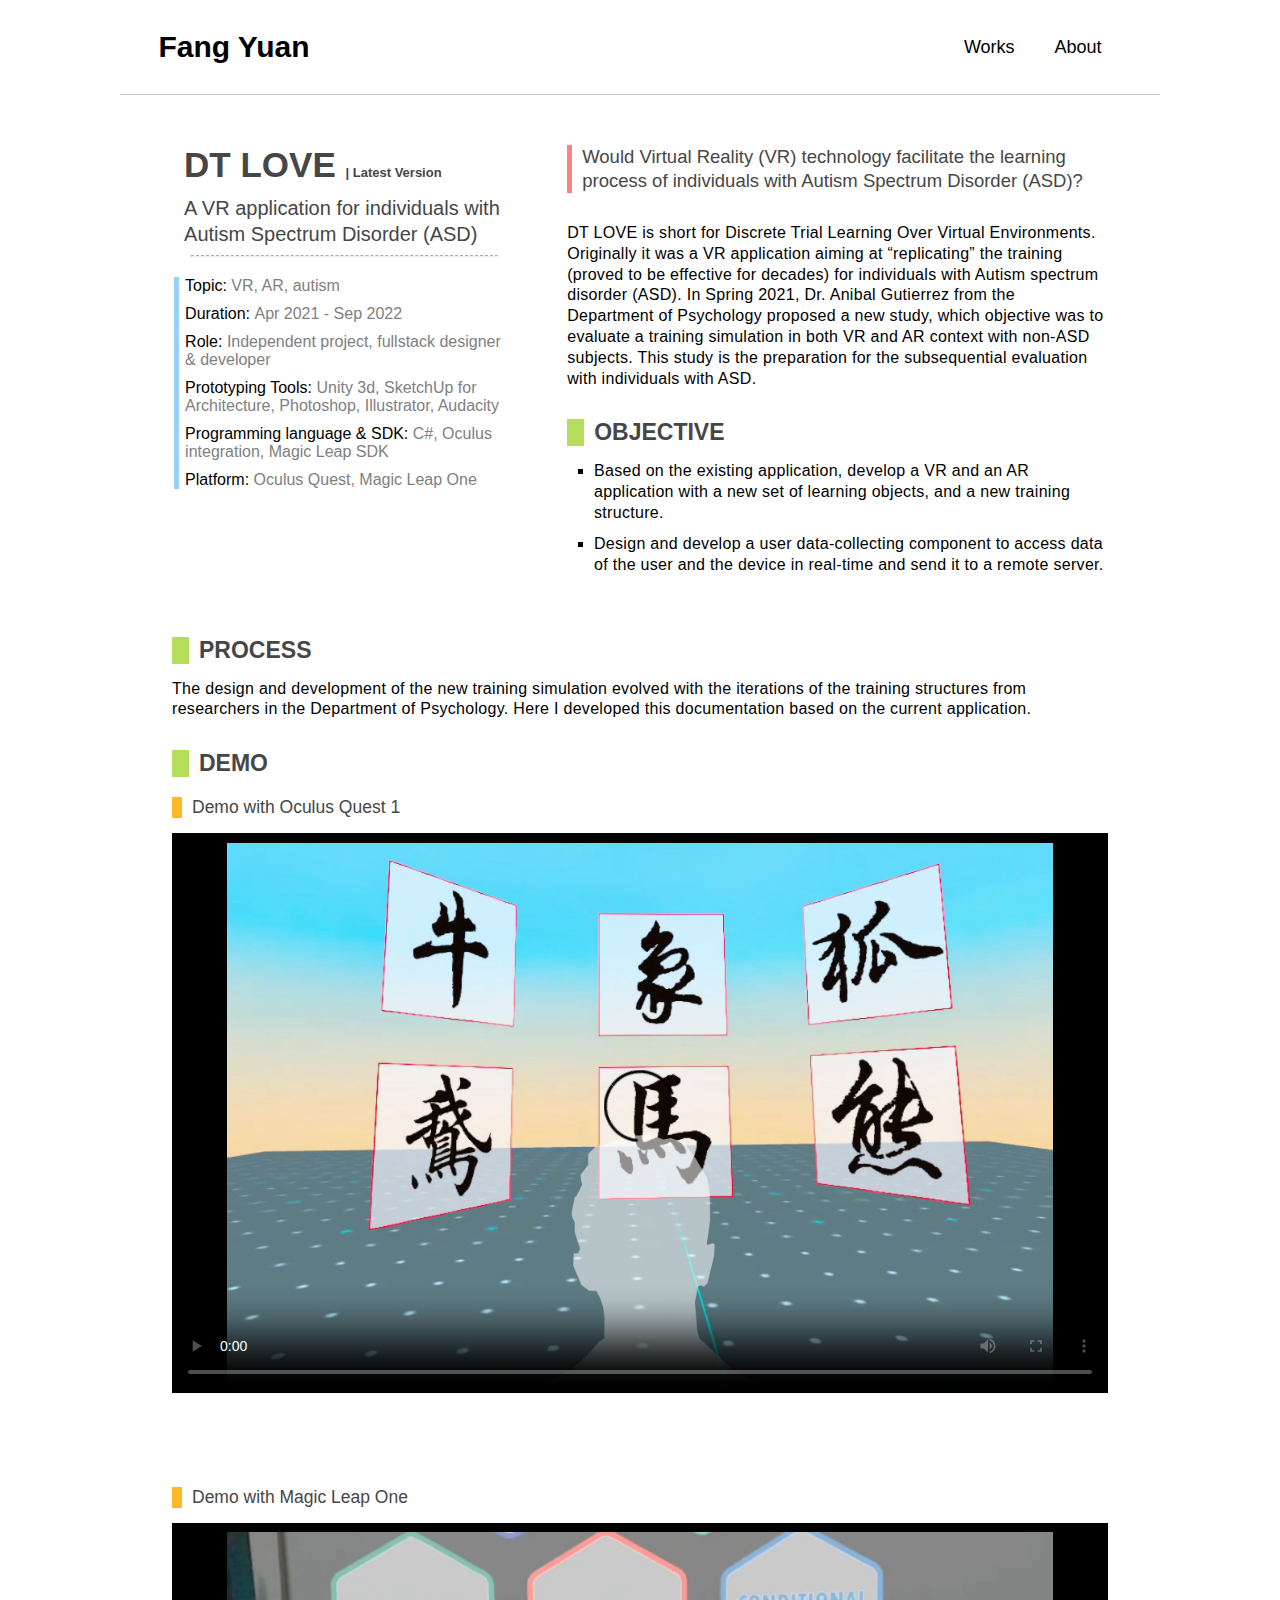
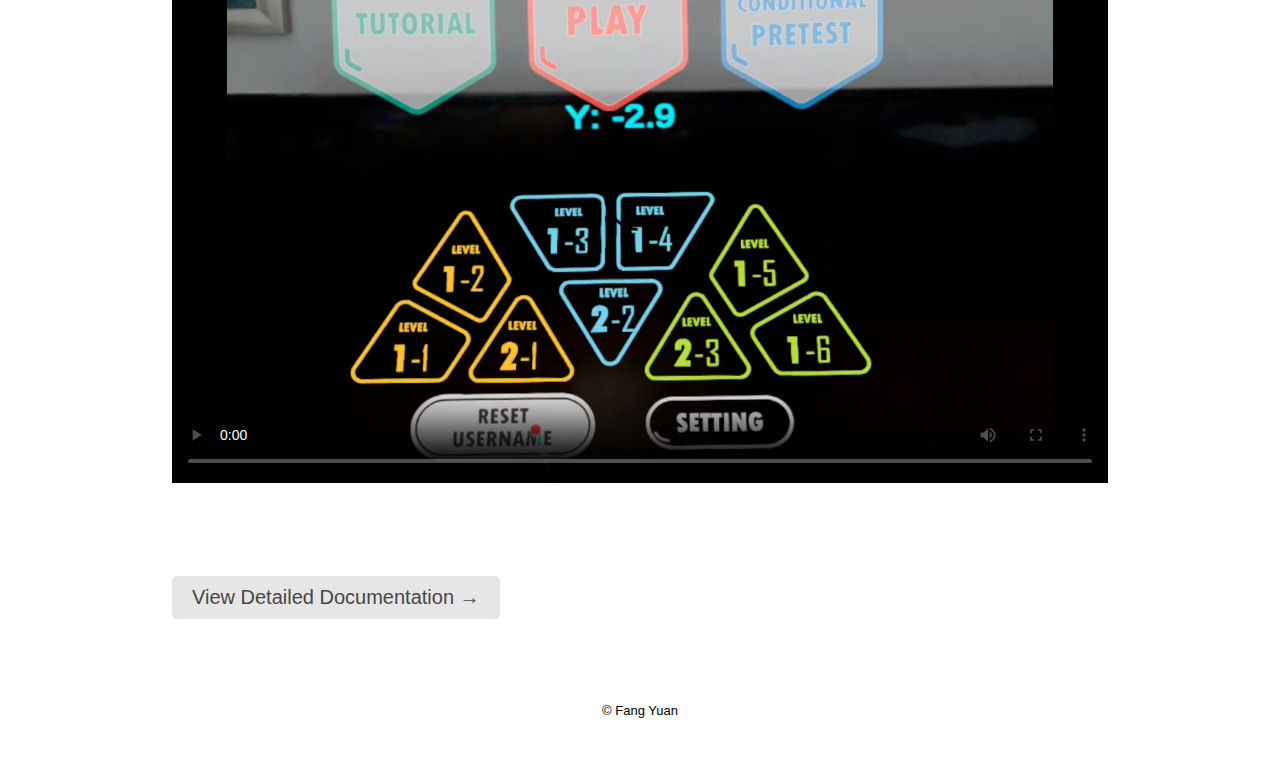
==== commit 293d7ee7: "github page issue" ====
--- a/01_dtlove_2/index.html
+++ b/01_dtlove_2/index.html
@@ -115,7 +115,7 @@
                 this documentation based on the current application.
               </p>
             </div>
-            <!-- <div class="demo section">
+            <div class="demo section">
               <p class="text green-left-border">DEMO</p>
               <p class="text orange-left-border">Demo with Oculus Quest 1</p>
               <div class="video-container">
@@ -135,7 +135,7 @@
                   />
                 </video>
               </div>
-            </div> -->
+            </div>
             <div class="view-detailed-doc-container">
               <a href="index_d.html">
                 <button class="btn view-detailed-doc">
--- a/style.css
+++ b/style.css
@@ -7,6 +7,7 @@
   border-top: 1px dashed rgb(170, 170, 170);
 }
 video {
+  width: 100%;
   height: 100%;
 }
 .container.two-column {
@@ -218,6 +219,7 @@
   .video-container {
     width: 100%;
     height: 27rem;
+    overflow: hidden;
   }
 }
 @media (max-width: 800px) {
@@ -274,12 +276,14 @@
   .video-container {
     width: 100%;
     height: 22rem;
+    overflow: hidden;
   }
 }
 @media (max-width: 650px) {
   .video-container {
     width: 100%;
     height: 18rem;
+    overflow: hidden;
   }
 }
 /* #endregion */
